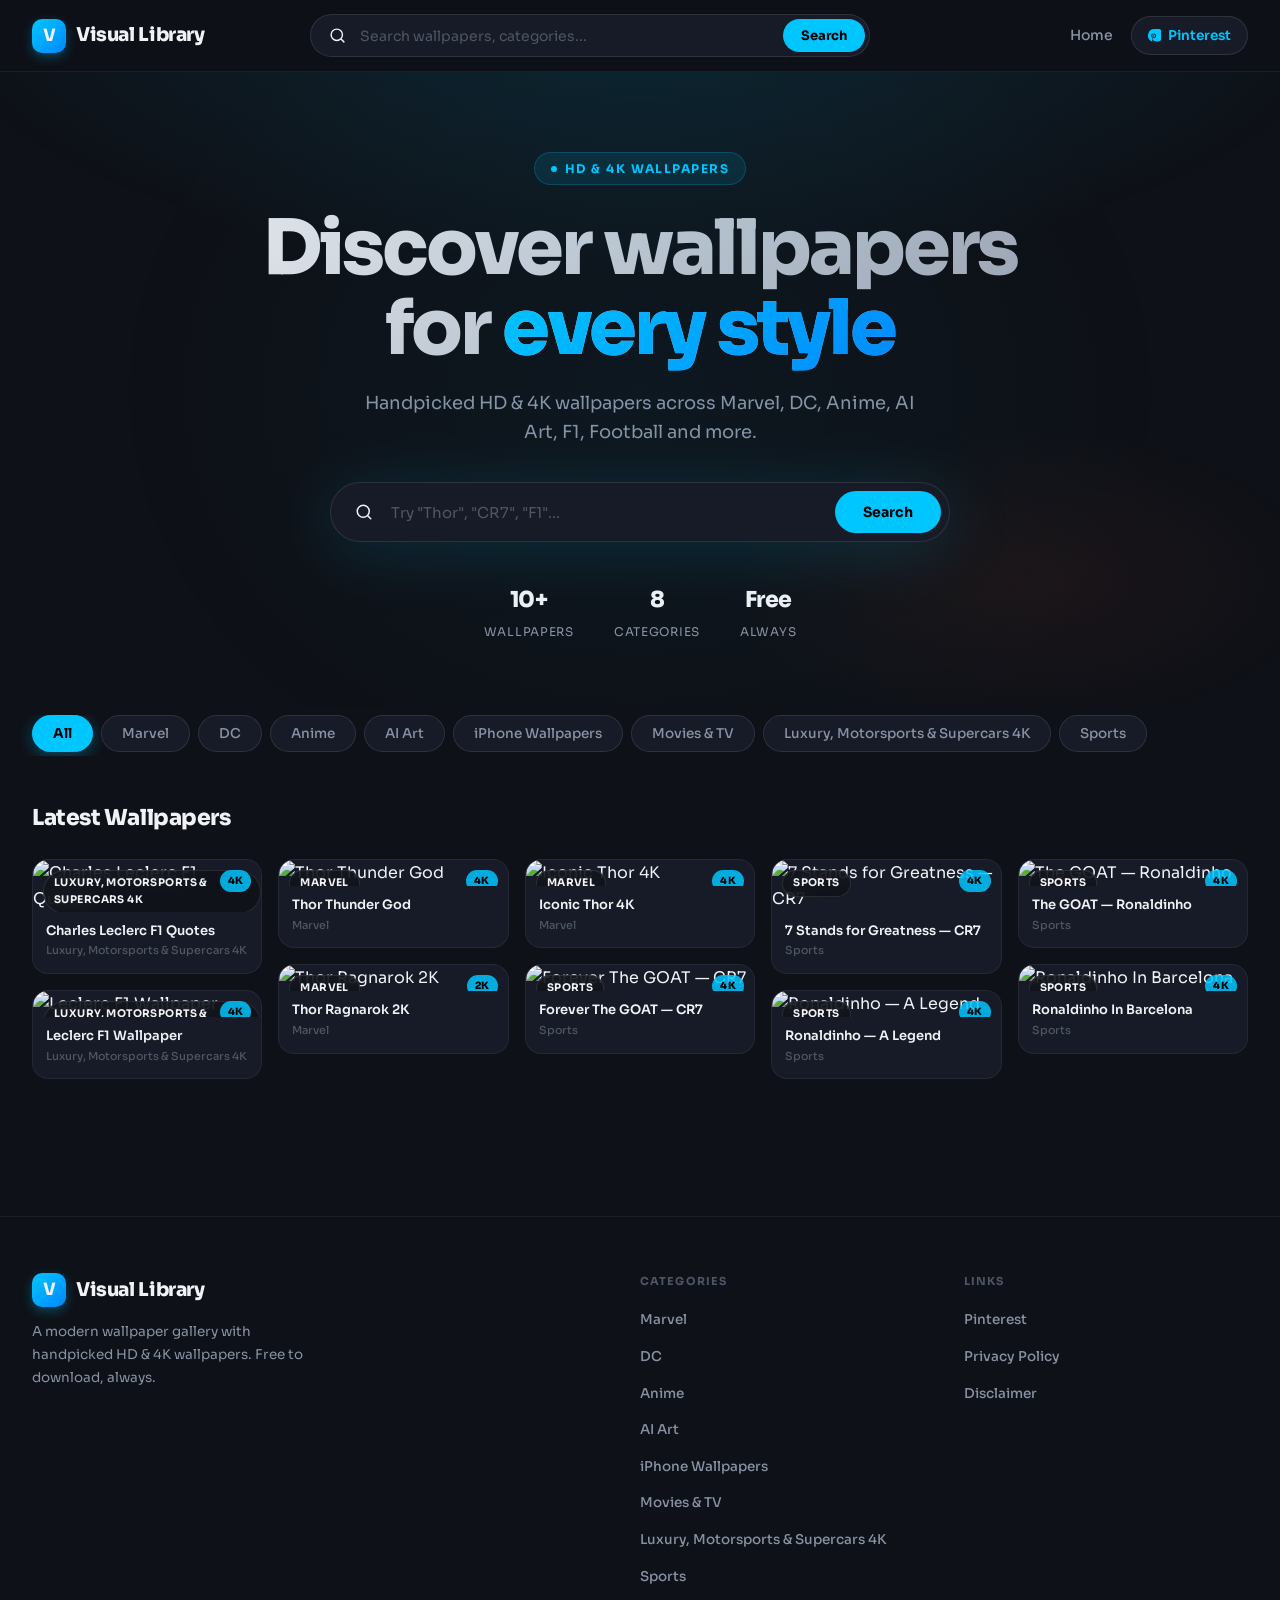
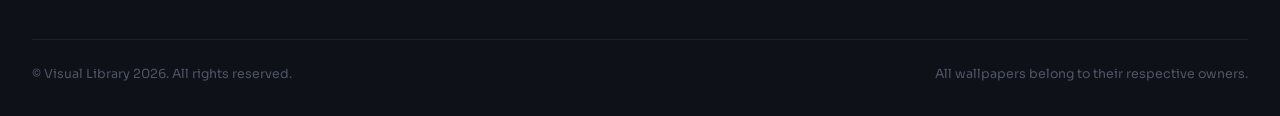
==== index.html @ 077800b7 "Security changes Removed the Admin link from the mobile navigation." ====
<!DOCTYPE html>
<html lang="en">
<head>
  <meta charset="UTF-8"/>
  <meta name="viewport" content="width=device-width,initial-scale=1,maximum-scale=5"/>
  <title>Visual Library — HD &amp; 4K Wallpapers</title>
  <meta name="description" content="Discover stunning HD and 4K wallpapers. Marvel, DC, Anime, AI Art, F1, Football and more — free to download."/>
  <link rel="canonical" href="https://visuallibrary.netlify.app/"/>
  <meta property="og:title" content="Visual Library — HD &amp; 4K Wallpapers"/>
  <meta property="og:description" content="Discover stunning HD and 4K wallpapers — free to download."/>
  <meta property="og:type" content="website"/>
  <link rel="preconnect" href="https://fonts.googleapis.com"/>
  <link rel="preconnect" href="https://fonts.gstatic.com" crossorigin/>
  <link href="https://fonts.googleapis.com/css2?family=Sora:wght@300;400;500;600;700;800;900&display=swap" rel="stylesheet"/>
  <link rel="stylesheet" href="/css/style.css"/>
</head>
<body data-page="home">

<header class="site-header">
  <div class="header-inner">
    <a class="logo" href="/"><div class="logo-mark">V</div><span>Visual Library</span></a>

    <div class="header-search-wrap">
      <form class="vl-search" autocomplete="off">
        <div class="search-box">
          <svg fill="none" viewBox="0 0 24 24"><path d="M21 21l-4.35-4.35M11 19a8 8 0 1 1 0-16 8 8 0 0 1 0 16z" stroke="currentColor" stroke-linecap="round" stroke-linejoin="round" stroke-width="2"/></svg>
          <input name="q" placeholder="Search wallpapers, categories..." type="text"/>
          <button class="search-submit" type="button">Search</button>
        </div>
        <div class="search-dropdown"></div>
      </form>
    </div>

    <nav class="header-nav">
      <a href="/">Home</a>
      <a href="https://www.pinterest.com/the_visuallibrary/" class="pin-btn" target="_blank" rel="noopener">
        <svg style="width:13px;height:13px;fill:currentColor" viewBox="0 0 24 24"><path d="M12 0a12 12 0 0 0-4.37 23.17c-.06-.94-.11-2.38.02-3.4.12-.93.8-5.9.8-5.9s-.2-.4-.2-1c0-.94.55-1.64 1.23-1.64.58 0 .86.43.86.96 0 .58-.37 1.46-.56 2.27-.16.68.34 1.23 1.01 1.23 1.21 0 2.14-1.28 2.14-3.12 0-1.63-1.17-2.77-2.84-2.77-1.94 0-3.08 1.45-3.08 2.95 0 .58.22 1.21.5 1.55a.2.2 0 0 1 .05.19c-.05.22-.17.68-.2.78-.03.13-.1.16-.24.1-.9-.42-1.46-1.73-1.46-2.79 0-2.27 1.65-4.36 4.76-4.36 2.5 0 4.44 1.78 4.44 4.16 0 2.48-1.57 4.48-3.74 4.48-.73 0-1.42-.38-1.65-.83l-.45 1.72c-.16.63-.6 1.42-.9 1.9A12 12 0 1 0 12 0z"/></svg>
        Pinterest
      </a>
    </nav>

    <button class="menu-toggle" id="menuToggle" aria-label="Menu">
      <svg fill="none" viewBox="0 0 24 24"><path d="M4 6h16M4 12h16M4 18h16" stroke="currentColor" stroke-linecap="round" stroke-width="2"/></svg>
    </button>
  </div>

  <div class="mobile-search-bar">
    <form class="vl-search" autocomplete="off">
      <div class="search-box">
        <svg fill="none" viewBox="0 0 24 24"><path d="M21 21l-4.35-4.35M11 19a8 8 0 1 1 0-16 8 8 0 0 1 0 16z" stroke="currentColor" stroke-linecap="round" stroke-linejoin="round" stroke-width="2"/></svg>
        <input name="q" placeholder="Search..." type="text"/>
        <button class="search-submit" type="button">Go</button>
      </div>
      <div class="search-dropdown"></div>
    </form>
  </div>

  <nav class="mobile-nav" id="mobileNav">
    <a href="/">Home</a>
    <a href="https://www.pinterest.com/the_visuallibrary/" target="_blank" rel="noopener">Pinterest</a>
    
  </nav>
</header>

<main>
  <section class="hero">
    <div class="hero-bg"></div>
    <div class="container">
      <div class="hero-eyebrow"><span></span> HD &amp; 4K Wallpapers</div>
      <h1>Discover wallpapers<br/>for <span class="accent-word">every style</span></h1>
      <p>Handpicked HD &amp; 4K wallpapers across Marvel, DC, Anime, AI Art, F1, Football and more.</p>
      <div class="hero-search">
        <form class="vl-search" autocomplete="off">
          <div class="search-box">
            <svg fill="none" viewBox="0 0 24 24"><path d="M21 21l-4.35-4.35M11 19a8 8 0 1 1 0-16 8 8 0 0 1 0 16z" stroke="currentColor" stroke-linecap="round" stroke-linejoin="round" stroke-width="2"/></svg>
            <input name="q" placeholder='Try "Thor", "CR7", "F1"...' type="text"/>
            <button class="search-submit" type="button">Search</button>
          </div>
          <div class="search-dropdown"></div>
        </form>
      </div>
      <div class="hero-stats">
        <div class="hero-stat"><strong id="statTotal">—</strong><span>Wallpapers</span></div>
        <div class="hero-stat"><strong id="statCats">—</strong><span>Categories</span></div>
        <div class="hero-stat"><strong>Free</strong><span>Always</span></div>
      </div>
    </div>
  </section>

  <section class="categories-section">
    <div class="cat-scroll-wrap">
      <div class="cat-scroll" id="catScroll"></div>
    </div>
  </section>

  <section class="wp-section">
    <div class="container">
      <div class="section-hd">
        <h2>Latest Wallpapers</h2>
      </div>
      <div class="wp-grid" id="wp-grid"></div>
      <div class="load-more-wrap">
        <button class="btn btn-outline" id="loadMoreBtn" style="display:none">Load More</button>
      </div>
    </div>
  </section>
</main>

<footer class="site-footer">
  <div class="container">
    <div class="footer-grid">
      <div>
        <a class="logo footer-logo" href="/"><div class="logo-mark">V</div><span>Visual Library</span></a>
        <p class="footer-desc">A modern wallpaper gallery with handpicked HD &amp; 4K wallpapers. Free to download, always.</p>
      </div>
      <div class="footer-col">
        <h4>Categories</h4>
        <ul id="footerCats"></ul>
      </div>
      <div class="footer-col">
        <h4>Links</h4>
        <ul>
          <li><a href="https://www.pinterest.com/the_visuallibrary/" target="_blank" rel="noopener">Pinterest</a></li>
          <li><a href="/privacy.html">Privacy Policy</a></li>
          <li><a href="/privacy.html#disclaimer">Disclaimer</a></li>
        </ul>
      </div>
    </div>
    <div class="footer-bottom">
      <span>© Visual Library 2026. All rights reserved.</span>
      <span>All wallpapers belong to their respective owners.</span>
    </div>
  </div>
</footer>

<script src="/js/app.js"></script>
</body>
</html>
---- css/style.css ----
/* ============================================================
   VISUAL LIBRARY — Production Design System v2
   Base: #0E1117 | Surface: #161B27 | Accent: #00C6FF | CTA: #FF5C35
   Fonts: Clash Display (headings) + Sora (body)
   ============================================================ */

@import url('https://fonts.googleapis.com/css2?family=Sora:wght@300;400;500;600;700;800&display=swap');

@font-face {
  font-family: 'ClashDisplay';
  src: url('https://api.fontshare.com/v2/css?f[]=clash-display@700,800&display=swap');
}

:root {
  --bg:         #0E1117;
  --bg-2:       #161B27;
  --bg-3:       #1E2433;
  --bg-4:       #242B3D;
  --accent:     #00C6FF;
  --accent-dim: rgba(0,198,255,0.10);
  --accent-glow:rgba(0,198,255,0.25);
  --cta:        #FF5C35;
  --cta-hover:  #FF7A57;
  --cta-dim:    rgba(255,92,53,0.12);
  --text-1:     #F0F2F5;
  --text-2:     #8892A4;
  --text-3:     #4E5666;
  --border:     rgba(255,255,255,0.06);
  --border-2:   rgba(255,255,255,0.10);
  --radius:     16px;
  --radius-sm:  10px;
  --radius-xs:  6px;
  --shadow:     0 16px 48px rgba(0,0,0,0.5);
  --shadow-sm:  0 4px 16px rgba(0,0,0,0.3);
  --glow:       0 0 32px rgba(0,198,255,0.15);
  --maxw:       1440px;
  --t:          0.22s ease;
}

/* ============ RESET ============ */
*,*::before,*::after { box-sizing:border-box; margin:0; padding:0; }
html { scroll-behavior:smooth; font-size:16px; }
body {
  background: var(--bg);
  color: var(--text-1);
  font-family: 'Sora', -apple-system, BlinkMacSystemFont, sans-serif;
  line-height: 1.6;
  -webkit-font-smoothing: antialiased;
  overflow-x: hidden;
  min-height: 100vh;
}
img { max-width:100%; display:block; }
a { color:inherit; text-decoration:none; }
ul { list-style:none; }
button { font-family:inherit; cursor:pointer; border:none; background:none; color:inherit; }
input, textarea { font-family:inherit; }

/* ============ LAYOUT ============ */
.container { max-width:var(--maxw); margin:0 auto; padding:0 32px; }
@media(max-width:768px) { .container { padding:0 20px; } }
@media(max-width:480px) { .container { padding:0 16px; } }

/* ============ PAGE TRANSITION ============ */
.page-transition {
  animation: fadeUp 0.4s ease forwards;
}
@keyframes fadeUp {
  from { opacity:0; transform:translateY(20px); }
  to   { opacity:1; transform:translateY(0); }
}

/* ============ HEADER ============ */
.site-header {
  position: sticky; top:0; z-index:200;
  background: rgba(14,17,23,0.88);
  backdrop-filter: blur(20px);
  -webkit-backdrop-filter: blur(20px);
  border-bottom: 1px solid var(--border);
  transition: box-shadow var(--t);
}
.site-header.scrolled { box-shadow: 0 4px 32px rgba(0,0,0,0.4); }

.header-inner {
  display: flex; align-items:center; gap:24px;
  padding: 14px 32px; max-width:var(--maxw); margin:0 auto;
}
@media(max-width:768px) { .header-inner { padding:12px 20px; gap:16px; } }

.logo {
  display:flex; align-items:center; gap:10px;
  font-family:'Sora',sans-serif; font-weight:800;
  font-size:19px; flex-shrink:0; letter-spacing:-0.02em;
  transition: opacity var(--t);
}
.logo:hover { opacity:0.85; }
.logo-mark {
  width:34px; height:34px;
  background: linear-gradient(135deg, var(--accent), #0088FF);
  border-radius:10px; display:flex; align-items:center;
  justify-content:center; font-size:17px; flex-shrink:0;
  box-shadow: 0 4px 12px rgba(0,198,255,0.3);
}

/* Search wrapper */
.header-search-wrap {
  flex:1; max-width:560px; margin:0 auto; position:relative;
}
.search-box {
  display:flex; align-items:center; gap:0;
  background: var(--bg-2); border:1px solid var(--border-2);
  border-radius:999px; overflow:hidden;
  transition: border-color var(--t), box-shadow var(--t);
}
.search-box:focus-within {
  border-color: var(--accent);
  box-shadow: 0 0 0 3px var(--accent-dim), var(--glow);
}
.search-box svg {
  width:17px; height:17px; stroke:var(--text-3);
  flex-shrink:0; margin-left:18px;
}
.search-box input {
  flex:1; padding:11px 14px; background:transparent;
  border:none; outline:none; color:var(--text-1); font-size:14px;
  font-family:'Sora',sans-serif;
}
.search-box input::placeholder { color:var(--text-3); }
.search-box .search-submit {
  padding:8px 18px; margin:4px; background:var(--accent);
  color:#000; border-radius:999px; font-size:13px;
  font-weight:700; transition: background var(--t);
  white-space:nowrap;
}
.search-box .search-submit:hover { background:var(--cta); color:#fff; }

/* Autocomplete dropdown */
.search-dropdown {
  position:absolute; top:calc(100% + 8px); left:0; right:0;
  background:var(--bg-2); border:1px solid var(--border-2);
  border-radius:var(--radius); overflow:hidden;
  box-shadow:var(--shadow); display:none; z-index:300;
  animation: dropDown 0.18s ease;
}
@keyframes dropDown {
  from { opacity:0; transform:translateY(-8px); }
  to   { opacity:1; transform:translateY(0); }
}
.search-dropdown.open { display:block; }
.search-item {
  display:flex; align-items:center; gap:12px;
  padding:11px 16px; cursor:pointer;
  transition: background var(--t);
  border-bottom:1px solid var(--border);
}
.search-item:last-child { border-bottom:none; }
.search-item:hover { background:var(--bg-3); }
.search-item-img {
  width:36px; height:52px; border-radius:6px;
  object-fit:cover; flex-shrink:0;
  background:var(--bg-3);
}
.search-item-info { flex:1; }
.search-item-title { font-size:13.5px; font-weight:600; }
.search-item-cat { font-size:11.5px; color:var(--text-2); margin-top:2px; }
.search-item-tag {
  font-size:11px; padding:3px 8px;
  background:var(--accent-dim); color:var(--accent);
  border-radius:999px; white-space:nowrap;
}

/* Nav */
.header-nav {
  display:none; gap:4px; align-items:center;
  margin-left:auto; flex-shrink:0;
}
.header-nav a {
  font-size:14px; color:var(--text-2);
  padding:8px 14px; border-radius:var(--radius-sm);
  transition: all var(--t); font-weight:500;
}
.header-nav a:hover { color:var(--text-1); background:var(--bg-2); }
.pin-btn {
  display:flex; align-items:center; gap:7px;
  background:var(--bg-2) !important; color:var(--accent) !important;
  border:1px solid var(--border-2) !important;
  padding:8px 16px !important; border-radius:999px !important;
  font-weight:600 !important; font-size:13.5px !important;
  transition: all var(--t) !important;
}
.pin-btn:hover {
  background:var(--accent) !important;
  color:#000 !important; border-color:var(--accent) !important;
  box-shadow: 0 4px 16px rgba(0,198,255,0.3) !important;
}

/* Hamburger */
.menu-toggle {
  margin-left:auto; padding:9px; display:flex;
  background:var(--bg-2); border:1px solid var(--border-2);
  border-radius:var(--radius-sm); transition: all var(--t);
}
.menu-toggle:hover { border-color:var(--accent); }
.menu-toggle svg { width:18px; height:18px; stroke:var(--text-1); }

/* Mobile nav */
.mobile-nav {
  display:none; flex-direction:column;
  border-top:1px solid var(--border);
  padding:12px 20px 16px; gap:4px;
  animation: fadeUp 0.2s ease;
}
.mobile-nav.open { display:flex; }
.mobile-nav a {
  font-size:15px; color:var(--text-2);
  padding:11px 14px; border-radius:var(--radius-sm);
  transition: all var(--t);
}
.mobile-nav a:hover { color:var(--text-1); background:var(--bg-2); }

/* Mobile search */
.mobile-search-bar {
  padding:0 20px 12px; display:none;
}
.mobile-search-bar .search-box { border-radius:12px; }

@media(min-width:960px) {
  .header-nav { display:flex; }
  .menu-toggle { display:none; }
  .mobile-search-bar { display:none !important; }
  .header-search-wrap { display:block; }
}
@media(max-width:959px) {
  .header-search-wrap { display:none; }
  .mobile-search-bar { display:block; }
}

/* ============ HERO ============ */
.hero {
  position:relative; padding:80px 32px 64px;
  text-align:center; overflow:hidden;
}
.hero-bg {
  position:absolute; inset:0; pointer-events:none;
  background:
    radial-gradient(ellipse 80% 60% at 50% -10%, rgba(0,198,255,0.12) 0%, transparent 70%),
    radial-gradient(ellipse 40% 40% at 80% 80%, rgba(255,92,53,0.06) 0%, transparent 60%);
}
.hero-bg::after {
  content:'';
  position:absolute; inset:0;
  background: radial-gradient(ellipse 60% 100% at 50% 50%, rgba(0,198,255,0.04) 0%, transparent 70%);
  animation: pulse 4s ease-in-out infinite alternate;
}
@keyframes pulse {
  from { opacity:0.4; }
  to   { opacity:1; }
}
.hero-eyebrow {
  display:inline-flex; align-items:center; gap:8px;
  font-size:12px; font-weight:700; letter-spacing:0.12em;
  text-transform:uppercase; color:var(--accent);
  background:var(--accent-dim); border:1px solid rgba(0,198,255,0.2);
  padding:6px 16px; border-radius:999px; margin-bottom:24px;
}
.hero-eyebrow span { width:6px; height:6px; background:var(--accent); border-radius:50%; animation:pulse 1.5s infinite; }
.hero h1 {
  font-family:'Sora',sans-serif;
  font-size:clamp(36px, 6vw, 76px);
  font-weight:900; letter-spacing:-0.04em;
  line-height:1.05; margin-bottom:20px;
  background: linear-gradient(135deg, #F0F2F5 0%, #8892A4 100%);
  -webkit-background-clip:text; -webkit-text-fill-color:transparent;
  background-clip:text;
}
.hero h1 .accent-word {
  background: linear-gradient(135deg, var(--accent), #0088FF);
  -webkit-background-clip:text; -webkit-text-fill-color:transparent;
  background-clip:text;
}
.hero p {
  color:var(--text-2); font-size:clamp(15px,2vw,18px);
  margin-bottom:36px; max-width:560px; margin-left:auto; margin-right:auto;
}
.hero-search {
  max-width:620px; margin:0 auto;
  filter: drop-shadow(0 8px 32px rgba(0,198,255,0.15));
}
.hero-search .search-box {
  padding:4px; border-radius:999px;
  background:var(--bg-2);
}
.hero-search .search-box input { padding:14px 18px; font-size:15px; }
.hero-search .search-box svg { margin-left:20px; width:18px; height:18px; }
.hero-search .search-submit { padding:12px 28px; font-size:14px; }
.hero-stats {
  display:flex; justify-content:center; gap:40px;
  margin-top:40px; flex-wrap:wrap;
}
.hero-stat { text-align:center; }
.hero-stat strong {
  display:block; font-size:22px; font-weight:800;
  color:var(--text-1); letter-spacing:-0.02em;
}
.hero-stat span { font-size:12px; color:var(--text-2); text-transform:uppercase; letter-spacing:0.06em; }

/* ============ CATEGORY CHIPS ============ */
.categories-section { padding:8px 0 36px; }
.cat-scroll-wrap { overflow-x:auto; padding:0 32px; }
.cat-scroll-wrap::-webkit-scrollbar { height:0; }
.cat-scroll { display:flex; gap:8px; padding-bottom:4px; width:max-content; }
.cat-chip {
  flex-shrink:0; padding:9px 20px;
  background:var(--bg-2); border:1px solid var(--border-2);
  border-radius:999px; font-size:13.5px; font-weight:500;
  color:var(--text-2); white-space:nowrap;
  cursor:pointer; transition:all var(--t);
  font-family:'Sora',sans-serif;
}
.cat-chip:hover { color:var(--text-1); border-color:var(--accent); background:var(--accent-dim); }
.cat-chip.active {
  background:var(--accent); border-color:var(--accent);
  color:#000; font-weight:700;
  box-shadow:0 4px 16px rgba(0,198,255,0.3);
}

/* ============ SECTION HEADER ============ */
.section-hd {
  display:flex; align-items:center; justify-content:space-between;
  margin-bottom:24px;
}
.section-hd h2 {
  font-family:'Sora',sans-serif;
  font-size:22px; font-weight:800; letter-spacing:-0.02em;
}
.section-hd a {
  font-size:13px; color:var(--accent); font-weight:600;
  transition:color var(--t);
}
.section-hd a:hover { color:var(--cta); }

/* ============ WALLPAPER GRID ============ */
.wp-section { padding:8px 0 64px; }
.wp-grid {
  columns: 2; column-gap:14px;
}
.wp-grid .wp-card { break-inside:avoid; margin-bottom:14px; }
@media(min-width:600px) { .wp-grid { columns:3; column-gap:16px; } .wp-grid .wp-card { margin-bottom:16px; } }
@media(min-width:900px) { .wp-grid { columns:4; } }
@media(min-width:1200px) { .wp-grid { columns:5; } }
@media(min-width:1440px) { .wp-grid { columns:6; } }

.wp-card {
  background:var(--bg-2); border-radius:var(--radius);
  overflow:hidden; border:1px solid var(--border);
  transition:transform var(--t), box-shadow var(--t), border-color var(--t);
  cursor:pointer; display:block; position:relative;
}
.wp-card:hover {
  transform:translateY(-6px) scale(1.01);
  box-shadow:var(--shadow), 0 0 0 1px var(--accent);
  border-color:var(--accent);
  z-index:2;
}
.wp-thumb { position:relative; overflow:hidden; }
.wp-thumb img {
  width:100%; height:auto; display:block;
  transition:transform 0.5s ease;
}
.wp-card:hover .wp-thumb img { transform:scale(1.05); }

.wp-overlay {
  position:absolute; inset:0;
  background:linear-gradient(to top, rgba(14,17,23,0.85) 0%, transparent 50%);
  opacity:0; transition:opacity var(--t);
  display:flex; align-items:flex-end; padding:14px;
}
.wp-card:hover .wp-overlay { opacity:1; }
.wp-quick-dl {
  display:flex; align-items:center; gap:6px;
  background:var(--cta); color:#fff;
  padding:7px 14px; border-radius:999px;
  font-size:12px; font-weight:700;
  transition:background var(--t);
}
.wp-quick-dl:hover { background:var(--cta-hover); }

.wp-badge {
  position:absolute; top:10px; left:10px;
  background:rgba(14,17,23,0.80); backdrop-filter:blur(8px);
  color:var(--text-1); font-size:10.5px; font-weight:700;
  padding:4px 10px; border-radius:999px;
  border:1px solid var(--border-2); text-transform:uppercase;
  letter-spacing:0.04em;
}
.wp-res {
  position:absolute; top:10px; right:10px;
  background:rgba(0,198,255,0.85); color:#000;
  font-size:10px; font-weight:800;
  padding:3px 8px; border-radius:999px; letter-spacing:0.04em;
}
.wp-info { padding:11px 13px 13px; }
.wp-title {
  font-size:13px; font-weight:600; line-height:1.3;
  display:-webkit-box; -webkit-line-clamp:1;
  -webkit-box-orient:vertical; overflow:hidden;
}
.wp-cat { font-size:11px; color:var(--text-3); margin-top:3px; font-weight:500; }

/* Load more */
.load-more-wrap { text-align:center; margin-top:40px; }

/* ============ BUTTONS ============ */
.btn {
  display:inline-flex; align-items:center; gap:9px;
  padding:13px 32px; border-radius:999px;
  font-size:14px; font-weight:700; cursor:pointer;
  transition:all var(--t); font-family:'Sora',sans-serif;
  border:none; letter-spacing:0.01em;
}
.btn-accent {
  background:var(--accent); color:#000;
  box-shadow:0 4px 20px rgba(0,198,255,0.25);
}
.btn-accent:hover {
  background:#22D4FF; transform:translateY(-2px);
  box-shadow:0 8px 28px rgba(0,198,255,0.4);
}
.btn-cta {
  background:var(--cta); color:#fff;
  box-shadow:0 4px 20px rgba(255,92,53,0.25);
}
.btn-cta:hover {
  background:var(--cta-hover); transform:translateY(-2px);
  box-shadow:0 8px 28px rgba(255,92,53,0.4);
}
.btn-outline {
  background:transparent; color:var(--text-1);
  border:1px solid var(--border-2);
}
.btn-outline:hover { border-color:var(--accent); color:var(--accent); background:var(--accent-dim); }
.btn-lg { padding:16px 40px; font-size:16px; }

/* Download button pulse */
.btn-cta.dl-btn {
  animation:dlPulse 2.5s ease-in-out infinite;
}
@keyframes dlPulse {
  0%,100% { box-shadow:0 4px 20px rgba(255,92,53,0.25); }
  50%      { box-shadow:0 4px 32px rgba(255,92,53,0.5); }
}

/* ============ WALLPAPER POST PAGE ============ */
.post-page { padding:36px 0 64px; }
.post-layout {
  display:grid; grid-template-columns:1fr;
  gap:32px; align-items:start;
}
@media(min-width:1024px) { .post-layout { grid-template-columns:1fr 420px; } }

.post-img-wrap {
  background:var(--bg-2); border-radius:var(--radius);
  overflow:hidden; border:1px solid var(--border);
  position:relative;
}
@media(min-width:1024px) { .post-img-wrap { position:sticky; top:88px; } }
.post-img-wrap img { width:100%; height:auto; display:block; }

.post-side { display:flex; flex-direction:column; gap:20px; }
.back-link {
  display:inline-flex; align-items:center; gap:8px;
  font-size:13.5px; color:var(--text-2); font-weight:500;
  transition:color var(--t); width:fit-content;
}
.back-link:hover { color:var(--accent); }
.back-link svg { width:16px; height:16px; stroke:currentColor; }

.post-title {
  font-family:'Sora',sans-serif;
  font-size:clamp(22px,3vw,34px); font-weight:900;
  letter-spacing:-0.03em; line-height:1.15;
}
.post-tags { display:flex; flex-wrap:wrap; gap:8px; }
.tag {
  font-size:12px; padding:5px 13px; border-radius:999px;
  background:var(--bg-3); border:1px solid var(--border-2);
  color:var(--text-2); font-weight:500; transition:all var(--t);
}
.tag:hover { border-color:var(--accent); color:var(--accent); }
.tag.cat-tag {
  background:var(--accent-dim); border-color:rgba(0,198,255,0.25);
  color:var(--accent); font-weight:700;
}

.download-card {
  background:var(--bg-2); border:1px solid var(--border-2);
  border-radius:var(--radius); padding:24px;
}
.download-card .btn-cta {
  width:100%; justify-content:center; padding:16px;
  font-size:15px; border-radius:14px;
}
.dl-hint {
  font-size:12px; color:var(--text-3);
  margin-top:12px; text-align:center; line-height:1.6;
}

.post-info-card {
  background:var(--bg-2); border:1px solid var(--border);
  border-radius:var(--radius); padding:18px 20px;
  font-size:13.5px; color:var(--text-2); line-height:1.7;
}

.related-section { padding:48px 0 64px; }

/* ============ CATEGORY PAGE ============ */
.cat-hero { padding:48px 0 32px; }
.cat-hero h1 {
  font-family:'Sora',sans-serif;
  font-size:clamp(26px,4vw,44px); font-weight:900;
  letter-spacing:-0.03em; margin-bottom:10px;
}
.cat-hero p { color:var(--text-2); font-size:15px; max-width:600px; }
.sub-cats { display:flex; flex-wrap:wrap; gap:8px; margin-top:20px; }

/* ============ SEARCH PAGE ============ */
.search-hero { padding:40px 0 24px; }
.search-hero h1 {
  font-family:'Sora',sans-serif;
  font-size:clamp(22px,3.5vw,36px); font-weight:900;
  letter-spacing:-0.02em;
}
.search-hero p { color:var(--text-2); font-size:14px; margin-top:8px; }

/* ============ STATIC PAGES (Privacy/Disclaimer) ============ */
.static-page { padding:56px 0 80px; }
.static-page h1 {
  font-family:'Sora',sans-serif;
  font-size:clamp(28px,4vw,44px); font-weight:900;
  letter-spacing:-0.03em; margin-bottom:32px;
}
.static-content {
  max-width:760px;
  background:var(--bg-2); border:1px solid var(--border);
  border-radius:var(--radius); padding:40px;
}
.static-content h2 {
  font-size:20px; font-weight:800; color:var(--text-1);
  margin:32px 0 12px; letter-spacing:-0.01em;
}
.static-content h2:first-child { margin-top:0; }
.static-content p { color:var(--text-2); font-size:14.5px; margin-bottom:14px; line-height:1.75; }
.static-content ul { padding-left:20px; list-style:disc; margin-bottom:14px; }
.static-content ul li { color:var(--text-2); font-size:14.5px; margin-bottom:8px; line-height:1.7; }
.static-content a { color:var(--accent); }
.static-content a:hover { color:var(--cta); }
.static-content hr { border:none; border-top:1px solid var(--border-2); margin:36px 0; }
.static-content .contact-email {
  display:inline-flex; align-items:center; gap:8px;
  background:var(--accent-dim); border:1px solid rgba(0,198,255,0.2);
  color:var(--accent); padding:10px 20px; border-radius:999px;
  font-weight:600; font-size:14px; margin-top:8px;
}

/* ============ ADMIN PANEL ============ */
.admin-page { padding:48px 0 80px; }
.admin-page h1 {
  font-family:'Sora',sans-serif;
  font-size:32px; font-weight:900; letter-spacing:-0.03em; margin-bottom:32px;
}
.admin-lock {
  max-width:420px; margin:0 auto; text-align:center;
  padding:48px 32px; background:var(--bg-2);
  border:1px solid var(--border); border-radius:var(--radius);
}
.admin-lock h2 { font-size:22px; font-weight:800; margin-bottom:8px; }
.admin-lock p { color:var(--text-2); font-size:14px; margin-bottom:24px; }
.admin-lock input {
  width:100%; padding:13px 18px; background:var(--bg-3);
  border:1px solid var(--border-2); border-radius:var(--radius-sm);
  color:var(--text-1); font-size:15px; margin-bottom:12px;
  text-align:center; letter-spacing:0.15em;
}
.admin-lock input:focus { outline:none; border-color:var(--accent); }
.stats-grid {
  display:grid; grid-template-columns:repeat(auto-fit,minmax(200px,1fr));
  gap:16px; margin-bottom:32px;
}
.stat-card {
  background:var(--bg-2); border:1px solid var(--border);
  border-radius:var(--radius); padding:24px;
  transition:border-color var(--t);
}
.stat-card:hover { border-color:var(--accent); }
.stat-card .num {
  font-size:36px; font-weight:900; letter-spacing:-0.04em;
  color:var(--accent); line-height:1;
}
.stat-card .label {
  font-size:13px; color:var(--text-2); margin-top:6px;
  text-transform:uppercase; letter-spacing:0.06em; font-weight:600;
}
.cat-stats { display:flex; flex-direction:column; gap:10px; }
.cat-stat-row {
  display:flex; align-items:center; justify-content:space-between;
  background:var(--bg-2); border:1px solid var(--border);
  border-radius:var(--radius-sm); padding:14px 18px;
}
.cat-stat-row .cat-name { font-weight:600; font-size:14px; }
.cat-stat-row .cat-count {
  font-size:13px; color:var(--accent); font-weight:700;
  background:var(--accent-dim); padding:4px 12px; border-radius:999px;
}
.cat-bar-wrap { flex:1; margin:0 16px; height:4px; background:var(--bg-3); border-radius:999px; overflow:hidden; }
.cat-bar { height:100%; background:var(--accent); border-radius:999px; transition:width 0.6s ease; }

/* ============ EMPTY STATE ============ */
.empty-state {
  text-align:center; padding:80px 20px; color:var(--text-2);
  grid-column:1/-1;
}
.empty-state svg { width:48px; height:48px; stroke:var(--text-3); margin:0 auto 16px; }
.empty-state h3 { font-size:18px; font-weight:700; color:var(--text-1); margin-bottom:8px; }
.empty-state p { font-size:14px; }

/* ============ FOOTER ============ */
.site-footer {
  border-top:1px solid var(--border);
  padding:56px 0 32px; margin-top:32px;
}
.footer-grid {
  display:grid; grid-template-columns:1fr;
  gap:40px; margin-bottom:40px;
}
@media(min-width:768px) { .footer-grid { grid-template-columns:2fr 1fr 1fr; } }
.footer-logo { margin-bottom:14px; }
.footer-desc { color:var(--text-2); font-size:13.5px; max-width:280px; line-height:1.7; }
.footer-col h4 {
  font-size:11px; text-transform:uppercase; letter-spacing:0.1em;
  color:var(--text-3); margin-bottom:16px; font-weight:700;
}
.footer-col ul li { margin-bottom:11px; }
.footer-col a {
  font-size:13.5px; color:var(--text-2); font-weight:500;
  transition:color var(--t);
}
.footer-col a:hover { color:var(--accent); }
.footer-bottom {
  border-top:1px solid var(--border); padding-top:24px;
  display:flex; flex-wrap:wrap; gap:12px;
  justify-content:space-between; font-size:12.5px; color:var(--text-3);
}

/* ============ SCROLLBAR ============ */
::-webkit-scrollbar { width:6px; height:6px; }
::-webkit-scrollbar-track { background:var(--bg); }
::-webkit-scrollbar-thumb { background:var(--bg-4); border-radius:999px; }
::-webkit-scrollbar-thumb:hover { background:var(--accent); }

/* ============ SELECTION ============ */
::selection { background:var(--accent-dim); color:var(--accent); }
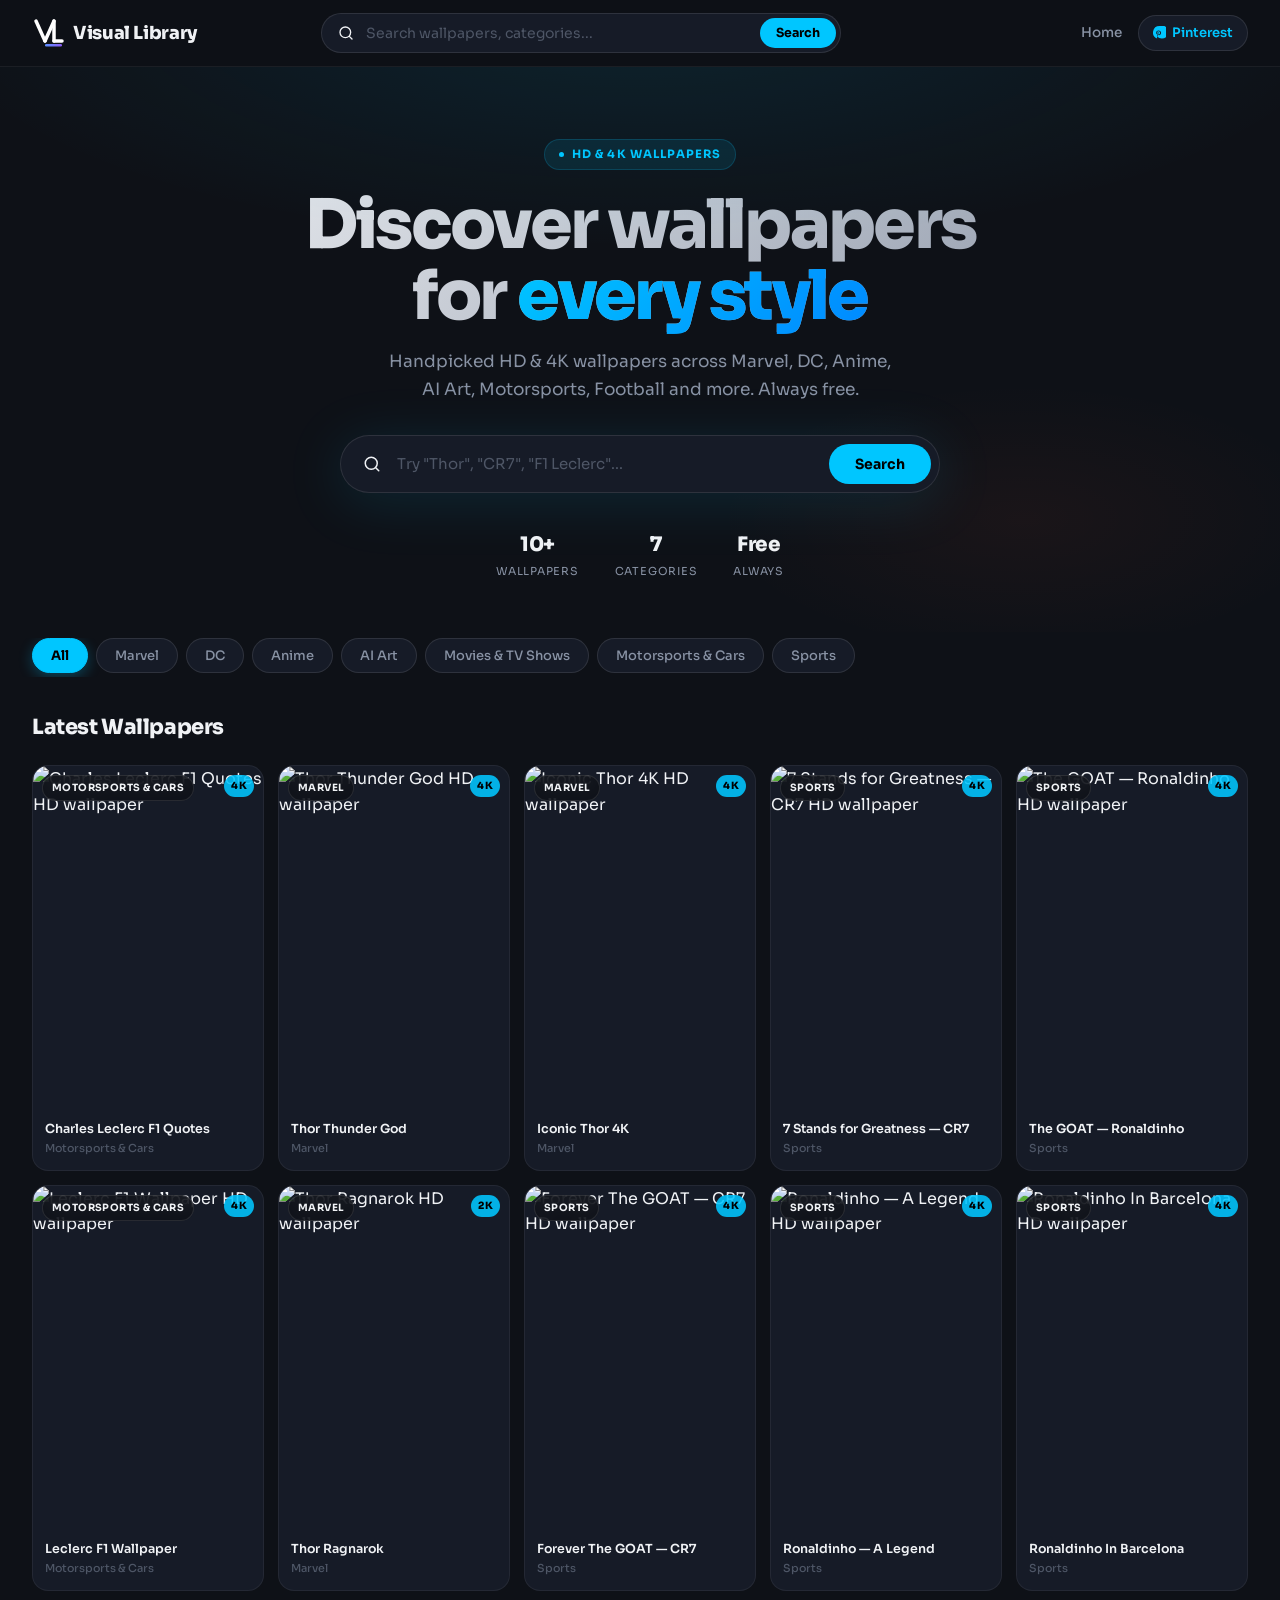
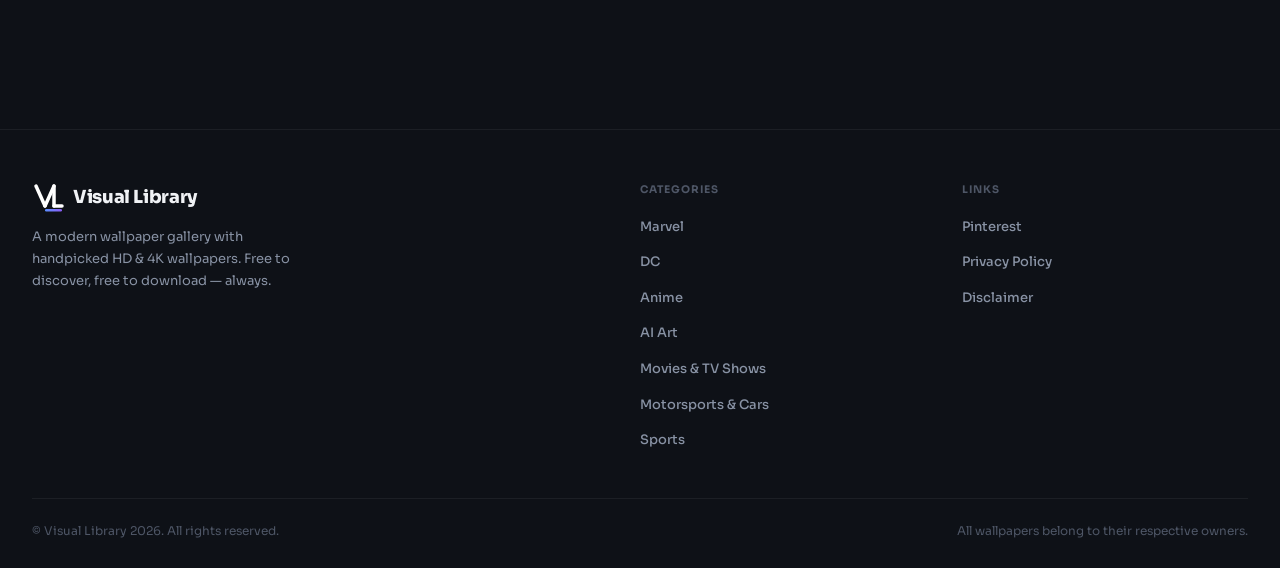
==== commit 7a9d57b1: "Add files via upload" ====
--- a/index.html
+++ b/index.html
@@ -1,85 +1,90 @@
 <!DOCTYPE html>
 <html lang="en">
 <head>
-  <meta charset="UTF-8"/>
-  <meta name="viewport" content="width=device-width,initial-scale=1,maximum-scale=5"/>
-  <title>Visual Library — HD &amp; 4K Wallpapers</title>
-  <meta name="description" content="Discover stunning HD and 4K wallpapers. Marvel, DC, Anime, AI Art, F1, Football and more — free to download."/>
-  <link rel="canonical" href="https://visuallibrary.netlify.app/"/>
-  <meta property="og:title" content="Visual Library — HD &amp; 4K Wallpapers"/>
-  <meta property="og:description" content="Discover stunning HD and 4K wallpapers — free to download."/>
-  <meta property="og:type" content="website"/>
-  <link rel="preconnect" href="https://fonts.googleapis.com"/>
-  <link rel="preconnect" href="https://fonts.gstatic.com" crossorigin/>
-  <link href="https://fonts.googleapis.com/css2?family=Sora:wght@300;400;500;600;700;800;900&display=swap" rel="stylesheet"/>
-  <link rel="stylesheet" href="/css/style.css"/>
+<meta charset="UTF-8"/>
+<meta name="viewport" content="width=device-width,initial-scale=1,maximum-scale=5"/>
+<title>Visual Library — Free HD &amp; 4K Wallpapers</title>
+<meta name="description" content="Discover and download stunning HD and 4K wallpapers for free. Browse Marvel, DC, Anime, AI Art, Motorsports, Football and more at Visual Library."/>
+<meta name="keywords" content="HD wallpapers, 4K wallpapers, free wallpapers, Marvel wallpapers, anime wallpapers, football wallpapers, F1 wallpapers, desktop wallpapers, phone wallpapers"/>
+<meta property="og:title" content="Visual Library — Free HD &amp; 4K Wallpapers"/>
+<meta property="og:description" content="Discover and download stunning HD and 4K wallpapers for free. Marvel, DC, Anime, AI Art, Motorsports, Football and more."/>
+<meta property="og:type" content="website"/>
+<meta property="og:url" content="https://visuallibrary.netlify.app/"/>
+<meta property="og:image" content="https://visuallibrary.netlify.app/favicon.svg"/>
+<meta name="twitter:card" content="summary_large_image"/>
+<meta name="twitter:title" content="Visual Library — Free HD &amp; 4K Wallpapers"/>
+<meta name="twitter:description" content="Discover and download stunning HD and 4K wallpapers for free."/>
+<link rel="canonical" href="https://visuallibrary.netlify.app/"/>
+<link rel="icon" type="image/svg+xml" href="/favicon.svg"/>
+<link rel="preconnect" href="https://fonts.googleapis.com"/>
+<link rel="preconnect" href="https://fonts.gstatic.com" crossorigin/>
+<link href="https://fonts.googleapis.com/css2?family=Sora:wght@400;500;600;700;800;900&display=swap" rel="stylesheet"/>
+<link rel="stylesheet" href="/css/style.css"/>
+<script type="application/ld+json">{"@context":"https://schema.org","@type":"WebSite","name":"Visual Library","url":"https://visuallibrary.netlify.app","description":"Free HD and 4K wallpaper gallery","potentialAction":{"@type":"SearchAction","target":"https://visuallibrary.netlify.app/search.html?q={search_term_string}","query-input":"required name=search_term_string"}}</script>
 </head>
 <body data-page="home">
 
 <header class="site-header">
   <div class="header-inner">
-    <a class="logo" href="/"><div class="logo-mark">V</div><span>Visual Library</span></a>
-
+    <a class="logo" href="/" aria-label="Visual Library Home">
+      <img src="/logo-header.svg" width="32" height="32" alt="VL"/>
+      <span>Visual Library</span>
+    </a>
     <div class="header-search-wrap">
-      <form class="vl-search" autocomplete="off">
+      <form class="vl-search" role="search" autocomplete="off">
         <div class="search-box">
-          <svg fill="none" viewBox="0 0 24 24"><path d="M21 21l-4.35-4.35M11 19a8 8 0 1 1 0-16 8 8 0 0 1 0 16z" stroke="currentColor" stroke-linecap="round" stroke-linejoin="round" stroke-width="2"/></svg>
-          <input name="q" placeholder="Search wallpapers, categories..." type="text"/>
-          <button class="search-submit" type="button">Search</button>
+          <svg fill="none" viewBox="0 0 24 24" aria-hidden="true"><path d="M21 21l-4.35-4.35M11 19a8 8 0 1 1 0-16 8 8 0 0 1 0 16z" stroke="currentColor" stroke-linecap="round" stroke-linejoin="round" stroke-width="2"/></svg>
+          <input name="q" placeholder="Search wallpapers, categories..." type="text" aria-label="Search wallpapers"/>
+          <button class="search-submit" type="button" aria-label="Submit search">Search</button>
         </div>
-        <div class="search-dropdown"></div>
+        <div class="search-dropdown" role="listbox" aria-label="Search suggestions"></div>
       </form>
     </div>
-
-    <nav class="header-nav">
+    <nav class="header-nav" aria-label="Main navigation">
       <a href="/">Home</a>
-      <a href="https://www.pinterest.com/the_visuallibrary/" class="pin-btn" target="_blank" rel="noopener">
-        <svg style="width:13px;height:13px;fill:currentColor" viewBox="0 0 24 24"><path d="M12 0a12 12 0 0 0-4.37 23.17c-.06-.94-.11-2.38.02-3.4.12-.93.8-5.9.8-5.9s-.2-.4-.2-1c0-.94.55-1.64 1.23-1.64.58 0 .86.43.86.96 0 .58-.37 1.46-.56 2.27-.16.68.34 1.23 1.01 1.23 1.21 0 2.14-1.28 2.14-3.12 0-1.63-1.17-2.77-2.84-2.77-1.94 0-3.08 1.45-3.08 2.95 0 .58.22 1.21.5 1.55a.2.2 0 0 1 .05.19c-.05.22-.17.68-.2.78-.03.13-.1.16-.24.1-.9-.42-1.46-1.73-1.46-2.79 0-2.27 1.65-4.36 4.76-4.36 2.5 0 4.44 1.78 4.44 4.16 0 2.48-1.57 4.48-3.74 4.48-.73 0-1.42-.38-1.65-.83l-.45 1.72c-.16.63-.6 1.42-.9 1.9A12 12 0 1 0 12 0z"/></svg>
+      <a class="pin-btn" href="https://www.pinterest.com/the_visuallibrary/" target="_blank" rel="noopener noreferrer" aria-label="Visual Library on Pinterest">
+        <svg style="width:13px;height:13px;fill:currentColor" viewBox="0 0 24 24" aria-hidden="true"><path d="M12 0a12 12 0 0 0-4.37 23.17c-.06-.94-.11-2.38.02-3.4.12-.93.8-5.9.8-5.9s-.2-.4-.2-1c0-.94.55-1.64 1.23-1.64.58 0 .86.43.86.96 0 .58-.37 1.46-.56 2.27-.16.68.34 1.23 1.01 1.23 1.21 0 2.14-1.28 2.14-3.12 0-1.63-1.17-2.77-2.84-2.77-1.94 0-3.08 1.45-3.08 2.95 0 .58.22 1.21.5 1.55a.2.2 0 0 1 .05.19c-.05.22-.17.68-.2.78-.03.13-.1.16-.24.1-.9-.42-1.46-1.73-1.46-2.79 0-2.27 1.65-4.36 4.76-4.36 2.5 0 4.44 1.78 4.44 4.16 0 2.48-1.57 4.48-3.74 4.48-.73 0-1.42-.38-1.65-.83l-.45 1.72c-.16.63-.6 1.42-.9 1.9A12 12 0 1 0 12 0z"/></svg>
         Pinterest
       </a>
     </nav>
-
-    <button class="menu-toggle" id="menuToggle" aria-label="Menu">
-      <svg fill="none" viewBox="0 0 24 24"><path d="M4 6h16M4 12h16M4 18h16" stroke="currentColor" stroke-linecap="round" stroke-width="2"/></svg>
+    <button class="menu-toggle" id="menuToggle" aria-label="Toggle menu" aria-expanded="false" aria-controls="mobileNav">
+      <svg fill="none" viewBox="0 0 24 24" aria-hidden="true"><path d="M4 6h16M4 12h16M4 18h16" stroke="currentColor" stroke-linecap="round" stroke-width="2"/></svg>
     </button>
   </div>
-
-  <div class="mobile-search-bar">
-    <form class="vl-search" autocomplete="off">
+  <div class="mobile-search-bar" aria-hidden="true">
+    <form class="vl-search" role="search" autocomplete="off">
       <div class="search-box">
-        <svg fill="none" viewBox="0 0 24 24"><path d="M21 21l-4.35-4.35M11 19a8 8 0 1 1 0-16 8 8 0 0 1 0 16z" stroke="currentColor" stroke-linecap="round" stroke-linejoin="round" stroke-width="2"/></svg>
-        <input name="q" placeholder="Search..." type="text"/>
+        <svg fill="none" viewBox="0 0 24 24" aria-hidden="true"><path d="M21 21l-4.35-4.35M11 19a8 8 0 1 1 0-16 8 8 0 0 1 0 16z" stroke="currentColor" stroke-linecap="round" stroke-linejoin="round" stroke-width="2"/></svg>
+        <input name="q" placeholder="Search wallpapers..." type="text" aria-label="Search wallpapers"/>
         <button class="search-submit" type="button">Go</button>
       </div>
-      <div class="search-dropdown"></div>
+      <div class="search-dropdown" role="listbox"></div>
     </form>
   </div>
-
-  <nav class="mobile-nav" id="mobileNav">
+  <nav class="mobile-nav" id="mobileNav" aria-label="Mobile navigation">
     <a href="/">Home</a>
-    <a href="https://www.pinterest.com/the_visuallibrary/" target="_blank" rel="noopener">Pinterest</a>
-    
+    <a href="https://www.pinterest.com/the_visuallibrary/" target="_blank" rel="noopener noreferrer">Pinterest</a>
   </nav>
 </header>
 
 <main>
-  <section class="hero">
-    <div class="hero-bg"></div>
+  <section class="hero" aria-label="Hero">
+    <div class="hero-bg" aria-hidden="true"></div>
     <div class="container">
-      <div class="hero-eyebrow"><span></span> HD &amp; 4K Wallpapers</div>
-      <h1>Discover wallpapers<br/>for <span class="accent-word">every style</span></h1>
-      <p>Handpicked HD &amp; 4K wallpapers across Marvel, DC, Anime, AI Art, F1, Football and more.</p>
+      <div class="hero-eyebrow"><span aria-hidden="true"></span>HD &amp; 4K Wallpapers</div>
+      <h1>Discover wallpapers<br/>for <span class="hi">every style</span></h1>
+      <p>Handpicked HD &amp; 4K wallpapers across Marvel, DC, Anime, AI Art, Motorsports, Football and more. Always free.</p>
       <div class="hero-search">
-        <form class="vl-search" autocomplete="off">
+        <form class="vl-search" role="search" autocomplete="off">
           <div class="search-box">
-            <svg fill="none" viewBox="0 0 24 24"><path d="M21 21l-4.35-4.35M11 19a8 8 0 1 1 0-16 8 8 0 0 1 0 16z" stroke="currentColor" stroke-linecap="round" stroke-linejoin="round" stroke-width="2"/></svg>
-            <input name="q" placeholder='Try "Thor", "CR7", "F1"...' type="text"/>
+            <svg fill="none" viewBox="0 0 24 24" aria-hidden="true"><path d="M21 21l-4.35-4.35M11 19a8 8 0 1 1 0-16 8 8 0 0 1 0 16z" stroke="currentColor" stroke-linecap="round" stroke-linejoin="round" stroke-width="2"/></svg>
+            <input name="q" placeholder='Try "Thor", "CR7", "F1 Leclerc"...' type="text" aria-label="Search wallpapers"/>
             <button class="search-submit" type="button">Search</button>
           </div>
-          <div class="search-dropdown"></div>
+          <div class="search-dropdown" role="listbox"></div>
         </form>
       </div>
-      <div class="hero-stats">
+      <div class="hero-stats" aria-label="Site statistics">
         <div class="hero-stat"><strong id="statTotal">—</strong><span>Wallpapers</span></div>
         <div class="hero-stat"><strong id="statCats">—</strong><span>Categories</span></div>
         <div class="hero-stat"><strong>Free</strong><span>Always</span></div>
@@ -87,20 +92,20 @@
     </div>
   </section>
 
-  <section class="categories-section">
+  <section class="categories-section" aria-label="Browse categories">
     <div class="cat-scroll-wrap">
-      <div class="cat-scroll" id="catScroll"></div>
+      <div class="cat-scroll" id="catScroll" role="group" aria-label="Filter by category"></div>
     </div>
   </section>
 
-  <section class="wp-section">
+  <section class="wp-section" aria-label="Wallpaper gallery">
     <div class="container">
       <div class="section-hd">
         <h2>Latest Wallpapers</h2>
       </div>
-      <div class="wp-grid" id="wp-grid"></div>
+      <div class="wp-grid" id="wp-grid" role="list" aria-label="Wallpapers"></div>
       <div class="load-more-wrap">
-        <button class="btn btn-outline" id="loadMoreBtn" style="display:none">Load More</button>
+        <button class="btn btn-outline" id="loadMoreBtn" style="display:none" aria-label="Load more wallpapers">Load More</button>
       </div>
     </div>
   </section>
@@ -110,17 +115,20 @@
   <div class="container">
     <div class="footer-grid">
       <div>
-        <a class="logo footer-logo" href="/"><div class="logo-mark">V</div><span>Visual Library</span></a>
-        <p class="footer-desc">A modern wallpaper gallery with handpicked HD &amp; 4K wallpapers. Free to download, always.</p>
+        <a class="logo footer-logo" href="/" aria-label="Visual Library Home">
+          <img src="/logo-header.svg" width="32" height="32" alt="VL"/>
+          <span>Visual Library</span>
+        </a>
+        <p class="footer-desc">A modern wallpaper gallery with handpicked HD &amp; 4K wallpapers. Free to discover, free to download — always.</p>
       </div>
       <div class="footer-col">
         <h4>Categories</h4>
-        <ul id="footerCats"></ul>
+        <ul id="footerCats" aria-label="Browse by category"></ul>
       </div>
       <div class="footer-col">
         <h4>Links</h4>
         <ul>
-          <li><a href="https://www.pinterest.com/the_visuallibrary/" target="_blank" rel="noopener">Pinterest</a></li>
+          <li><a href="https://www.pinterest.com/the_visuallibrary/" target="_blank" rel="noopener noreferrer">Pinterest</a></li>
           <li><a href="/privacy.html">Privacy Policy</a></li>
           <li><a href="/privacy.html#disclaimer">Disclaimer</a></li>
         </ul>
--- a/css/style.css
+++ b/css/style.css
@@ -1,660 +1,412 @@
-/* ============================================================
-   VISUAL LIBRARY — Production Design System v2
-   Base: #0E1117 | Surface: #161B27 | Accent: #00C6FF | CTA: #FF5C35
-   Fonts: Clash Display (headings) + Sora (body)
-   ============================================================ */
-
-@import url('https://fonts.googleapis.com/css2?family=Sora:wght@300;400;500;600;700;800&display=swap');
-
-@font-face {
-  font-family: 'ClashDisplay';
-  src: url('https://api.fontshare.com/v2/css?f[]=clash-display@700,800&display=swap');
-}
-
-:root {
-  --bg:         #0E1117;
-  --bg-2:       #161B27;
-  --bg-3:       #1E2433;
-  --bg-4:       #242B3D;
-  --accent:     #00C6FF;
-  --accent-dim: rgba(0,198,255,0.10);
-  --accent-glow:rgba(0,198,255,0.25);
-  --cta:        #FF5C35;
-  --cta-hover:  #FF7A57;
-  --cta-dim:    rgba(255,92,53,0.12);
-  --text-1:     #F0F2F5;
-  --text-2:     #8892A4;
-  --text-3:     #4E5666;
-  --border:     rgba(255,255,255,0.06);
-  --border-2:   rgba(255,255,255,0.10);
-  --radius:     16px;
-  --radius-sm:  10px;
-  --radius-xs:  6px;
-  --shadow:     0 16px 48px rgba(0,0,0,0.5);
-  --shadow-sm:  0 4px 16px rgba(0,0,0,0.3);
-  --glow:       0 0 32px rgba(0,198,255,0.15);
-  --maxw:       1440px;
-  --t:          0.22s ease;
-}
-
-/* ============ RESET ============ */
-*,*::before,*::after { box-sizing:border-box; margin:0; padding:0; }
-html { scroll-behavior:smooth; font-size:16px; }
-body {
-  background: var(--bg);
-  color: var(--text-1);
-  font-family: 'Sora', -apple-system, BlinkMacSystemFont, sans-serif;
-  line-height: 1.6;
-  -webkit-font-smoothing: antialiased;
-  overflow-x: hidden;
-  min-height: 100vh;
-}
-img { max-width:100%; display:block; }
-a { color:inherit; text-decoration:none; }
-ul { list-style:none; }
-button { font-family:inherit; cursor:pointer; border:none; background:none; color:inherit; }
-input, textarea { font-family:inherit; }
-
-/* ============ LAYOUT ============ */
-.container { max-width:var(--maxw); margin:0 auto; padding:0 32px; }
-@media(max-width:768px) { .container { padding:0 20px; } }
-@media(max-width:480px) { .container { padding:0 16px; } }
-
-/* ============ PAGE TRANSITION ============ */
-.page-transition {
-  animation: fadeUp 0.4s ease forwards;
-}
-@keyframes fadeUp {
-  from { opacity:0; transform:translateY(20px); }
-  to   { opacity:1; transform:translateY(0); }
-}
-
-/* ============ HEADER ============ */
-.site-header {
-  position: sticky; top:0; z-index:200;
-  background: rgba(14,17,23,0.88);
-  backdrop-filter: blur(20px);
-  -webkit-backdrop-filter: blur(20px);
-  border-bottom: 1px solid var(--border);
-  transition: box-shadow var(--t);
-}
-.site-header.scrolled { box-shadow: 0 4px 32px rgba(0,0,0,0.4); }
-
-.header-inner {
-  display: flex; align-items:center; gap:24px;
-  padding: 14px 32px; max-width:var(--maxw); margin:0 auto;
-}
-@media(max-width:768px) { .header-inner { padding:12px 20px; gap:16px; } }
-
-.logo {
-  display:flex; align-items:center; gap:10px;
-  font-family:'Sora',sans-serif; font-weight:800;
-  font-size:19px; flex-shrink:0; letter-spacing:-0.02em;
-  transition: opacity var(--t);
-}
-.logo:hover { opacity:0.85; }
-.logo-mark {
-  width:34px; height:34px;
-  background: linear-gradient(135deg, var(--accent), #0088FF);
-  border-radius:10px; display:flex; align-items:center;
-  justify-content:center; font-size:17px; flex-shrink:0;
-  box-shadow: 0 4px 12px rgba(0,198,255,0.3);
-}
-
-/* Search wrapper */
-.header-search-wrap {
-  flex:1; max-width:560px; margin:0 auto; position:relative;
-}
-.search-box {
-  display:flex; align-items:center; gap:0;
-  background: var(--bg-2); border:1px solid var(--border-2);
-  border-radius:999px; overflow:hidden;
-  transition: border-color var(--t), box-shadow var(--t);
-}
-.search-box:focus-within {
-  border-color: var(--accent);
-  box-shadow: 0 0 0 3px var(--accent-dim), var(--glow);
-}
-.search-box svg {
-  width:17px; height:17px; stroke:var(--text-3);
-  flex-shrink:0; margin-left:18px;
-}
-.search-box input {
-  flex:1; padding:11px 14px; background:transparent;
-  border:none; outline:none; color:var(--text-1); font-size:14px;
-  font-family:'Sora',sans-serif;
-}
-.search-box input::placeholder { color:var(--text-3); }
-.search-box .search-submit {
-  padding:8px 18px; margin:4px; background:var(--accent);
-  color:#000; border-radius:999px; font-size:13px;
-  font-weight:700; transition: background var(--t);
-  white-space:nowrap;
-}
-.search-box .search-submit:hover { background:var(--cta); color:#fff; }
-
-/* Autocomplete dropdown */
-.search-dropdown {
-  position:absolute; top:calc(100% + 8px); left:0; right:0;
-  background:var(--bg-2); border:1px solid var(--border-2);
-  border-radius:var(--radius); overflow:hidden;
-  box-shadow:var(--shadow); display:none; z-index:300;
-  animation: dropDown 0.18s ease;
-}
-@keyframes dropDown {
-  from { opacity:0; transform:translateY(-8px); }
-  to   { opacity:1; transform:translateY(0); }
-}
-.search-dropdown.open { display:block; }
-.search-item {
-  display:flex; align-items:center; gap:12px;
-  padding:11px 16px; cursor:pointer;
-  transition: background var(--t);
+:root{
+  --bg:#0E1117;
+  --bg-2:#161B27;
+  --bg-3:#1E2433;
+  --bg-4:#242B3D;
+  --accent:#00C6FF;
+  --accent-dim:rgba(0,198,255,0.10);
+  --accent-glow:rgba(0,198,255,0.20);
+  --cta:#FF5C35;
+  --cta-hover:#FF7A57;
+  --text-1:#F0F2F5;
+  --text-2:#8892A4;
+  --text-3:#4E5666;
+  --border:rgba(255,255,255,0.06);
+  --border-2:rgba(255,255,255,0.10);
+  --radius:16px;
+  --radius-sm:10px;
+  --shadow:0 16px 48px rgba(0,0,0,0.5);
+  --maxw:1440px;
+  --t:0.22s ease;
+}
+*,*::before,*::after{box-sizing:border-box;margin:0;padding:0;}
+html{scroll-behavior:smooth;}
+body{
+  background:var(--bg);color:var(--text-1);
+  font-family:'Sora',-apple-system,BlinkMacSystemFont,'Segoe UI',sans-serif;
+  line-height:1.6;-webkit-font-smoothing:antialiased;
+  overflow-x:hidden;min-height:100vh;
+}
+body>main{opacity:0;transform:translateY(16px);}
+img{max-width:100%;display:block;}
+a{color:inherit;text-decoration:none;}
+ul{list-style:none;}
+button{font-family:inherit;cursor:pointer;border:none;background:none;color:inherit;}
+input{font-family:inherit;}
+mark{background:var(--accent-dim);color:var(--accent);border-radius:3px;padding:0 2px;}
+.container{max-width:var(--maxw);margin:0 auto;padding:0 32px;}
+@media(max-width:768px){.container{padding:0 20px;}}
+@media(max-width:480px){.container{padding:0 16px;}}
+
+.site-header{
+  position:sticky;top:0;z-index:200;
+  background:rgba(14,17,23,0.90);
+  backdrop-filter:blur(20px);-webkit-backdrop-filter:blur(20px);
   border-bottom:1px solid var(--border);
-}
-.search-item:last-child { border-bottom:none; }
-.search-item:hover { background:var(--bg-3); }
-.search-item-img {
-  width:36px; height:52px; border-radius:6px;
-  object-fit:cover; flex-shrink:0;
-  background:var(--bg-3);
-}
-.search-item-info { flex:1; }
-.search-item-title { font-size:13.5px; font-weight:600; }
-.search-item-cat { font-size:11.5px; color:var(--text-2); margin-top:2px; }
-.search-item-tag {
-  font-size:11px; padding:3px 8px;
-  background:var(--accent-dim); color:var(--accent);
-  border-radius:999px; white-space:nowrap;
-}
-
-/* Nav */
-.header-nav {
-  display:none; gap:4px; align-items:center;
-  margin-left:auto; flex-shrink:0;
-}
-.header-nav a {
-  font-size:14px; color:var(--text-2);
-  padding:8px 14px; border-radius:var(--radius-sm);
-  transition: all var(--t); font-weight:500;
-}
-.header-nav a:hover { color:var(--text-1); background:var(--bg-2); }
-.pin-btn {
-  display:flex; align-items:center; gap:7px;
-  background:var(--bg-2) !important; color:var(--accent) !important;
-  border:1px solid var(--border-2) !important;
-  padding:8px 16px !important; border-radius:999px !important;
-  font-weight:600 !important; font-size:13.5px !important;
-  transition: all var(--t) !important;
-}
-.pin-btn:hover {
-  background:var(--accent) !important;
-  color:#000 !important; border-color:var(--accent) !important;
-  box-shadow: 0 4px 16px rgba(0,198,255,0.3) !important;
-}
-
-/* Hamburger */
-.menu-toggle {
-  margin-left:auto; padding:9px; display:flex;
-  background:var(--bg-2); border:1px solid var(--border-2);
-  border-radius:var(--radius-sm); transition: all var(--t);
-}
-.menu-toggle:hover { border-color:var(--accent); }
-.menu-toggle svg { width:18px; height:18px; stroke:var(--text-1); }
-
-/* Mobile nav */
-.mobile-nav {
-  display:none; flex-direction:column;
+  transition:box-shadow var(--t);
+}
+.site-header.scrolled{box-shadow:0 4px 32px rgba(0,0,0,0.45);}
+.header-inner{
+  display:flex;align-items:center;gap:20px;
+  padding:13px 32px;max-width:var(--maxw);margin:0 auto;
+}
+@media(max-width:768px){.header-inner{padding:12px 20px;gap:14px;}}
+
+.logo{
+  display:flex;align-items:center;gap:9px;
+  font-weight:800;font-size:18px;flex-shrink:0;
+  letter-spacing:-0.02em;transition:opacity var(--t);
+}
+.logo:hover{opacity:0.8;}
+.logo img{width:32px;height:32px;flex-shrink:0;}
+.logo-mark{
+  width:32px;height:32px;
+  background:linear-gradient(135deg,var(--accent),#0088FF);
+  border-radius:9px;display:flex;align-items:center;
+  justify-content:center;font-size:16px;font-weight:900;
+  flex-shrink:0;color:#000;
+  box-shadow:0 4px 12px rgba(0,198,255,0.25);
+}
+
+.header-search-wrap{flex:1;max-width:520px;margin:0 auto;position:relative;}
+.search-box{
+  display:flex;align-items:center;
+  background:var(--bg-2);border:1px solid var(--border-2);
+  border-radius:999px;overflow:hidden;
+  transition:border-color var(--t),box-shadow var(--t);
+}
+.search-box:focus-within{
+  border-color:var(--accent);
+  box-shadow:0 0 0 3px var(--accent-dim);
+}
+.search-box svg{width:16px;height:16px;stroke:var(--text-3);flex-shrink:0;margin-left:16px;}
+.search-box input{
+  flex:1;padding:10px 12px;background:transparent;
+  border:none;outline:none;color:var(--text-1);font-size:14px;
+  font-family:'Sora',sans-serif;min-width:0;
+}
+.search-box input::placeholder{color:var(--text-3);}
+.search-box .search-submit{
+  padding:7px 16px;margin:4px;background:var(--accent);
+  color:#000;border-radius:999px;font-size:12.5px;
+  font-weight:700;white-space:nowrap;flex-shrink:0;
+  transition:background var(--t);
+}
+.search-box .search-submit:hover{background:var(--cta);color:#fff;}
+
+.search-dropdown{
+  position:absolute;top:calc(100% + 8px);left:0;right:0;
+  background:var(--bg-2);border:1px solid var(--border-2);
+  border-radius:var(--radius);overflow:hidden;
+  box-shadow:var(--shadow);display:none;z-index:300;
+}
+.search-dropdown.open{display:block;animation:dropIn 0.16s ease;}
+@keyframes dropIn{from{opacity:0;transform:translateY(-6px);}to{opacity:1;transform:translateY(0);}}
+.search-item{
+  display:flex;align-items:center;gap:11px;
+  padding:10px 14px;cursor:pointer;
+  border-bottom:1px solid var(--border);
+  transition:background var(--t);
+}
+.search-item:last-child{border-bottom:none;}
+.search-item:hover{background:var(--bg-3);}
+.search-item-thumb{
+  width:34px;height:50px;border-radius:6px;
+  object-fit:cover;flex-shrink:0;background:var(--bg-3);
+  display:flex;align-items:center;justify-content:center;font-size:16px;
+}
+.search-item-info{flex:1;min-width:0;}
+.search-item-title{font-size:13px;font-weight:600;white-space:nowrap;overflow:hidden;text-overflow:ellipsis;}
+.search-item-sub{font-size:11.5px;color:var(--text-2);margin-top:2px;}
+.search-item-badge{
+  font-size:10.5px;padding:3px 9px;
+  background:var(--accent-dim);color:var(--accent);
+  border-radius:999px;white-space:nowrap;flex-shrink:0;font-weight:700;
+}
+
+.header-nav{display:none;gap:4px;align-items:center;margin-left:auto;flex-shrink:0;}
+.header-nav a{
+  font-size:13.5px;color:var(--text-2);
+  padding:7px 12px;border-radius:var(--radius-sm);
+  transition:all var(--t);font-weight:500;
+}
+.header-nav a:hover{color:var(--text-1);background:var(--bg-2);}
+.pin-btn{
+  display:flex!important;align-items:center;gap:6px;
+  background:var(--bg-2)!important;color:var(--accent)!important;
+  border:1px solid var(--border-2)!important;
+  padding:7px 14px!important;border-radius:999px!important;
+  font-weight:600!important;font-size:13px!important;
+  transition:all var(--t)!important;
+}
+.pin-btn:hover{background:var(--accent)!important;color:#000!important;border-color:var(--accent)!important;}
+.menu-toggle{
+  margin-left:auto;padding:9px;display:flex;
+  background:var(--bg-2);border:1px solid var(--border-2);
+  border-radius:var(--radius-sm);transition:border-color var(--t);
+}
+.menu-toggle:hover{border-color:var(--accent);}
+.menu-toggle svg{width:18px;height:18px;stroke:var(--text-1);}
+
+.mobile-search-bar{padding:0 20px 12px;}
+.mobile-search-bar .search-box{border-radius:12px;}
+.mobile-nav{
+  display:none;flex-direction:column;
   border-top:1px solid var(--border);
-  padding:12px 20px 16px; gap:4px;
-  animation: fadeUp 0.2s ease;
-}
-.mobile-nav.open { display:flex; }
-.mobile-nav a {
-  font-size:15px; color:var(--text-2);
-  padding:11px 14px; border-radius:var(--radius-sm);
-  transition: all var(--t);
-}
-.mobile-nav a:hover { color:var(--text-1); background:var(--bg-2); }
-
-/* Mobile search */
-.mobile-search-bar {
-  padding:0 20px 12px; display:none;
-}
-.mobile-search-bar .search-box { border-radius:12px; }
-
-@media(min-width:960px) {
-  .header-nav { display:flex; }
-  .menu-toggle { display:none; }
-  .mobile-search-bar { display:none !important; }
-  .header-search-wrap { display:block; }
-}
-@media(max-width:959px) {
-  .header-search-wrap { display:none; }
-  .mobile-search-bar { display:block; }
-}
-
-/* ============ HERO ============ */
-.hero {
-  position:relative; padding:80px 32px 64px;
-  text-align:center; overflow:hidden;
-}
-.hero-bg {
-  position:absolute; inset:0; pointer-events:none;
+  padding:10px 20px 14px;gap:2px;
+}
+.mobile-nav.open{display:flex;animation:dropIn 0.18s ease;}
+.mobile-nav a{
+  font-size:15px;color:var(--text-2);
+  padding:11px 12px;border-radius:var(--radius-sm);
+  transition:all var(--t);font-weight:500;
+}
+.mobile-nav a:hover{color:var(--text-1);background:var(--bg-2);}
+
+@media(min-width:960px){
+  .header-nav{display:flex;}
+  .menu-toggle{display:none;}
+  .mobile-search-bar{display:none!important;}
+  .header-search-wrap{display:block;}
+}
+@media(max-width:959px){.header-search-wrap{display:none;}}
+
+.hero{
+  position:relative;padding:72px 32px 52px;
+  text-align:center;overflow:hidden;
+}
+@media(max-width:768px){.hero{padding:48px 20px 36px;}}
+.hero-bg{
+  position:absolute;inset:0;pointer-events:none;
   background:
-    radial-gradient(ellipse 80% 60% at 50% -10%, rgba(0,198,255,0.12) 0%, transparent 70%),
-    radial-gradient(ellipse 40% 40% at 80% 80%, rgba(255,92,53,0.06) 0%, transparent 60%);
-}
-.hero-bg::after {
-  content:'';
-  position:absolute; inset:0;
-  background: radial-gradient(ellipse 60% 100% at 50% 50%, rgba(0,198,255,0.04) 0%, transparent 70%);
-  animation: pulse 4s ease-in-out infinite alternate;
-}
-@keyframes pulse {
-  from { opacity:0.4; }
-  to   { opacity:1; }
-}
-.hero-eyebrow {
-  display:inline-flex; align-items:center; gap:8px;
-  font-size:12px; font-weight:700; letter-spacing:0.12em;
-  text-transform:uppercase; color:var(--accent);
-  background:var(--accent-dim); border:1px solid rgba(0,198,255,0.2);
-  padding:6px 16px; border-radius:999px; margin-bottom:24px;
-}
-.hero-eyebrow span { width:6px; height:6px; background:var(--accent); border-radius:50%; animation:pulse 1.5s infinite; }
-.hero h1 {
-  font-family:'Sora',sans-serif;
-  font-size:clamp(36px, 6vw, 76px);
-  font-weight:900; letter-spacing:-0.04em;
-  line-height:1.05; margin-bottom:20px;
-  background: linear-gradient(135deg, #F0F2F5 0%, #8892A4 100%);
-  -webkit-background-clip:text; -webkit-text-fill-color:transparent;
-  background-clip:text;
-}
-.hero h1 .accent-word {
-  background: linear-gradient(135deg, var(--accent), #0088FF);
-  -webkit-background-clip:text; -webkit-text-fill-color:transparent;
-  background-clip:text;
-}
-.hero p {
-  color:var(--text-2); font-size:clamp(15px,2vw,18px);
-  margin-bottom:36px; max-width:560px; margin-left:auto; margin-right:auto;
-}
-.hero-search {
-  max-width:620px; margin:0 auto;
-  filter: drop-shadow(0 8px 32px rgba(0,198,255,0.15));
-}
-.hero-search .search-box {
-  padding:4px; border-radius:999px;
-  background:var(--bg-2);
-}
-.hero-search .search-box input { padding:14px 18px; font-size:15px; }
-.hero-search .search-box svg { margin-left:20px; width:18px; height:18px; }
-.hero-search .search-submit { padding:12px 28px; font-size:14px; }
-.hero-stats {
-  display:flex; justify-content:center; gap:40px;
-  margin-top:40px; flex-wrap:wrap;
-}
-.hero-stat { text-align:center; }
-.hero-stat strong {
-  display:block; font-size:22px; font-weight:800;
-  color:var(--text-1); letter-spacing:-0.02em;
-}
-.hero-stat span { font-size:12px; color:var(--text-2); text-transform:uppercase; letter-spacing:0.06em; }
-
-/* ============ CATEGORY CHIPS ============ */
-.categories-section { padding:8px 0 36px; }
-.cat-scroll-wrap { overflow-x:auto; padding:0 32px; }
-.cat-scroll-wrap::-webkit-scrollbar { height:0; }
-.cat-scroll { display:flex; gap:8px; padding-bottom:4px; width:max-content; }
-.cat-chip {
-  flex-shrink:0; padding:9px 20px;
-  background:var(--bg-2); border:1px solid var(--border-2);
-  border-radius:999px; font-size:13.5px; font-weight:500;
-  color:var(--text-2); white-space:nowrap;
-  cursor:pointer; transition:all var(--t);
-  font-family:'Sora',sans-serif;
-}
-.cat-chip:hover { color:var(--text-1); border-color:var(--accent); background:var(--accent-dim); }
-.cat-chip.active {
-  background:var(--accent); border-color:var(--accent);
-  color:#000; font-weight:700;
-  box-shadow:0 4px 16px rgba(0,198,255,0.3);
-}
-
-/* ============ SECTION HEADER ============ */
-.section-hd {
-  display:flex; align-items:center; justify-content:space-between;
-  margin-bottom:24px;
-}
-.section-hd h2 {
-  font-family:'Sora',sans-serif;
-  font-size:22px; font-weight:800; letter-spacing:-0.02em;
-}
-.section-hd a {
-  font-size:13px; color:var(--accent); font-weight:600;
-  transition:color var(--t);
-}
-.section-hd a:hover { color:var(--cta); }
-
-/* ============ WALLPAPER GRID ============ */
-.wp-section { padding:8px 0 64px; }
-.wp-grid {
-  columns: 2; column-gap:14px;
-}
-.wp-grid .wp-card { break-inside:avoid; margin-bottom:14px; }
-@media(min-width:600px) { .wp-grid { columns:3; column-gap:16px; } .wp-grid .wp-card { margin-bottom:16px; } }
-@media(min-width:900px) { .wp-grid { columns:4; } }
-@media(min-width:1200px) { .wp-grid { columns:5; } }
-@media(min-width:1440px) { .wp-grid { columns:6; } }
-
-.wp-card {
-  background:var(--bg-2); border-radius:var(--radius);
-  overflow:hidden; border:1px solid var(--border);
-  transition:transform var(--t), box-shadow var(--t), border-color var(--t);
-  cursor:pointer; display:block; position:relative;
-}
-.wp-card:hover {
-  transform:translateY(-6px) scale(1.01);
-  box-shadow:var(--shadow), 0 0 0 1px var(--accent);
-  border-color:var(--accent);
-  z-index:2;
-}
-.wp-thumb { position:relative; overflow:hidden; }
-.wp-thumb img {
-  width:100%; height:auto; display:block;
-  transition:transform 0.5s ease;
-}
-.wp-card:hover .wp-thumb img { transform:scale(1.05); }
-
-.wp-overlay {
-  position:absolute; inset:0;
-  background:linear-gradient(to top, rgba(14,17,23,0.85) 0%, transparent 50%);
-  opacity:0; transition:opacity var(--t);
-  display:flex; align-items:flex-end; padding:14px;
-}
-.wp-card:hover .wp-overlay { opacity:1; }
-.wp-quick-dl {
-  display:flex; align-items:center; gap:6px;
-  background:var(--cta); color:#fff;
-  padding:7px 14px; border-radius:999px;
-  font-size:12px; font-weight:700;
-  transition:background var(--t);
-}
-.wp-quick-dl:hover { background:var(--cta-hover); }
-
-.wp-badge {
-  position:absolute; top:10px; left:10px;
-  background:rgba(14,17,23,0.80); backdrop-filter:blur(8px);
-  color:var(--text-1); font-size:10.5px; font-weight:700;
-  padding:4px 10px; border-radius:999px;
-  border:1px solid var(--border-2); text-transform:uppercase;
-  letter-spacing:0.04em;
-}
-.wp-res {
-  position:absolute; top:10px; right:10px;
-  background:rgba(0,198,255,0.85); color:#000;
-  font-size:10px; font-weight:800;
-  padding:3px 8px; border-radius:999px; letter-spacing:0.04em;
-}
-.wp-info { padding:11px 13px 13px; }
-.wp-title {
-  font-size:13px; font-weight:600; line-height:1.3;
-  display:-webkit-box; -webkit-line-clamp:1;
-  -webkit-box-orient:vertical; overflow:hidden;
-}
-.wp-cat { font-size:11px; color:var(--text-3); margin-top:3px; font-weight:500; }
-
-/* Load more */
-.load-more-wrap { text-align:center; margin-top:40px; }
-
-/* ============ BUTTONS ============ */
-.btn {
-  display:inline-flex; align-items:center; gap:9px;
-  padding:13px 32px; border-radius:999px;
-  font-size:14px; font-weight:700; cursor:pointer;
-  transition:all var(--t); font-family:'Sora',sans-serif;
-  border:none; letter-spacing:0.01em;
-}
-.btn-accent {
-  background:var(--accent); color:#000;
-  box-shadow:0 4px 20px rgba(0,198,255,0.25);
-}
-.btn-accent:hover {
-  background:#22D4FF; transform:translateY(-2px);
-  box-shadow:0 8px 28px rgba(0,198,255,0.4);
-}
-.btn-cta {
-  background:var(--cta); color:#fff;
-  box-shadow:0 4px 20px rgba(255,92,53,0.25);
-}
-.btn-cta:hover {
-  background:var(--cta-hover); transform:translateY(-2px);
-  box-shadow:0 8px 28px rgba(255,92,53,0.4);
-}
-.btn-outline {
-  background:transparent; color:var(--text-1);
-  border:1px solid var(--border-2);
-}
-.btn-outline:hover { border-color:var(--accent); color:var(--accent); background:var(--accent-dim); }
-.btn-lg { padding:16px 40px; font-size:16px; }
-
-/* Download button pulse */
-.btn-cta.dl-btn {
-  animation:dlPulse 2.5s ease-in-out infinite;
-}
-@keyframes dlPulse {
-  0%,100% { box-shadow:0 4px 20px rgba(255,92,53,0.25); }
-  50%      { box-shadow:0 4px 32px rgba(255,92,53,0.5); }
-}
-
-/* ============ WALLPAPER POST PAGE ============ */
-.post-page { padding:36px 0 64px; }
-.post-layout {
-  display:grid; grid-template-columns:1fr;
-  gap:32px; align-items:start;
-}
-@media(min-width:1024px) { .post-layout { grid-template-columns:1fr 420px; } }
-
-.post-img-wrap {
-  background:var(--bg-2); border-radius:var(--radius);
-  overflow:hidden; border:1px solid var(--border);
-  position:relative;
-}
-@media(min-width:1024px) { .post-img-wrap { position:sticky; top:88px; } }
-.post-img-wrap img { width:100%; height:auto; display:block; }
-
-.post-side { display:flex; flex-direction:column; gap:20px; }
-.back-link {
-  display:inline-flex; align-items:center; gap:8px;
-  font-size:13.5px; color:var(--text-2); font-weight:500;
-  transition:color var(--t); width:fit-content;
-}
-.back-link:hover { color:var(--accent); }
-.back-link svg { width:16px; height:16px; stroke:currentColor; }
-
-.post-title {
-  font-family:'Sora',sans-serif;
-  font-size:clamp(22px,3vw,34px); font-weight:900;
-  letter-spacing:-0.03em; line-height:1.15;
-}
-.post-tags { display:flex; flex-wrap:wrap; gap:8px; }
-.tag {
-  font-size:12px; padding:5px 13px; border-radius:999px;
-  background:var(--bg-3); border:1px solid var(--border-2);
-  color:var(--text-2); font-weight:500; transition:all var(--t);
-}
-.tag:hover { border-color:var(--accent); color:var(--accent); }
-.tag.cat-tag {
-  background:var(--accent-dim); border-color:rgba(0,198,255,0.25);
-  color:var(--accent); font-weight:700;
-}
-
-.download-card {
-  background:var(--bg-2); border:1px solid var(--border-2);
-  border-radius:var(--radius); padding:24px;
-}
-.download-card .btn-cta {
-  width:100%; justify-content:center; padding:16px;
-  font-size:15px; border-radius:14px;
-}
-.dl-hint {
-  font-size:12px; color:var(--text-3);
-  margin-top:12px; text-align:center; line-height:1.6;
-}
-
-.post-info-card {
-  background:var(--bg-2); border:1px solid var(--border);
-  border-radius:var(--radius); padding:18px 20px;
-  font-size:13.5px; color:var(--text-2); line-height:1.7;
-}
-
-.related-section { padding:48px 0 64px; }
-
-/* ============ CATEGORY PAGE ============ */
-.cat-hero { padding:48px 0 32px; }
-.cat-hero h1 {
-  font-family:'Sora',sans-serif;
-  font-size:clamp(26px,4vw,44px); font-weight:900;
-  letter-spacing:-0.03em; margin-bottom:10px;
-}
-.cat-hero p { color:var(--text-2); font-size:15px; max-width:600px; }
-.sub-cats { display:flex; flex-wrap:wrap; gap:8px; margin-top:20px; }
-
-/* ============ SEARCH PAGE ============ */
-.search-hero { padding:40px 0 24px; }
-.search-hero h1 {
-  font-family:'Sora',sans-serif;
-  font-size:clamp(22px,3.5vw,36px); font-weight:900;
-  letter-spacing:-0.02em;
-}
-.search-hero p { color:var(--text-2); font-size:14px; margin-top:8px; }
-
-/* ============ STATIC PAGES (Privacy/Disclaimer) ============ */
-.static-page { padding:56px 0 80px; }
-.static-page h1 {
-  font-family:'Sora',sans-serif;
-  font-size:clamp(28px,4vw,44px); font-weight:900;
-  letter-spacing:-0.03em; margin-bottom:32px;
-}
-.static-content {
-  max-width:760px;
-  background:var(--bg-2); border:1px solid var(--border);
-  border-radius:var(--radius); padding:40px;
-}
-.static-content h2 {
-  font-size:20px; font-weight:800; color:var(--text-1);
-  margin:32px 0 12px; letter-spacing:-0.01em;
-}
-.static-content h2:first-child { margin-top:0; }
-.static-content p { color:var(--text-2); font-size:14.5px; margin-bottom:14px; line-height:1.75; }
-.static-content ul { padding-left:20px; list-style:disc; margin-bottom:14px; }
-.static-content ul li { color:var(--text-2); font-size:14.5px; margin-bottom:8px; line-height:1.7; }
-.static-content a { color:var(--accent); }
-.static-content a:hover { color:var(--cta); }
-.static-content hr { border:none; border-top:1px solid var(--border-2); margin:36px 0; }
-.static-content .contact-email {
-  display:inline-flex; align-items:center; gap:8px;
-  background:var(--accent-dim); border:1px solid rgba(0,198,255,0.2);
-  color:var(--accent); padding:10px 20px; border-radius:999px;
-  font-weight:600; font-size:14px; margin-top:8px;
-}
-
-/* ============ ADMIN PANEL ============ */
-.admin-page { padding:48px 0 80px; }
-.admin-page h1 {
-  font-family:'Sora',sans-serif;
-  font-size:32px; font-weight:900; letter-spacing:-0.03em; margin-bottom:32px;
-}
-.admin-lock {
-  max-width:420px; margin:0 auto; text-align:center;
-  padding:48px 32px; background:var(--bg-2);
-  border:1px solid var(--border); border-radius:var(--radius);
-}
-.admin-lock h2 { font-size:22px; font-weight:800; margin-bottom:8px; }
-.admin-lock p { color:var(--text-2); font-size:14px; margin-bottom:24px; }
-.admin-lock input {
-  width:100%; padding:13px 18px; background:var(--bg-3);
-  border:1px solid var(--border-2); border-radius:var(--radius-sm);
-  color:var(--text-1); font-size:15px; margin-bottom:12px;
-  text-align:center; letter-spacing:0.15em;
-}
-.admin-lock input:focus { outline:none; border-color:var(--accent); }
-.stats-grid {
-  display:grid; grid-template-columns:repeat(auto-fit,minmax(200px,1fr));
-  gap:16px; margin-bottom:32px;
-}
-.stat-card {
-  background:var(--bg-2); border:1px solid var(--border);
-  border-radius:var(--radius); padding:24px;
-  transition:border-color var(--t);
-}
-.stat-card:hover { border-color:var(--accent); }
-.stat-card .num {
-  font-size:36px; font-weight:900; letter-spacing:-0.04em;
-  color:var(--accent); line-height:1;
-}
-.stat-card .label {
-  font-size:13px; color:var(--text-2); margin-top:6px;
-  text-transform:uppercase; letter-spacing:0.06em; font-weight:600;
-}
-.cat-stats { display:flex; flex-direction:column; gap:10px; }
-.cat-stat-row {
-  display:flex; align-items:center; justify-content:space-between;
-  background:var(--bg-2); border:1px solid var(--border);
-  border-radius:var(--radius-sm); padding:14px 18px;
-}
-.cat-stat-row .cat-name { font-weight:600; font-size:14px; }
-.cat-stat-row .cat-count {
-  font-size:13px; color:var(--accent); font-weight:700;
-  background:var(--accent-dim); padding:4px 12px; border-radius:999px;
-}
-.cat-bar-wrap { flex:1; margin:0 16px; height:4px; background:var(--bg-3); border-radius:999px; overflow:hidden; }
-.cat-bar { height:100%; background:var(--accent); border-radius:999px; transition:width 0.6s ease; }
-
-/* ============ EMPTY STATE ============ */
-.empty-state {
-  text-align:center; padding:80px 20px; color:var(--text-2);
-  grid-column:1/-1;
-}
-.empty-state svg { width:48px; height:48px; stroke:var(--text-3); margin:0 auto 16px; }
-.empty-state h3 { font-size:18px; font-weight:700; color:var(--text-1); margin-bottom:8px; }
-.empty-state p { font-size:14px; }
-
-/* ============ FOOTER ============ */
-.site-footer {
-  border-top:1px solid var(--border);
-  padding:56px 0 32px; margin-top:32px;
-}
-.footer-grid {
-  display:grid; grid-template-columns:1fr;
-  gap:40px; margin-bottom:40px;
-}
-@media(min-width:768px) { .footer-grid { grid-template-columns:2fr 1fr 1fr; } }
-.footer-logo { margin-bottom:14px; }
-.footer-desc { color:var(--text-2); font-size:13.5px; max-width:280px; line-height:1.7; }
-.footer-col h4 {
-  font-size:11px; text-transform:uppercase; letter-spacing:0.1em;
-  color:var(--text-3); margin-bottom:16px; font-weight:700;
-}
-.footer-col ul li { margin-bottom:11px; }
-.footer-col a {
-  font-size:13.5px; color:var(--text-2); font-weight:500;
-  transition:color var(--t);
-}
-.footer-col a:hover { color:var(--accent); }
-.footer-bottom {
-  border-top:1px solid var(--border); padding-top:24px;
-  display:flex; flex-wrap:wrap; gap:12px;
-  justify-content:space-between; font-size:12.5px; color:var(--text-3);
-}
-
-/* ============ SCROLLBAR ============ */
-::-webkit-scrollbar { width:6px; height:6px; }
-::-webkit-scrollbar-track { background:var(--bg); }
-::-webkit-scrollbar-thumb { background:var(--bg-4); border-radius:999px; }
-::-webkit-scrollbar-thumb:hover { background:var(--accent); }
-
-/* ============ SELECTION ============ */
-::selection { background:var(--accent-dim); color:var(--accent); }
+    radial-gradient(ellipse 80% 60% at 50% -10%,rgba(0,198,255,0.10) 0%,transparent 70%),
+    radial-gradient(ellipse 40% 40% at 80% 80%,rgba(255,92,53,0.05) 0%,transparent 60%);
+}
+.hero-eyebrow{
+  display:inline-flex;align-items:center;gap:8px;
+  font-size:11.5px;font-weight:700;letter-spacing:0.10em;
+  text-transform:uppercase;color:var(--accent);
+  background:var(--accent-dim);border:1px solid rgba(0,198,255,0.18);
+  padding:5px 14px;border-radius:999px;margin-bottom:20px;
+}
+.hero-eyebrow span{
+  width:5px;height:5px;background:var(--accent);
+  border-radius:50%;animation:blink 1.6s ease-in-out infinite;
+}
+@keyframes blink{0%,100%{opacity:1;}50%{opacity:0.3;}}
+.hero h1{
+  font-size:clamp(32px,5.5vw,68px);font-weight:900;
+  letter-spacing:-0.04em;line-height:1.05;margin-bottom:16px;
+  background:linear-gradient(135deg,#F0F2F5 0%,#8892A4 100%);
+  -webkit-background-clip:text;-webkit-text-fill-color:transparent;background-clip:text;
+}
+.hero h1 .hi{
+  background:linear-gradient(135deg,var(--accent),#0088FF);
+  -webkit-background-clip:text;-webkit-text-fill-color:transparent;background-clip:text;
+}
+.hero p{color:var(--text-2);font-size:clamp(14px,2vw,17px);margin-bottom:32px;max-width:520px;margin-left:auto;margin-right:auto;}
+.hero-search{max-width:600px;margin:0 auto;filter:drop-shadow(0 8px 28px rgba(0,198,255,0.12));}
+.hero-search .search-box{padding:4px;border-radius:999px;}
+.hero-search .search-box input{padding:13px 16px;font-size:15px;}
+.hero-search .search-box svg{margin-left:18px;width:18px;height:18px;}
+.hero-search .search-submit{padding:11px 26px;font-size:14px;}
+.hero-search .search-dropdown{border-radius:var(--radius);}
+.hero-stats{display:flex;justify-content:center;gap:36px;margin-top:36px;flex-wrap:wrap;}
+.hero-stat{text-align:center;}
+.hero-stat strong{display:block;font-size:20px;font-weight:900;letter-spacing:-0.02em;}
+.hero-stat span{font-size:11px;color:var(--text-2);text-transform:uppercase;letter-spacing:0.07em;margin-top:2px;display:block;}
+
+.categories-section{padding:6px 0 28px;}
+.cat-scroll-wrap{overflow-x:auto;padding:0 32px;}
+.cat-scroll-wrap::-webkit-scrollbar{height:0;}
+@media(max-width:768px){.cat-scroll-wrap{padding:0 20px;}}
+.cat-scroll{display:flex;gap:8px;padding-bottom:4px;width:max-content;}
+.cat-chip{
+  flex-shrink:0;padding:8px 18px;
+  background:var(--bg-2);border:1px solid var(--border-2);
+  border-radius:999px;font-size:13px;font-weight:500;
+  color:var(--text-2);white-space:nowrap;cursor:pointer;
+  transition:all var(--t);font-family:'Sora',sans-serif;
+}
+.cat-chip:hover{color:var(--text-1);border-color:var(--accent);background:var(--accent-dim);}
+.cat-chip.active{background:var(--accent);border-color:var(--accent);color:#000;font-weight:700;box-shadow:0 4px 14px rgba(0,198,255,0.28);}
+
+.section-hd{display:flex;align-items:center;justify-content:space-between;margin-bottom:20px;}
+.section-hd h2{font-size:21px;font-weight:800;letter-spacing:-0.02em;}
+.section-hd a{font-size:13px;color:var(--accent);font-weight:600;transition:color var(--t);}
+.section-hd a:hover{color:var(--cta);}
+
+.wp-section{padding:6px 0 60px;}
+.wp-grid{columns:2;column-gap:12px;}
+.wp-grid .wp-card{break-inside:avoid;margin-bottom:12px;}
+@media(min-width:560px){.wp-grid{columns:3;column-gap:14px;}.wp-grid .wp-card{margin-bottom:14px;}}
+@media(min-width:860px){.wp-grid{columns:4;}}
+@media(min-width:1100px){.wp-grid{columns:5;}}
+@media(min-width:1360px){.wp-grid{columns:6;}}
+
+.wp-card{
+  background:var(--bg-2);border-radius:var(--radius);
+  overflow:hidden;border:1px solid var(--border);
+  transition:transform var(--t),box-shadow var(--t),border-color var(--t);
+  cursor:pointer;display:block;position:relative;
+}
+.wp-card:hover{transform:translateY(-5px);box-shadow:var(--shadow),0 0 0 1px var(--accent);border-color:var(--accent);z-index:2;}
+.wp-thumb{position:relative;overflow:hidden;}
+.wp-thumb img{width:100%;height:auto;display:block;transition:transform 0.45s ease;}
+.wp-card:hover .wp-thumb img{transform:scale(1.05);}
+.wp-overlay{
+  position:absolute;inset:0;
+  background:linear-gradient(to top,rgba(14,17,23,0.80) 0%,transparent 55%);
+  opacity:0;transition:opacity var(--t);
+  display:flex;align-items:flex-end;padding:12px;
+}
+.wp-card:hover .wp-overlay{opacity:1;}
+.wp-quick-dl{
+  display:flex;align-items:center;gap:5px;
+  background:var(--cta);color:#fff;
+  padding:6px 12px;border-radius:999px;
+  font-size:11.5px;font-weight:700;
+}
+.wp-badge{
+  position:absolute;top:9px;left:9px;
+  background:rgba(14,17,23,0.80);backdrop-filter:blur(8px);
+  color:var(--text-1);font-size:10px;font-weight:700;
+  padding:4px 9px;border-radius:999px;
+  border:1px solid var(--border-2);text-transform:uppercase;letter-spacing:0.04em;
+}
+.wp-res{
+  position:absolute;top:9px;right:9px;
+  background:rgba(0,198,255,0.88);color:#000;
+  font-size:10px;font-weight:800;
+  padding:3px 7px;border-radius:999px;letter-spacing:0.04em;
+}
+.wp-info{padding:10px 12px 12px;}
+.wp-title{font-size:12.5px;font-weight:600;line-height:1.3;display:-webkit-box;-webkit-line-clamp:1;-webkit-box-orient:vertical;overflow:hidden;}
+.wp-cat{font-size:11px;color:var(--text-3);margin-top:3px;font-weight:500;}
+.load-more-wrap{text-align:center;margin-top:36px;}
+
+.btn{
+  display:inline-flex;align-items:center;gap:8px;
+  padding:12px 28px;border-radius:999px;
+  font-size:14px;font-weight:700;cursor:pointer;
+  transition:all var(--t);font-family:'Sora',sans-serif;border:none;
+}
+.btn-accent{background:var(--accent);color:#000;box-shadow:0 4px 18px rgba(0,198,255,0.22);}
+.btn-accent:hover{background:#22D4FF;transform:translateY(-2px);box-shadow:0 8px 26px rgba(0,198,255,0.38);}
+.btn-cta{background:var(--cta);color:#fff;box-shadow:0 4px 18px rgba(255,92,53,0.22);}
+.btn-cta:hover{background:var(--cta-hover);transform:translateY(-2px);}
+.btn-outline{background:transparent;color:var(--text-1);border:1px solid var(--border-2);}
+.btn-outline:hover{border-color:var(--accent);color:var(--accent);background:var(--accent-dim);}
+.btn-lg{padding:15px 36px;font-size:15px;}
+.dl-btn{animation:dlPulse 2.8s ease-in-out infinite;}
+@keyframes dlPulse{0%,100%{transform:scale(1);}50%{transform:scale(1.02);}}
+
+.post-page{padding:32px 0 60px;}
+.back-link{
+  display:inline-flex;align-items:center;gap:7px;
+  font-size:13px;color:var(--text-2);font-weight:500;
+  transition:color var(--t);width:fit-content;margin-bottom:24px;
+}
+.back-link:hover{color:var(--accent);}
+.back-link svg{width:15px;height:15px;stroke:currentColor;}
+.post-layout{display:grid;grid-template-columns:1fr;gap:28px;align-items:start;}
+@media(min-width:1024px){.post-layout{grid-template-columns:1fr 400px;}}
+
+.post-img-wrap{
+  background:var(--bg-2);border-radius:var(--radius);
+  overflow:hidden;border:1px solid var(--border);
+}
+@media(min-width:1024px){.post-img-wrap{position:sticky;top:84px;max-height:calc(100vh - 120px);overflow:hidden;}}
+.post-img-wrap img{width:100%;height:auto;display:block;max-height:calc(100vh - 140px);object-fit:contain;}
+
+.post-side{display:flex;flex-direction:column;gap:16px;}
+.post-title{font-size:clamp(20px,3vw,30px);font-weight:900;letter-spacing:-0.03em;line-height:1.15;}
+.post-tags{display:flex;flex-wrap:wrap;gap:7px;}
+.tag{
+  font-size:12px;padding:5px 12px;border-radius:999px;
+  background:var(--bg-3);border:1px solid var(--border-2);
+  color:var(--text-2);font-weight:500;transition:all var(--t);
+}
+.tag:hover{border-color:var(--accent);color:var(--accent);}
+.tag.cat-tag{background:var(--accent-dim);border-color:rgba(0,198,255,0.22);color:var(--accent);font-weight:700;}
+.download-card{background:var(--bg-2);border:1px solid var(--border-2);border-radius:var(--radius);padding:20px;}
+.download-card .btn-cta{width:100%;justify-content:center;padding:15px;font-size:15px;border-radius:12px;}
+.dl-hint{font-size:12px;color:var(--text-3);margin-top:10px;text-align:center;line-height:1.6;}
+.post-info-card{background:var(--bg-2);border:1px solid var(--border);border-radius:var(--radius);padding:16px 18px;font-size:13.5px;color:var(--text-2);line-height:1.7;}
+.related-section{padding:44px 0 60px;}
+
+.cat-hero{padding:44px 0 28px;}
+.cat-hero h1{font-size:clamp(24px,4vw,40px);font-weight:900;letter-spacing:-0.03em;margin-bottom:10px;}
+.cat-hero p{color:var(--text-2);font-size:14.5px;max-width:580px;}
+.sub-cats{display:flex;flex-wrap:wrap;gap:8px;margin-top:18px;}
+
+.search-hero{padding:36px 0 20px;}
+.search-hero h1{font-size:clamp(20px,3.5vw,34px);font-weight:900;letter-spacing:-0.02em;}
+.search-hero p{color:var(--text-2);font-size:13.5px;margin-top:6px;}
+
+.static-page{padding:52px 0 80px;}
+.static-page h1{font-size:clamp(26px,4vw,40px);font-weight:900;letter-spacing:-0.03em;margin-bottom:28px;}
+.static-content{max-width:720px;background:var(--bg-2);border:1px solid var(--border);border-radius:var(--radius);padding:36px;}
+@media(max-width:640px){.static-content{padding:24px;}}
+.static-content h2{font-size:18px;font-weight:800;color:var(--text-1);margin:28px 0 10px;letter-spacing:-0.01em;}
+.static-content h2:first-child{margin-top:0;}
+.static-content p{color:var(--text-2);font-size:14px;margin-bottom:12px;line-height:1.75;}
+.static-content ul{padding-left:18px;list-style:disc;margin-bottom:12px;}
+.static-content ul li{color:var(--text-2);font-size:14px;margin-bottom:7px;line-height:1.7;}
+.static-content a{color:var(--accent);}
+.static-content a:hover{color:var(--cta);}
+.static-content hr{border:none;border-top:1px solid var(--border-2);margin:32px 0;}
+.contact-email{
+  display:inline-flex;align-items:center;gap:7px;
+  background:var(--accent-dim);border:1px solid rgba(0,198,255,0.18);
+  color:var(--accent);padding:9px 18px;border-radius:999px;
+  font-weight:600;font-size:13.5px;margin-top:6px;transition:all var(--t);
+}
+.contact-email:hover{background:var(--accent);color:#000;}
+
+.admin-page{padding:44px 0 80px;}
+.admin-page h1{font-size:30px;font-weight:900;letter-spacing:-0.03em;margin-bottom:28px;}
+.admin-lock{max-width:400px;margin:0 auto;text-align:center;padding:40px 28px;background:var(--bg-2);border:1px solid var(--border);border-radius:var(--radius);}
+.admin-lock h2{font-size:20px;font-weight:800;margin-bottom:6px;}
+.admin-lock p{color:var(--text-2);font-size:13.5px;margin-bottom:22px;}
+.admin-lock input{width:100%;padding:12px 16px;background:var(--bg-3);border:1px solid var(--border-2);border-radius:var(--radius-sm);color:var(--text-1);font-size:15px;margin-bottom:10px;text-align:center;letter-spacing:0.12em;font-family:'Sora',sans-serif;transition:border-color var(--t);}
+.admin-lock input:focus{outline:none;border-color:var(--accent);}
+.stats-grid{display:grid;grid-template-columns:repeat(auto-fit,minmax(180px,1fr));gap:14px;margin-bottom:28px;}
+.stat-card{background:var(--bg-2);border:1px solid var(--border);border-radius:var(--radius);padding:22px;transition:border-color var(--t);}
+.stat-card:hover{border-color:var(--accent);}
+.stat-card .num{font-size:34px;font-weight:900;letter-spacing:-0.04em;color:var(--accent);line-height:1;}
+.stat-card .label{font-size:12px;color:var(--text-2);margin-top:6px;text-transform:uppercase;letter-spacing:0.07em;font-weight:600;}
+.cat-stats{display:flex;flex-direction:column;gap:9px;}
+.cat-stat-row{display:flex;align-items:center;justify-content:space-between;background:var(--bg-2);border:1px solid var(--border);border-radius:var(--radius-sm);padding:13px 16px;}
+.cat-stat-row .cat-name{font-weight:600;font-size:13.5px;}
+.cat-stat-row .cat-count{font-size:12.5px;color:var(--accent);font-weight:700;background:var(--accent-dim);padding:3px 10px;border-radius:999px;}
+.cat-bar-wrap{flex:1;margin:0 14px;height:3px;background:var(--bg-3);border-radius:999px;overflow:hidden;}
+.cat-bar{height:100%;background:var(--accent);border-radius:999px;transition:width 0.5s ease;}
+
+.page-404{min-height:70vh;display:flex;align-items:center;justify-content:center;text-align:center;padding:40px 20px;}
+.page-404-inner{}
+.page-404 .code{font-size:clamp(80px,15vw,140px);font-weight:900;letter-spacing:-0.05em;line-height:1;background:linear-gradient(135deg,var(--accent),#0088FF);-webkit-background-clip:text;-webkit-text-fill-color:transparent;background-clip:text;}
+.page-404 h1{font-size:clamp(20px,3vw,28px);font-weight:800;margin:12px 0 10px;letter-spacing:-0.02em;}
+.page-404 p{color:var(--text-2);font-size:15px;margin-bottom:28px;max-width:400px;margin-left:auto;margin-right:auto;}
+
+.empty-state{text-align:center;padding:72px 20px;color:var(--text-2);grid-column:1/-1;}
+.empty-state svg{width:44px;height:44px;stroke:var(--text-3);margin:0 auto 14px;}
+.empty-state h3{font-size:17px;font-weight:700;color:var(--text-1);margin-bottom:7px;}
+.empty-state p{font-size:13.5px;}
+
+.site-footer{border-top:1px solid var(--border);padding:52px 0 28px;margin-top:28px;}
+.footer-grid{display:grid;grid-template-columns:1fr;gap:36px;margin-bottom:36px;}
+@media(min-width:720px){.footer-grid{grid-template-columns:2fr 1fr 1fr;}}
+.footer-logo{margin-bottom:12px;}
+.footer-desc{color:var(--text-2);font-size:13px;max-width:260px;line-height:1.7;}
+.footer-col h4{font-size:10.5px;text-transform:uppercase;letter-spacing:0.10em;color:var(--text-3);margin-bottom:14px;font-weight:700;}
+.footer-col ul li{margin-bottom:10px;}
+.footer-col a{font-size:13px;color:var(--text-2);font-weight:500;transition:color var(--t);}
+.footer-col a:hover{color:var(--accent);}
+.footer-bottom{border-top:1px solid var(--border);padding-top:22px;display:flex;flex-wrap:wrap;gap:10px;justify-content:space-between;font-size:12px;color:var(--text-3);}
+
+::-webkit-scrollbar{width:5px;height:5px;}
+::-webkit-scrollbar-track{background:var(--bg);}
+::-webkit-scrollbar-thumb{background:var(--bg-4);border-radius:999px;}
+::-webkit-scrollbar-thumb:hover{background:var(--accent);}
+::selection{background:var(--accent-dim);color:var(--accent);}
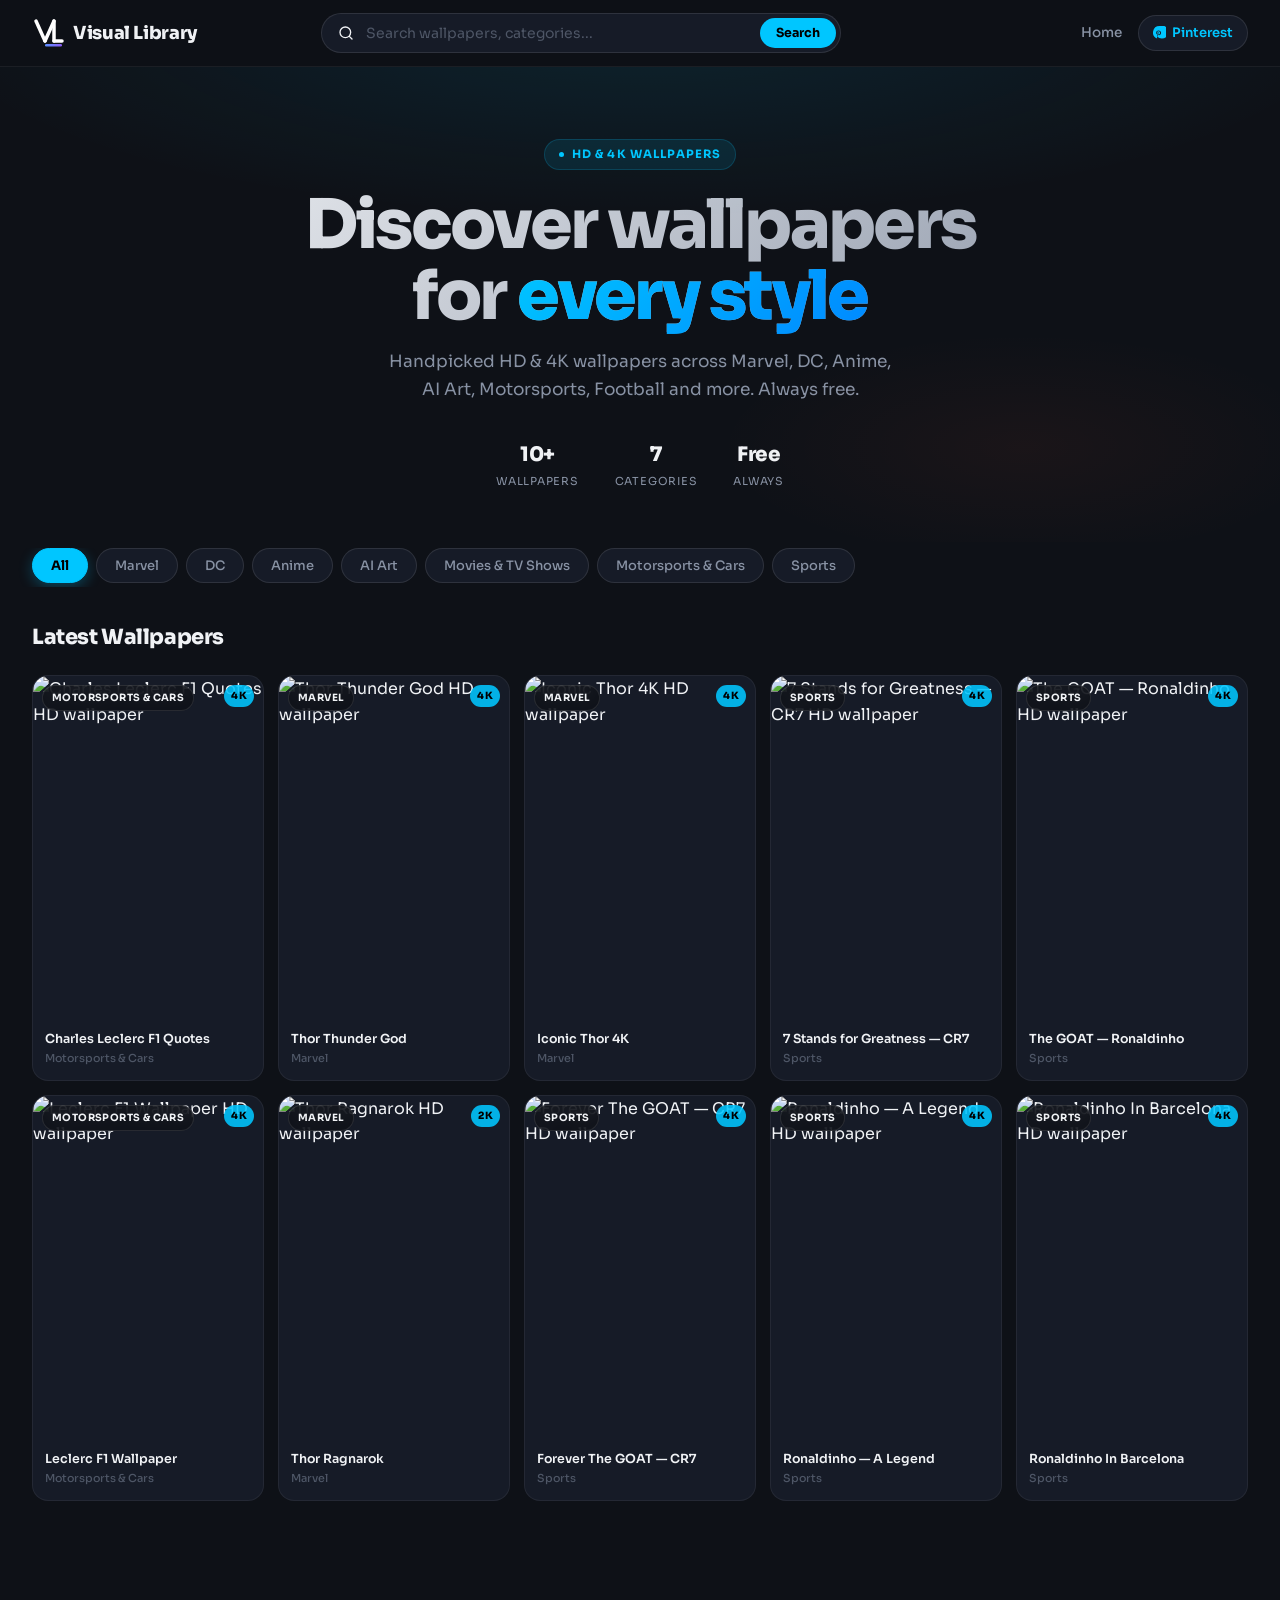
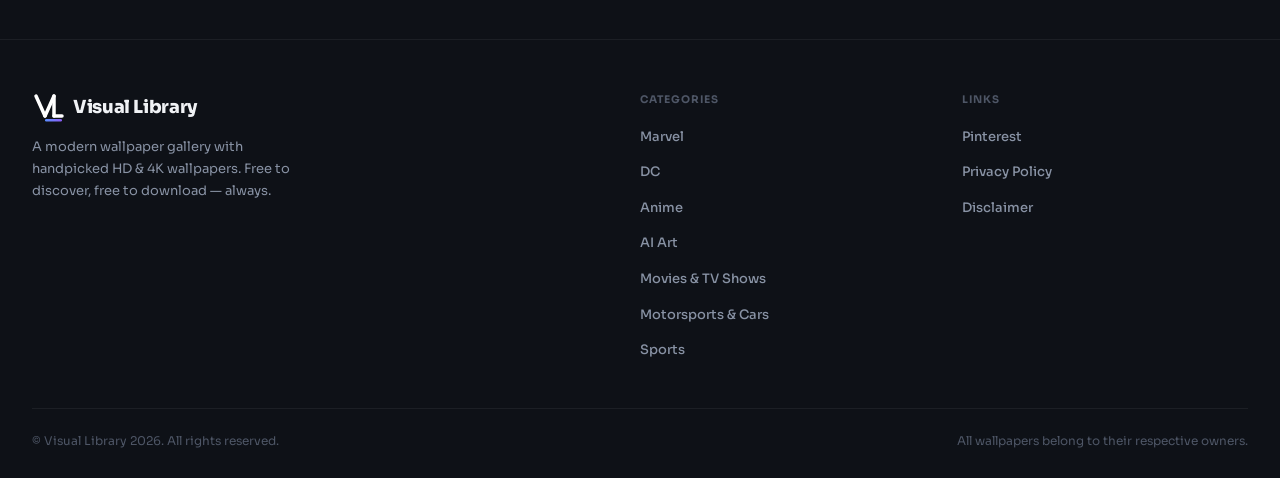
==== commit 5846d649: "Remove search form from index.html Removed the search form and its related elements from the hero se" ====
--- a/index.html
+++ b/index.html
@@ -74,16 +74,7 @@
       <div class="hero-eyebrow"><span aria-hidden="true"></span>HD &amp; 4K Wallpapers</div>
       <h1>Discover wallpapers<br/>for <span class="hi">every style</span></h1>
       <p>Handpicked HD &amp; 4K wallpapers across Marvel, DC, Anime, AI Art, Motorsports, Football and more. Always free.</p>
-      <div class="hero-search">
-        <form class="vl-search" role="search" autocomplete="off">
-          <div class="search-box">
-            <svg fill="none" viewBox="0 0 24 24" aria-hidden="true"><path d="M21 21l-4.35-4.35M11 19a8 8 0 1 1 0-16 8 8 0 0 1 0 16z" stroke="currentColor" stroke-linecap="round" stroke-linejoin="round" stroke-width="2"/></svg>
-            <input name="q" placeholder='Try "Thor", "CR7", "F1 Leclerc"...' type="text" aria-label="Search wallpapers"/>
-            <button class="search-submit" type="button">Search</button>
-          </div>
-          <div class="search-dropdown" role="listbox"></div>
-        </form>
-      </div>
+     
       <div class="hero-stats" aria-label="Site statistics">
         <div class="hero-stat"><strong id="statTotal">—</strong><span>Wallpapers</span></div>
         <div class="hero-stat"><strong id="statCats">—</strong><span>Categories</span></div>
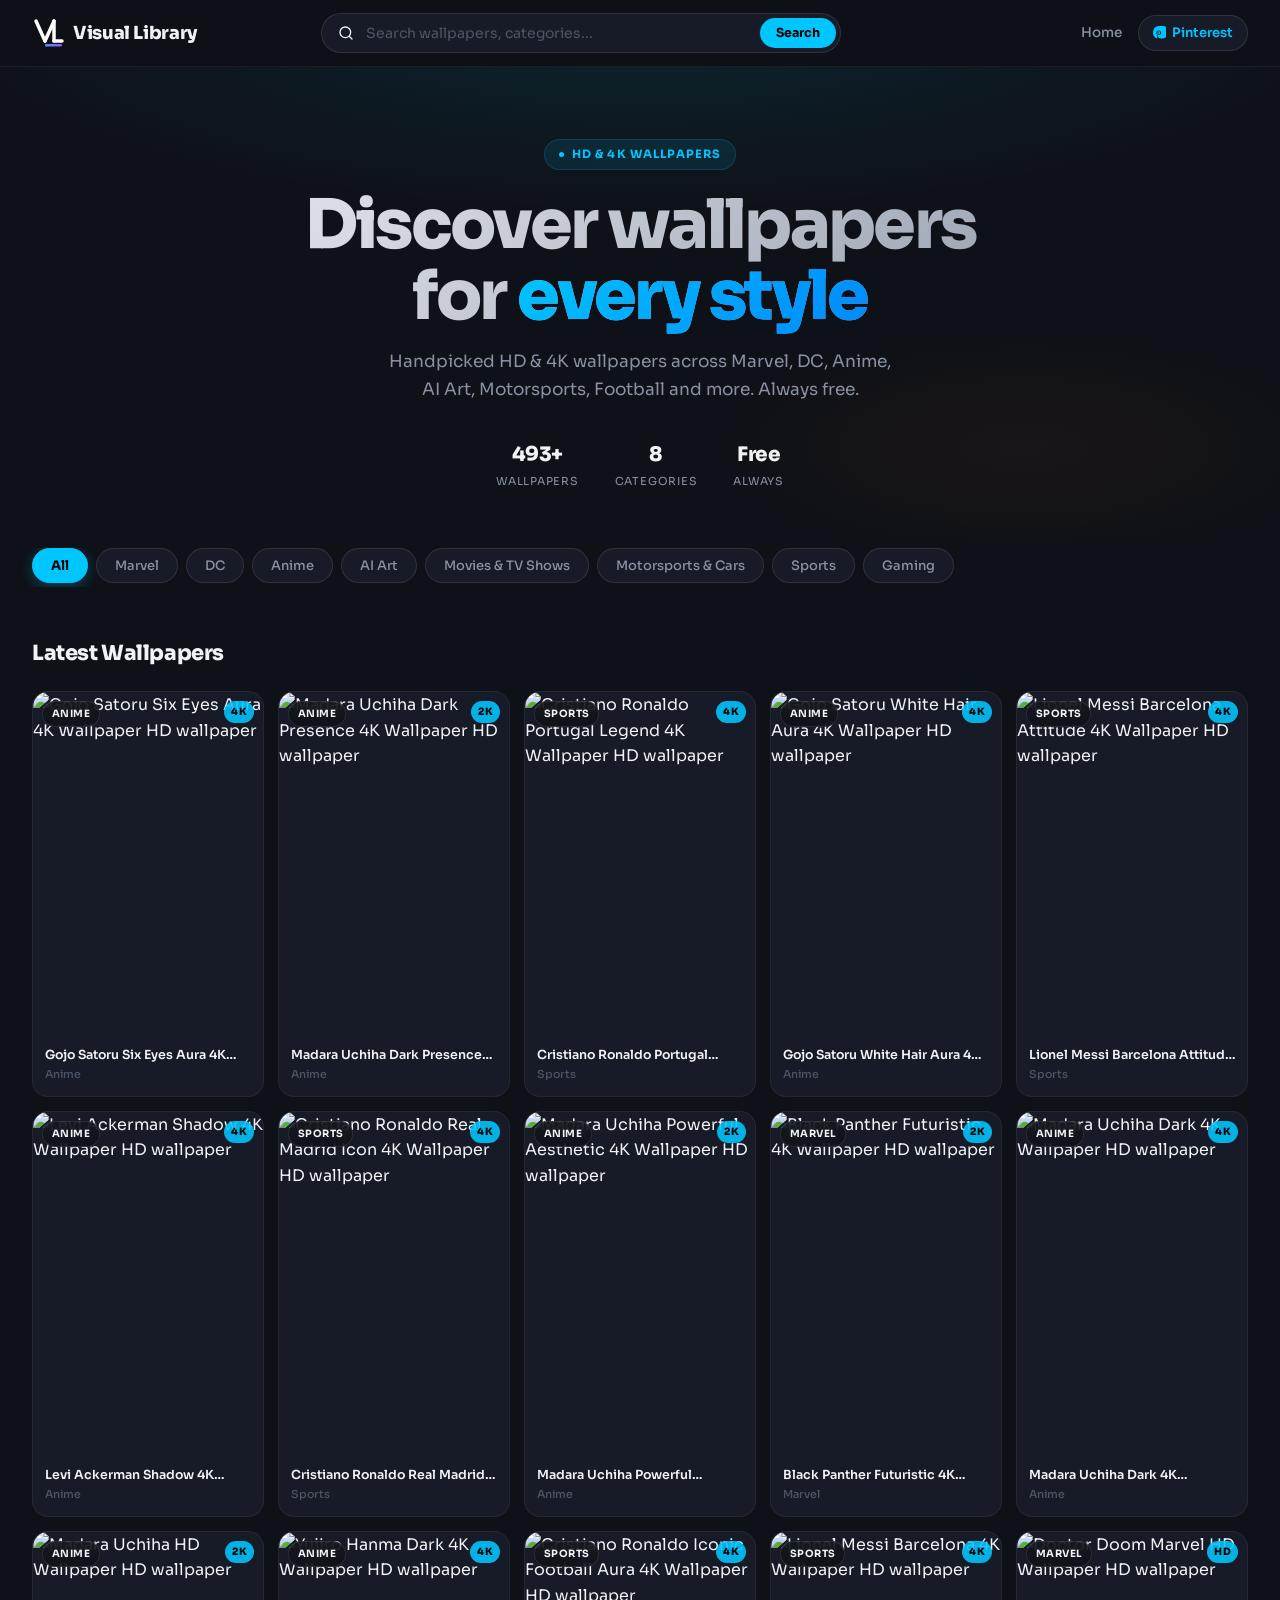
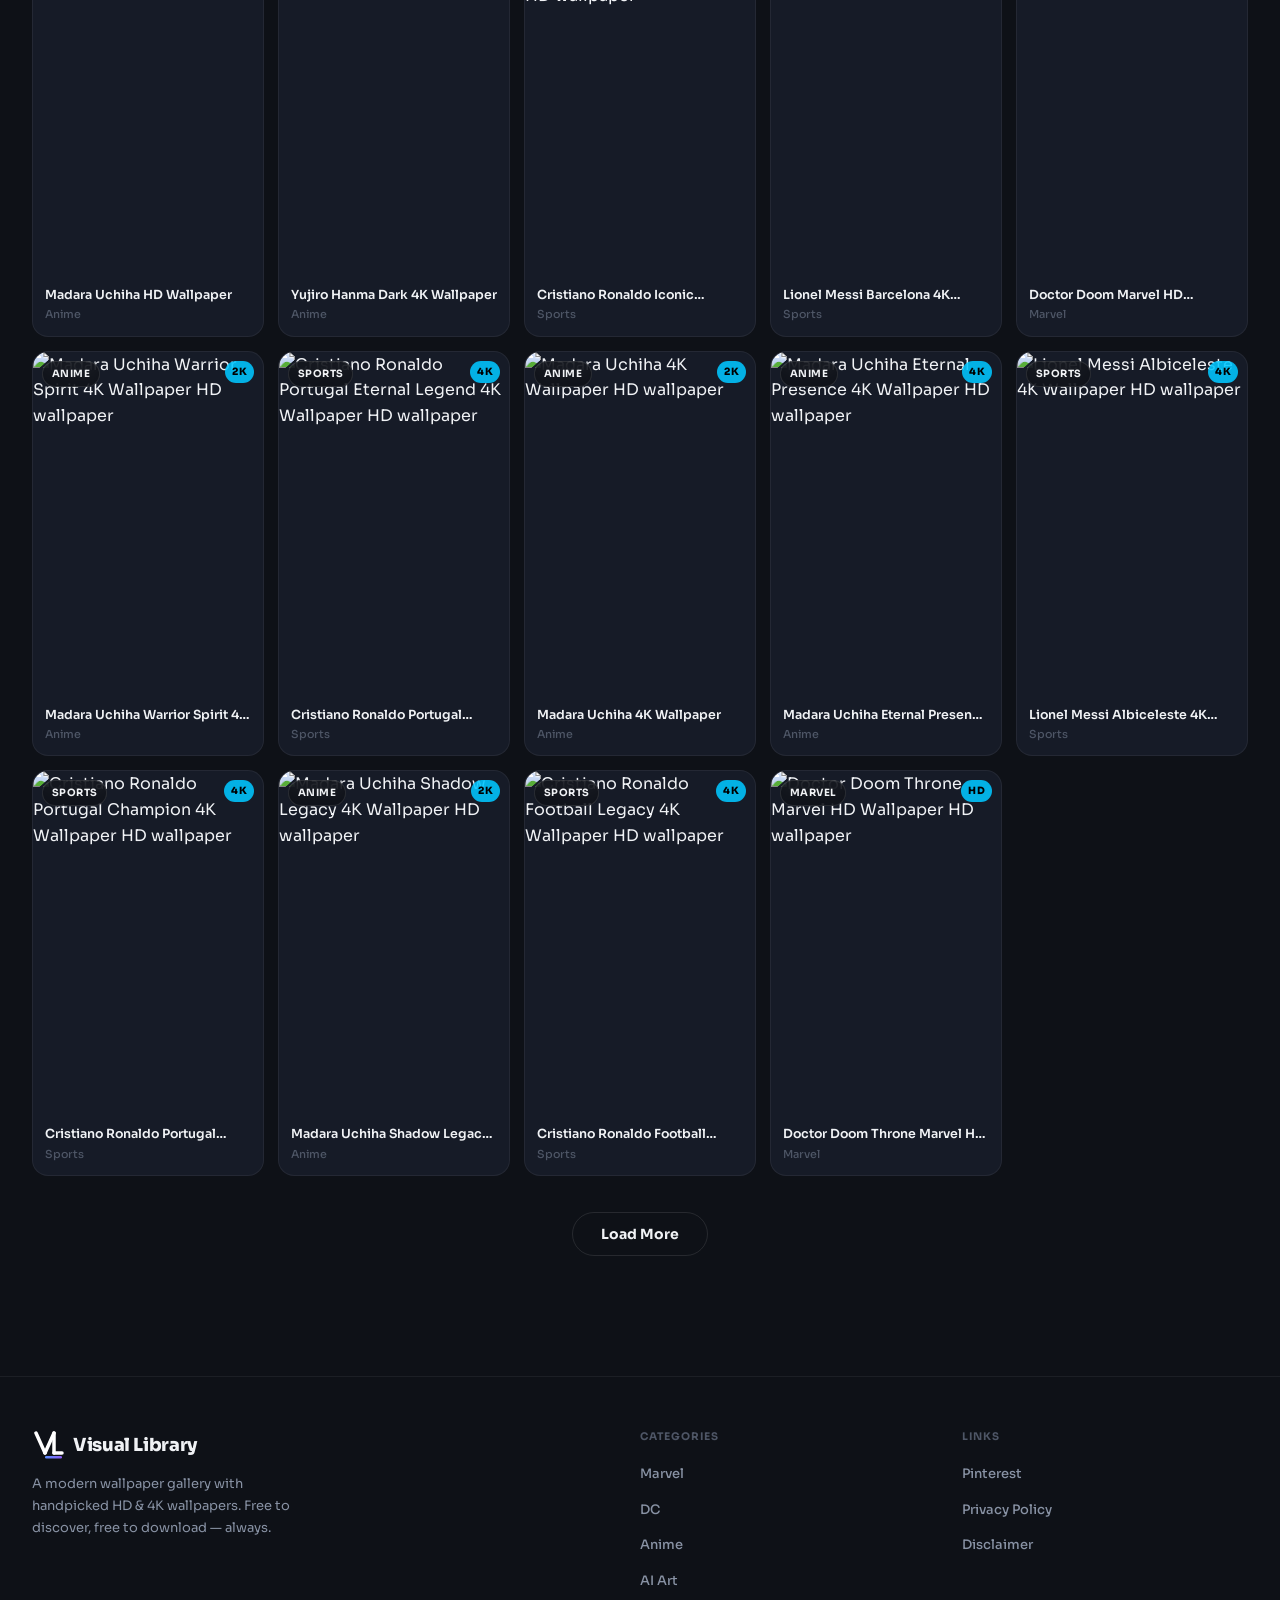
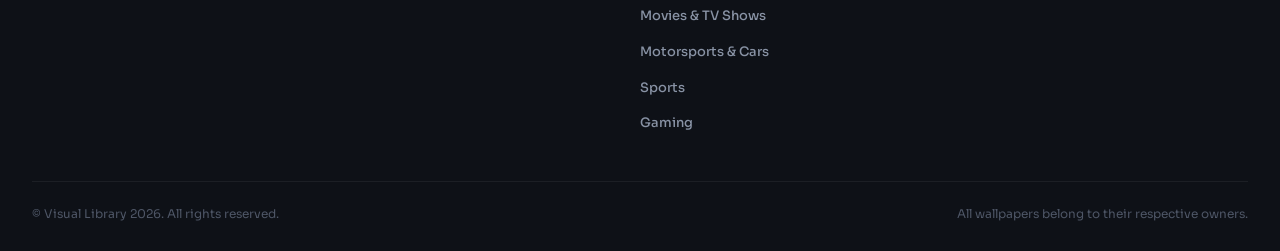
==== commit ccf706ed: "Add Adsterra ad units - native banner, 300x250, 320x50" ====
--- a/index.html
+++ b/index.html
@@ -2,6 +2,7 @@
 <html lang="en">
 <head>
 <meta charset="UTF-8"/>
+<meta name="google-site-verification" content="Aav20mtFkMB1WnNiSArV2SuyGTatFtfx7h3mtIFeX80" />
 <meta name="viewport" content="width=device-width,initial-scale=1,maximum-scale=5"/>
 <title>Visual Library — Free HD &amp; 4K Wallpapers</title>
 <meta name="description" content="Discover and download stunning HD and 4K wallpapers for free. Browse Marvel, DC, Anime, AI Art, Motorsports, Football and more at Visual Library."/>
@@ -21,7 +22,9 @@
 <link href="https://fonts.googleapis.com/css2?family=Sora:wght@400;500;600;700;800;900&display=swap" rel="stylesheet"/>
 <link rel="stylesheet" href="/css/style.css"/>
 <script type="application/ld+json">{"@context":"https://schema.org","@type":"WebSite","name":"Visual Library","url":"https://visuallibrary.netlify.app","description":"Free HD and 4K wallpaper gallery","potentialAction":{"@type":"SearchAction","target":"https://visuallibrary.netlify.app/search.html?q={search_term_string}","query-input":"required name=search_term_string"}}</script>
+<!-- Google tag (gtag.js) --><script async src="https://www.googletagmanager.com/gtag/js?id=G-85ST3PM7N6"></script><script>window.dataLayer=window.dataLayer||[];function gtag(){dataLayer.push(arguments);}gtag('js',new Date());gtag('config','G-85ST3PM7N6');</script>
 </head>
+
 <body data-page="home">
 
 <header class="site-header">
@@ -89,6 +92,19 @@
     </div>
   </section>
 
+  <div style="text-align:center;padding:8px 0;overflow:hidden;">
+    <script>
+      atOptions = {
+        'key' : '749802cb149b86eec93a57bb564ede65',
+        'format' : 'iframe',
+        'height' : 50,
+        'width' : 320,
+        'params' : {}
+      };
+    </script>
+    <script src="https://www.highrevenueformat.com/749802cb149b86eec93a57bb564ede65/invoke.js"></script>
+  </div>
+
   <section class="wp-section" aria-label="Wallpaper gallery">
     <div class="container">
       <div class="section-hd">
@@ -100,6 +116,18 @@
       </div>
     </div>
   </section>
+  <div style="text-align:center;padding:16px 0;overflow:hidden;">
+    <script>
+      atOptions = {
+        'key' : '0e2d534242a37d98ada9e98f9c445de2',
+        'format' : 'iframe',
+        'height' : 250,
+        'width' : 300,
+        'params' : {}
+      };
+    </script>
+    <script src="https://www.highrevenueformat.com/0e2d534242a37d98ada9e98f9c445de2/invoke.js"></script>
+  </div>
 </main>
 
 <footer class="site-footer">
--- a/css/style.css
+++ b/css/style.css
@@ -310,16 +310,14 @@
 .back-link:hover{color:var(--accent);}
 .back-link svg{width:15px;height:15px;stroke:currentColor;}
 .post-layout{display:grid;grid-template-columns:1fr;gap:28px;align-items:start;}
-@media(min-width:1024px){.post-layout{grid-template-columns:1fr 400px;}}
-
-.post-img-wrap{
+@media(min-width:1024px){.post-layout{grid-template-columns:minmax(0,1fr) 360px;gap:36px;}}.post-img-wrap{
   background:var(--bg-2);border-radius:var(--radius);
   overflow:hidden;border:1px solid var(--border);
 }
-@media(min-width:1024px){.post-img-wrap{position:sticky;top:84px;max-height:calc(100vh - 120px);overflow:hidden;}}
-.post-img-wrap img{width:100%;height:auto;display:block;max-height:calc(100vh - 140px);object-fit:contain;}
-
+@media(min-width:1024px){.post-img-wrap{position:sticky;top:84px;width:100%;}}
+.post-img-wrap img{width:100%;height:auto;display:block;border-radius:var(--radius);}
 .post-side{display:flex;flex-direction:column;gap:16px;}
+
 .post-title{font-size:clamp(20px,3vw,30px);font-weight:900;letter-spacing:-0.03em;line-height:1.15;}
 .post-tags{display:flex;flex-wrap:wrap;gap:7px;}
 .tag{
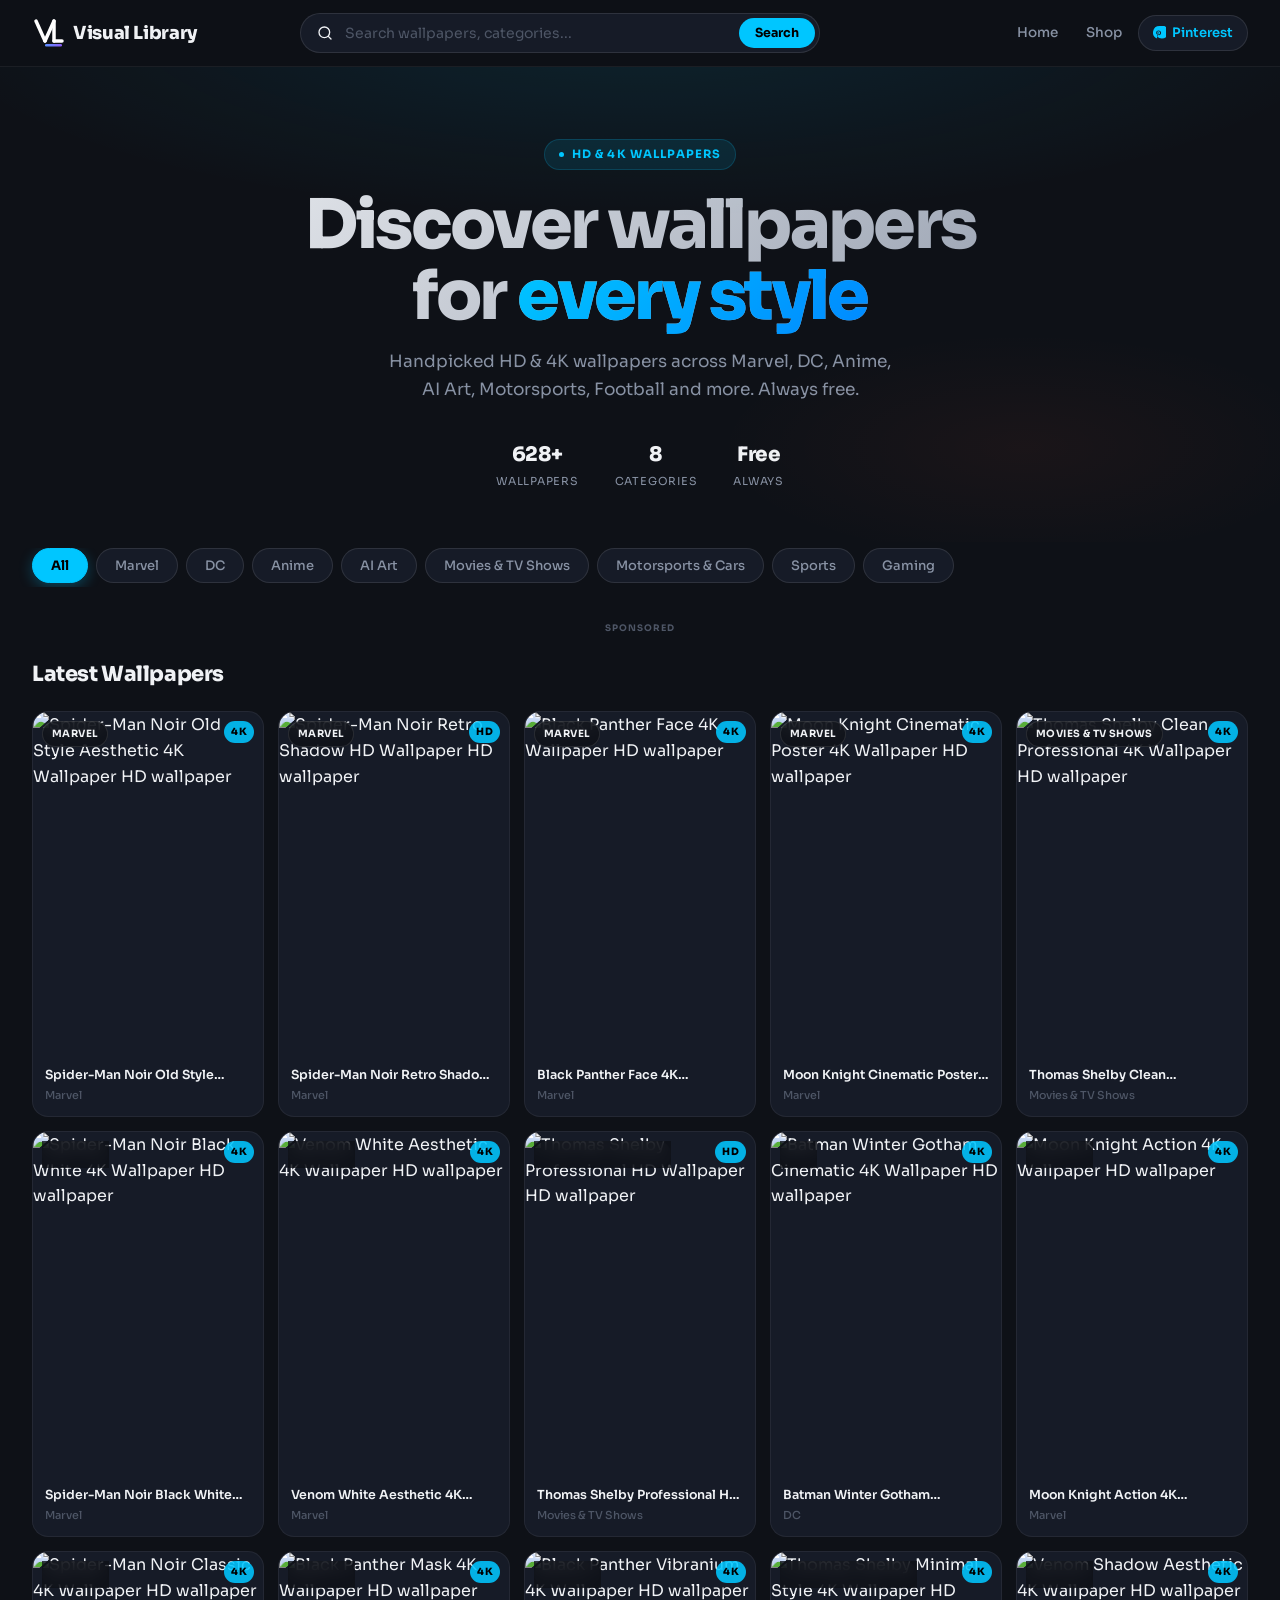
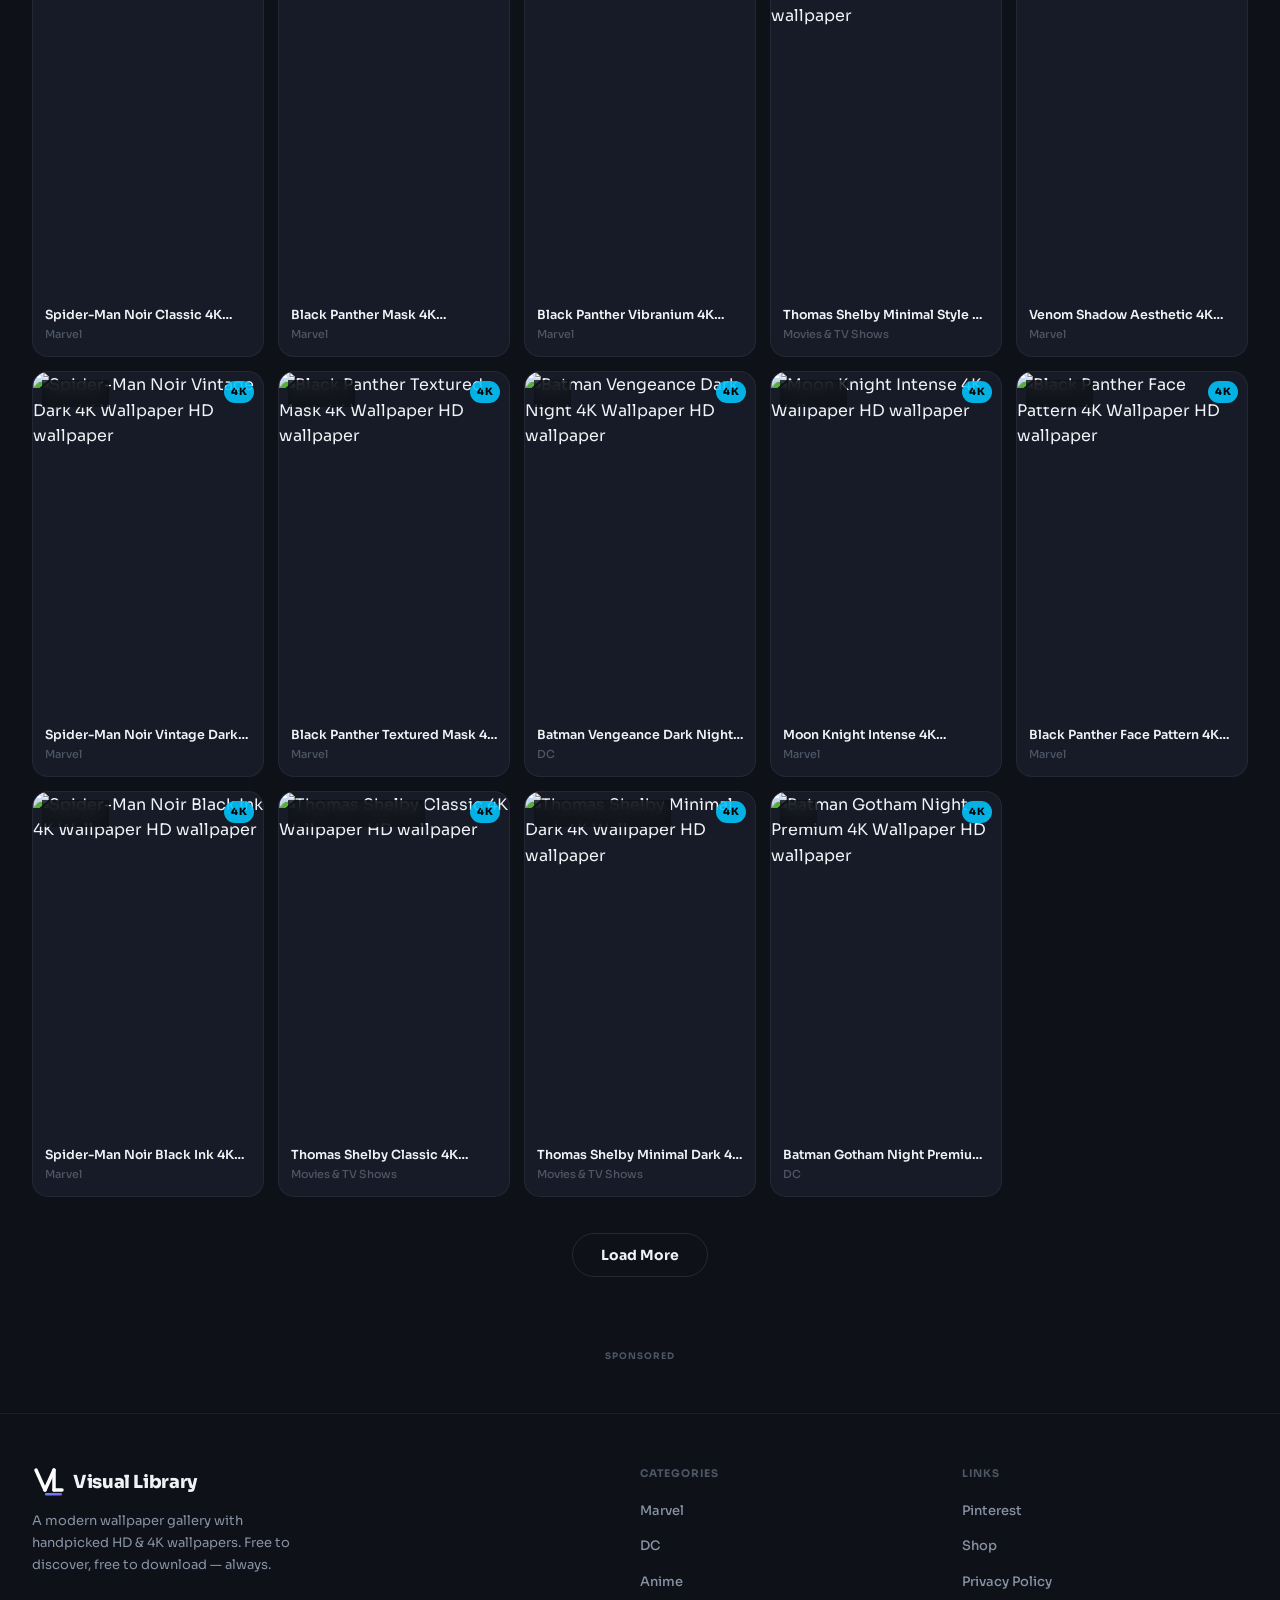
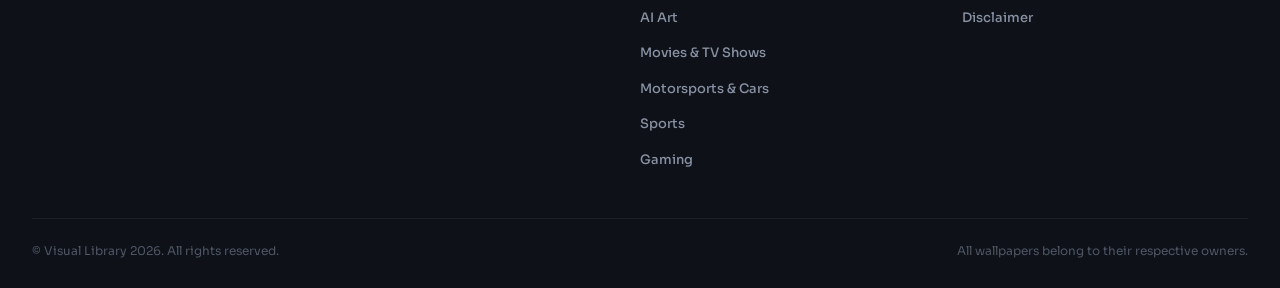
==== commit 98ad7d73: "New Batch + New Page Shop added nav links changed new added in all and new batch sept first" ====
--- a/index.html
+++ b/index.html
@@ -1,165 +1,195 @@
 <!DOCTYPE html>
 <html lang="en">
+
 <head>
-<meta charset="UTF-8"/>
-<meta name="google-site-verification" content="Aav20mtFkMB1WnNiSArV2SuyGTatFtfx7h3mtIFeX80" />
-<meta name="viewport" content="width=device-width,initial-scale=1,maximum-scale=5"/>
-<title>Visual Library — Free HD &amp; 4K Wallpapers</title>
-<meta name="description" content="Discover and download stunning HD and 4K wallpapers for free. Browse Marvel, DC, Anime, AI Art, Motorsports, Football and more at Visual Library."/>
-<meta name="keywords" content="HD wallpapers, 4K wallpapers, free wallpapers, Marvel wallpapers, anime wallpapers, football wallpapers, F1 wallpapers, desktop wallpapers, phone wallpapers"/>
-<meta property="og:title" content="Visual Library — Free HD &amp; 4K Wallpapers"/>
-<meta property="og:description" content="Discover and download stunning HD and 4K wallpapers for free. Marvel, DC, Anime, AI Art, Motorsports, Football and more."/>
-<meta property="og:type" content="website"/>
-<meta property="og:url" content="https://visuallibrary.netlify.app/"/>
-<meta property="og:image" content="https://visuallibrary.netlify.app/favicon.svg"/>
-<meta name="twitter:card" content="summary_large_image"/>
-<meta name="twitter:title" content="Visual Library — Free HD &amp; 4K Wallpapers"/>
-<meta name="twitter:description" content="Discover and download stunning HD and 4K wallpapers for free."/>
-<link rel="canonical" href="https://visuallibrary.netlify.app/"/>
-<link rel="icon" type="image/svg+xml" href="/favicon.svg"/>
-<link rel="preconnect" href="https://fonts.googleapis.com"/>
-<link rel="preconnect" href="https://fonts.gstatic.com" crossorigin/>
-<link href="https://fonts.googleapis.com/css2?family=Sora:wght@400;500;600;700;800;900&display=swap" rel="stylesheet"/>
-<link rel="stylesheet" href="/css/style.css"/>
-<script type="application/ld+json">{"@context":"https://schema.org","@type":"WebSite","name":"Visual Library","url":"https://visuallibrary.netlify.app","description":"Free HD and 4K wallpaper gallery","potentialAction":{"@type":"SearchAction","target":"https://visuallibrary.netlify.app/search.html?q={search_term_string}","query-input":"required name=search_term_string"}}</script>
-<!-- Google tag (gtag.js) --><script async src="https://www.googletagmanager.com/gtag/js?id=G-85ST3PM7N6"></script><script>window.dataLayer=window.dataLayer||[];function gtag(){dataLayer.push(arguments);}gtag('js',new Date());gtag('config','G-85ST3PM7N6');</script>
+  <meta charset="UTF-8" />
+  <meta name="google-site-verification" content="Aav20mtFkMB1WnNiSArV2SuyGTatFtfx7h3mtIFeX80" />
+  <meta name="viewport" content="width=device-width,initial-scale=1,maximum-scale=5" />
+  <title>Visual Library — Free HD &amp; 4K Wallpapers</title>
+  <meta name="description"
+    content="Discover and download stunning HD and 4K wallpapers for free. Browse Marvel, DC, Anime, AI Art, Motorsports, Football and more at Visual Library." />
+  <meta name="keywords"
+    content="HD wallpapers, 4K wallpapers, free wallpapers, Marvel wallpapers, anime wallpapers, football wallpapers, F1 wallpapers, desktop wallpapers, phone wallpapers" />
+  <meta property="og:title" content="Visual Library — Free HD &amp; 4K Wallpapers" />
+  <meta property="og:description"
+    content="Discover and download stunning HD and 4K wallpapers for free. Marvel, DC, Anime, AI Art, Motorsports, Football and more." />
+  <meta property="og:type" content="website" />
+  <meta property="og:url" content="https://visuallibrary.netlify.app/" />
+  <meta property="og:image" content="https://visuallibrary.netlify.app/favicon.svg" />
+  <meta name="twitter:card" content="summary_large_image" />
+  <meta name="twitter:title" content="Visual Library — Free HD &amp; 4K Wallpapers" />
+  <meta name="twitter:description" content="Discover and download stunning HD and 4K wallpapers for free." />
+  <link rel="canonical" href="https://visuallibrary.netlify.app/" />
+  <link rel="icon" type="image/svg+xml" href="/favicon.svg" />
+  <link rel="preconnect" href="https://fonts.googleapis.com" />
+  <link rel="preconnect" href="https://fonts.gstatic.com" crossorigin />
+  <link href="https://fonts.googleapis.com/css2?family=Sora:wght@400;500;600;700;800;900&display=swap"
+    rel="stylesheet" />
+  <link rel="stylesheet" href="/css/style.css" />
+  <script
+    type="application/ld+json">{"@context":"https://schema.org","@type":"WebSite","name":"Visual Library","url":"https://visuallibrary.netlify.app","description":"Free HD and 4K wallpaper gallery","potentialAction":{"@type":"SearchAction","target":"https://visuallibrary.netlify.app/search.html?q={search_term_string}","query-input":"required name=search_term_string"}}</script>
+  <!-- Google tag (gtag.js) -->
+  <script async src="https://www.googletagmanager.com/gtag/js?id=G-85ST3PM7N6"></script>
+  <script>window.dataLayer = window.dataLayer || []; function gtag() { dataLayer.push(arguments); } gtag('js', new Date()); gtag('config', 'G-85ST3PM7N6');</script>
 </head>
 
 <body data-page="home">
 
-<header class="site-header">
-  <div class="header-inner">
-    <a class="logo" href="/" aria-label="Visual Library Home">
-      <img src="/logo-header.svg" width="32" height="32" alt="VL"/>
-      <span>Visual Library</span>
-    </a>
-    <div class="header-search-wrap">
+  <header class="site-header">
+    <div class="header-inner">
+      <a class="logo" href="/" aria-label="Visual Library Home">
+        <img src="/logo-header.svg" width="32" height="32" alt="VL" />
+        <span>Visual Library</span>
+      </a>
+      <div class="header-search-wrap">
+        <form class="vl-search" role="search" autocomplete="off">
+          <div class="search-box">
+            <svg fill="none" viewBox="0 0 24 24" aria-hidden="true">
+              <path d="M21 21l-4.35-4.35M11 19a8 8 0 1 1 0-16 8 8 0 0 1 0 16z" stroke="currentColor"
+                stroke-linecap="round" stroke-linejoin="round" stroke-width="2" />
+            </svg>
+            <input name="q" placeholder="Search wallpapers, categories..." type="text" aria-label="Search wallpapers" />
+            <button class="search-submit" type="button" aria-label="Submit search">Search</button>
+          </div>
+          <div class="search-dropdown" role="listbox" aria-label="Search suggestions"></div>
+        </form>
+      </div>
+      <nav class="header-nav" aria-label="Main navigation">
+        <a href="/">Home</a>
+        <a href="/shop.html" class="shop-nav-btn">Shop</a>
+        <a class="pin-btn" href="https://www.pinterest.com/the_visuallibrary/" target="_blank" rel="noopener noreferrer"
+          aria-label="Visual Library on Pinterest">
+          <svg style="width:13px;height:13px;fill:currentColor" viewBox="0 0 24 24" aria-hidden="true">
+            <path
+              d="M12 0a12 12 0 0 0-4.37 23.17c-.06-.94-.11-2.38.02-3.4.12-.93.8-5.9.8-5.9s-.2-.4-.2-1c0-.94.55-1.64 1.23-1.64.58 0 .86.43.86.96 0 .58-.37 1.46-.56 2.27-.16.68.34 1.23 1.01 1.23 1.21 0 2.14-1.28 2.14-3.12 0-1.63-1.17-2.77-2.84-2.77-1.94 0-3.08 1.45-3.08 2.95 0 .58.22 1.21.5 1.55a.2.2 0 0 1 .05.19c-.05.22-.17.68-.2.78-.03.13-.1.16-.24.1-.9-.42-1.46-1.73-1.46-2.79 0-2.27 1.65-4.36 4.76-4.36 2.5 0 4.44 1.78 4.44 4.16 0 2.48-1.57 4.48-3.74 4.48-.73 0-1.42-.38-1.65-.83l-.45 1.72c-.16.63-.6 1.42-.9 1.9A12 12 0 1 0 12 0z" />
+          </svg>
+          Pinterest
+        </a>
+      </nav>
+      <button class="menu-toggle" id="menuToggle" aria-label="Toggle menu" aria-expanded="false"
+        aria-controls="mobileNav">
+        <svg fill="none" viewBox="0 0 24 24" aria-hidden="true">
+          <path d="M4 6h16M4 12h16M4 18h16" stroke="currentColor" stroke-linecap="round" stroke-width="2" />
+        </svg>
+      </button>
+    </div>
+    <div class="mobile-search-bar" aria-hidden="true">
       <form class="vl-search" role="search" autocomplete="off">
         <div class="search-box">
-          <svg fill="none" viewBox="0 0 24 24" aria-hidden="true"><path d="M21 21l-4.35-4.35M11 19a8 8 0 1 1 0-16 8 8 0 0 1 0 16z" stroke="currentColor" stroke-linecap="round" stroke-linejoin="round" stroke-width="2"/></svg>
-          <input name="q" placeholder="Search wallpapers, categories..." type="text" aria-label="Search wallpapers"/>
-          <button class="search-submit" type="button" aria-label="Submit search">Search</button>
+          <svg fill="none" viewBox="0 0 24 24" aria-hidden="true">
+            <path d="M21 21l-4.35-4.35M11 19a8 8 0 1 1 0-16 8 8 0 0 1 0 16z" stroke="currentColor"
+              stroke-linecap="round" stroke-linejoin="round" stroke-width="2" />
+          </svg>
+          <input name="q" placeholder="Search wallpapers..." type="text" aria-label="Search wallpapers" />
+          <button class="search-submit" type="button">Go</button>
         </div>
-        <div class="search-dropdown" role="listbox" aria-label="Search suggestions"></div>
+        <div class="search-dropdown" role="listbox"></div>
       </form>
     </div>
-    <nav class="header-nav" aria-label="Main navigation">
+    <nav class="mobile-nav" id="mobileNav" aria-label="Mobile navigation">
       <a href="/">Home</a>
-      <a class="pin-btn" href="https://www.pinterest.com/the_visuallibrary/" target="_blank" rel="noopener noreferrer" aria-label="Visual Library on Pinterest">
-        <svg style="width:13px;height:13px;fill:currentColor" viewBox="0 0 24 24" aria-hidden="true"><path d="M12 0a12 12 0 0 0-4.37 23.17c-.06-.94-.11-2.38.02-3.4.12-.93.8-5.9.8-5.9s-.2-.4-.2-1c0-.94.55-1.64 1.23-1.64.58 0 .86.43.86.96 0 .58-.37 1.46-.56 2.27-.16.68.34 1.23 1.01 1.23 1.21 0 2.14-1.28 2.14-3.12 0-1.63-1.17-2.77-2.84-2.77-1.94 0-3.08 1.45-3.08 2.95 0 .58.22 1.21.5 1.55a.2.2 0 0 1 .05.19c-.05.22-.17.68-.2.78-.03.13-.1.16-.24.1-.9-.42-1.46-1.73-1.46-2.79 0-2.27 1.65-4.36 4.76-4.36 2.5 0 4.44 1.78 4.44 4.16 0 2.48-1.57 4.48-3.74 4.48-.73 0-1.42-.38-1.65-.83l-.45 1.72c-.16.63-.6 1.42-.9 1.9A12 12 0 1 0 12 0z"/></svg>
-        Pinterest
-      </a>
+      <a href="/shop.html" class="shop-nav-btn">Shop</a>
+      <a href="https://www.pinterest.com/the_visuallibrary/" target="_blank" rel="noopener noreferrer">Pinterest</a>
     </nav>
-    <button class="menu-toggle" id="menuToggle" aria-label="Toggle menu" aria-expanded="false" aria-controls="mobileNav">
-      <svg fill="none" viewBox="0 0 24 24" aria-hidden="true"><path d="M4 6h16M4 12h16M4 18h16" stroke="currentColor" stroke-linecap="round" stroke-width="2"/></svg>
-    </button>
-  </div>
-  <div class="mobile-search-bar" aria-hidden="true">
-    <form class="vl-search" role="search" autocomplete="off">
-      <div class="search-box">
-        <svg fill="none" viewBox="0 0 24 24" aria-hidden="true"><path d="M21 21l-4.35-4.35M11 19a8 8 0 1 1 0-16 8 8 0 0 1 0 16z" stroke="currentColor" stroke-linecap="round" stroke-linejoin="round" stroke-width="2"/></svg>
-        <input name="q" placeholder="Search wallpapers..." type="text" aria-label="Search wallpapers"/>
-        <button class="search-submit" type="button">Go</button>
+  </header>
+
+  <main>
+    <section class="hero" aria-label="Hero">
+      <div class="hero-bg" aria-hidden="true"></div>
+      <div class="container">
+        <div class="hero-eyebrow"><span aria-hidden="true"></span>HD &amp; 4K Wallpapers</div>
+        <h1>Discover wallpapers<br />for <span class="hi">every style</span></h1>
+        <p>Handpicked HD &amp; 4K wallpapers across Marvel, DC, Anime, AI Art, Motorsports, Football and more. Always
+          free.</p>
+
+        <div class="hero-stats" aria-label="Site statistics">
+          <div class="hero-stat"><strong id="statTotal">—</strong><span>Wallpapers</span></div>
+          <div class="hero-stat"><strong id="statCats">—</strong><span>Categories</span></div>
+          <div class="hero-stat"><strong>Free</strong><span>Always</span></div>
+        </div>
       </div>
-      <div class="search-dropdown" role="listbox"></div>
-    </form>
-  </div>
-  <nav class="mobile-nav" id="mobileNav" aria-label="Mobile navigation">
-    <a href="/">Home</a>
-    <a href="https://www.pinterest.com/the_visuallibrary/" target="_blank" rel="noopener noreferrer">Pinterest</a>
-  </nav>
-</header>
+    </section>
 
-<main>
-  <section class="hero" aria-label="Hero">
-    <div class="hero-bg" aria-hidden="true"></div>
+    <section class="categories-section" aria-label="Browse categories">
+      <div class="cat-scroll-wrap">
+        <div class="cat-scroll" id="catScroll" role="group" aria-label="Filter by category"></div>
+      </div>
+    </section>
+
+    <div class="ad-unit ad-strip">
+      <script>
+        atOptions = {
+          'key': '749802cb149b86eec93a57bb564ede65',
+          'format': 'iframe',
+          'height': 50,
+          'width': 320,
+          'params': {}
+        };
+      </script>
+      <script src="https://www.highrevenueformat.com/749802cb149b86eec93a57bb564ede65/invoke.js"></script>
+    </div>
+
+    <section class="wp-section" aria-label="Wallpaper gallery">
+      <div class="container">
+        <div class="section-hd">
+          <h2>Latest Wallpapers</h2>
+        </div>
+        <div class="wp-grid" id="wp-grid" role="list" aria-label="Wallpapers"></div>
+        <div class="load-more-wrap">
+          <button class="btn btn-outline" id="loadMoreBtn" style="display:none" aria-label="Load more wallpapers">Load
+            More</button>
+        </div>
+      </div>
+    </section>
+
+    <div class="ad-unit ad-rect">      
+      <script>
+        atOptions = {
+          'key': '0e2d534242a37d98ada9e98f9c445de2',
+          'format': 'iframe',
+          'height': 250,
+          'width': 300,
+          'params': {}
+        };
+      </script>
+      <script src="https://www.highrevenueformat.com/0e2d534242a37d98ada9e98f9c445de2/invoke.js"></script>
+    </div>
+  </main>
+
+  <footer class="site-footer">
     <div class="container">
-      <div class="hero-eyebrow"><span aria-hidden="true"></span>HD &amp; 4K Wallpapers</div>
-      <h1>Discover wallpapers<br/>for <span class="hi">every style</span></h1>
-      <p>Handpicked HD &amp; 4K wallpapers across Marvel, DC, Anime, AI Art, Motorsports, Football and more. Always free.</p>
-     
-      <div class="hero-stats" aria-label="Site statistics">
-        <div class="hero-stat"><strong id="statTotal">—</strong><span>Wallpapers</span></div>
-        <div class="hero-stat"><strong id="statCats">—</strong><span>Categories</span></div>
-        <div class="hero-stat"><strong>Free</strong><span>Always</span></div>
+      <div class="footer-grid">
+        <div>
+          <a class="logo footer-logo" href="/" aria-label="Visual Library Home">
+            <img src="/logo-header.svg" width="32" height="32" alt="VL" />
+            <span>Visual Library</span>
+          </a>
+          <p class="footer-desc">A modern wallpaper gallery with handpicked HD &amp; 4K wallpapers. Free to discover,
+            free to download — always.</p>
+        </div>
+        <div class="footer-col">
+          <h4>Categories</h4>
+          <ul id="footerCats" aria-label="Browse by category"></ul>
+        </div>
+        <div class="footer-col">
+          <h4>Links</h4>
+          <ul>
+            <li><a href="https://www.pinterest.com/the_visuallibrary/" target="_blank"
+                rel="noopener noreferrer">Pinterest</a></li>
+            <li><a href="/shop.html">Shop</a></li>
+            <li><a href="/privacy.html">Privacy Policy</a></li>
+            <li><a href="/privacy.html#disclaimer">Disclaimer</a></li>
+          </ul>
+        </div>
+      </div>
+      <div class="footer-bottom">
+        <span>© Visual Library 2026. All rights reserved.</span>
+        <span>All wallpapers belong to their respective owners.</span>
       </div>
     </div>
-  </section>
+  </footer>
 
-  <section class="categories-section" aria-label="Browse categories">
-    <div class="cat-scroll-wrap">
-      <div class="cat-scroll" id="catScroll" role="group" aria-label="Filter by category"></div>
-    </div>
-  </section>
+  <script src="/js/app.js"></script>
+</body>
 
-  <div style="text-align:center;padding:8px 0;overflow:hidden;">
-    <script>
-      atOptions = {
-        'key' : '749802cb149b86eec93a57bb564ede65',
-        'format' : 'iframe',
-        'height' : 50,
-        'width' : 320,
-        'params' : {}
-      };
-    </script>
-    <script src="https://www.highrevenueformat.com/749802cb149b86eec93a57bb564ede65/invoke.js"></script>
-  </div>
-
-  <section class="wp-section" aria-label="Wallpaper gallery">
-    <div class="container">
-      <div class="section-hd">
-        <h2>Latest Wallpapers</h2>
-      </div>
-      <div class="wp-grid" id="wp-grid" role="list" aria-label="Wallpapers"></div>
-      <div class="load-more-wrap">
-        <button class="btn btn-outline" id="loadMoreBtn" style="display:none" aria-label="Load more wallpapers">Load More</button>
-      </div>
-    </div>
-  </section>
-  <div style="text-align:center;padding:16px 0;overflow:hidden;">
-    <script>
-      atOptions = {
-        'key' : '0e2d534242a37d98ada9e98f9c445de2',
-        'format' : 'iframe',
-        'height' : 250,
-        'width' : 300,
-        'params' : {}
-      };
-    </script>
-    <script src="https://www.highrevenueformat.com/0e2d534242a37d98ada9e98f9c445de2/invoke.js"></script>
-  </div>
-</main>
-
-<footer class="site-footer">
-  <div class="container">
-    <div class="footer-grid">
-      <div>
-        <a class="logo footer-logo" href="/" aria-label="Visual Library Home">
-          <img src="/logo-header.svg" width="32" height="32" alt="VL"/>
-          <span>Visual Library</span>
-        </a>
-        <p class="footer-desc">A modern wallpaper gallery with handpicked HD &amp; 4K wallpapers. Free to discover, free to download — always.</p>
-      </div>
-      <div class="footer-col">
-        <h4>Categories</h4>
-        <ul id="footerCats" aria-label="Browse by category"></ul>
-      </div>
-      <div class="footer-col">
-        <h4>Links</h4>
-        <ul>
-          <li><a href="https://www.pinterest.com/the_visuallibrary/" target="_blank" rel="noopener noreferrer">Pinterest</a></li>
-          <li><a href="/privacy.html">Privacy Policy</a></li>
-          <li><a href="/privacy.html#disclaimer">Disclaimer</a></li>
-        </ul>
-      </div>
-    </div>
-    <div class="footer-bottom">
-      <span>© Visual Library 2026. All rights reserved.</span>
-      <span>All wallpapers belong to their respective owners.</span>
-    </div>
-  </div>
-</footer>
-
-<script src="/js/app.js"></script>
-</body>
-</html>
+</html>
--- a/css/style.css
+++ b/css/style.css
@@ -408,3 +408,49 @@
 ::-webkit-scrollbar-thumb{background:var(--bg-4);border-radius:999px;}
 ::-webkit-scrollbar-thumb:hover{background:var(--accent);}
 ::selection{background:var(--accent-dim);color:var(--accent);}
+.shop-nav-btn{
+  padding:7px 12px;
+  background:transparent;
+  border:none;
+  border-radius:var(--radius-sm);
+  color:var(--accent);
+  font-size:13.5px;font-weight:700;
+  transition:all var(--t);
+}
+.shop-nav-btn:hover{
+  color:var(--accent);
+  background:var(--bg-2);
+}
+
+
+
+/* ── Adsterra Ad Containers ── */
+.ad-unit{
+  text-align:center;
+  margin:0 auto;
+  width:fit-content;
+}
+.ad-unit::before{
+  content:'Sponsored';
+  display:block;
+  font-size:9px;font-weight:700;
+  letter-spacing:0.12em;
+  text-transform:uppercase;
+  color:var(--text-3);
+  margin-bottom:6px;
+}
+.ad-strip{padding:4px 0 8px;}
+.ad-rect{padding:10px 0 14px;}
+.ad-native{padding:8px 0 12px;}
+.ad-unit:hover{border-color:var(--border-2);}
+
+.ad-strip{
+  padding:6px 0 10px;
+}
+.ad-rect{
+  padding:12px 0 16px;
+}
+.ad-native{
+  padding:10px 0 14px;
+  border-radius:var(--radius);
+}
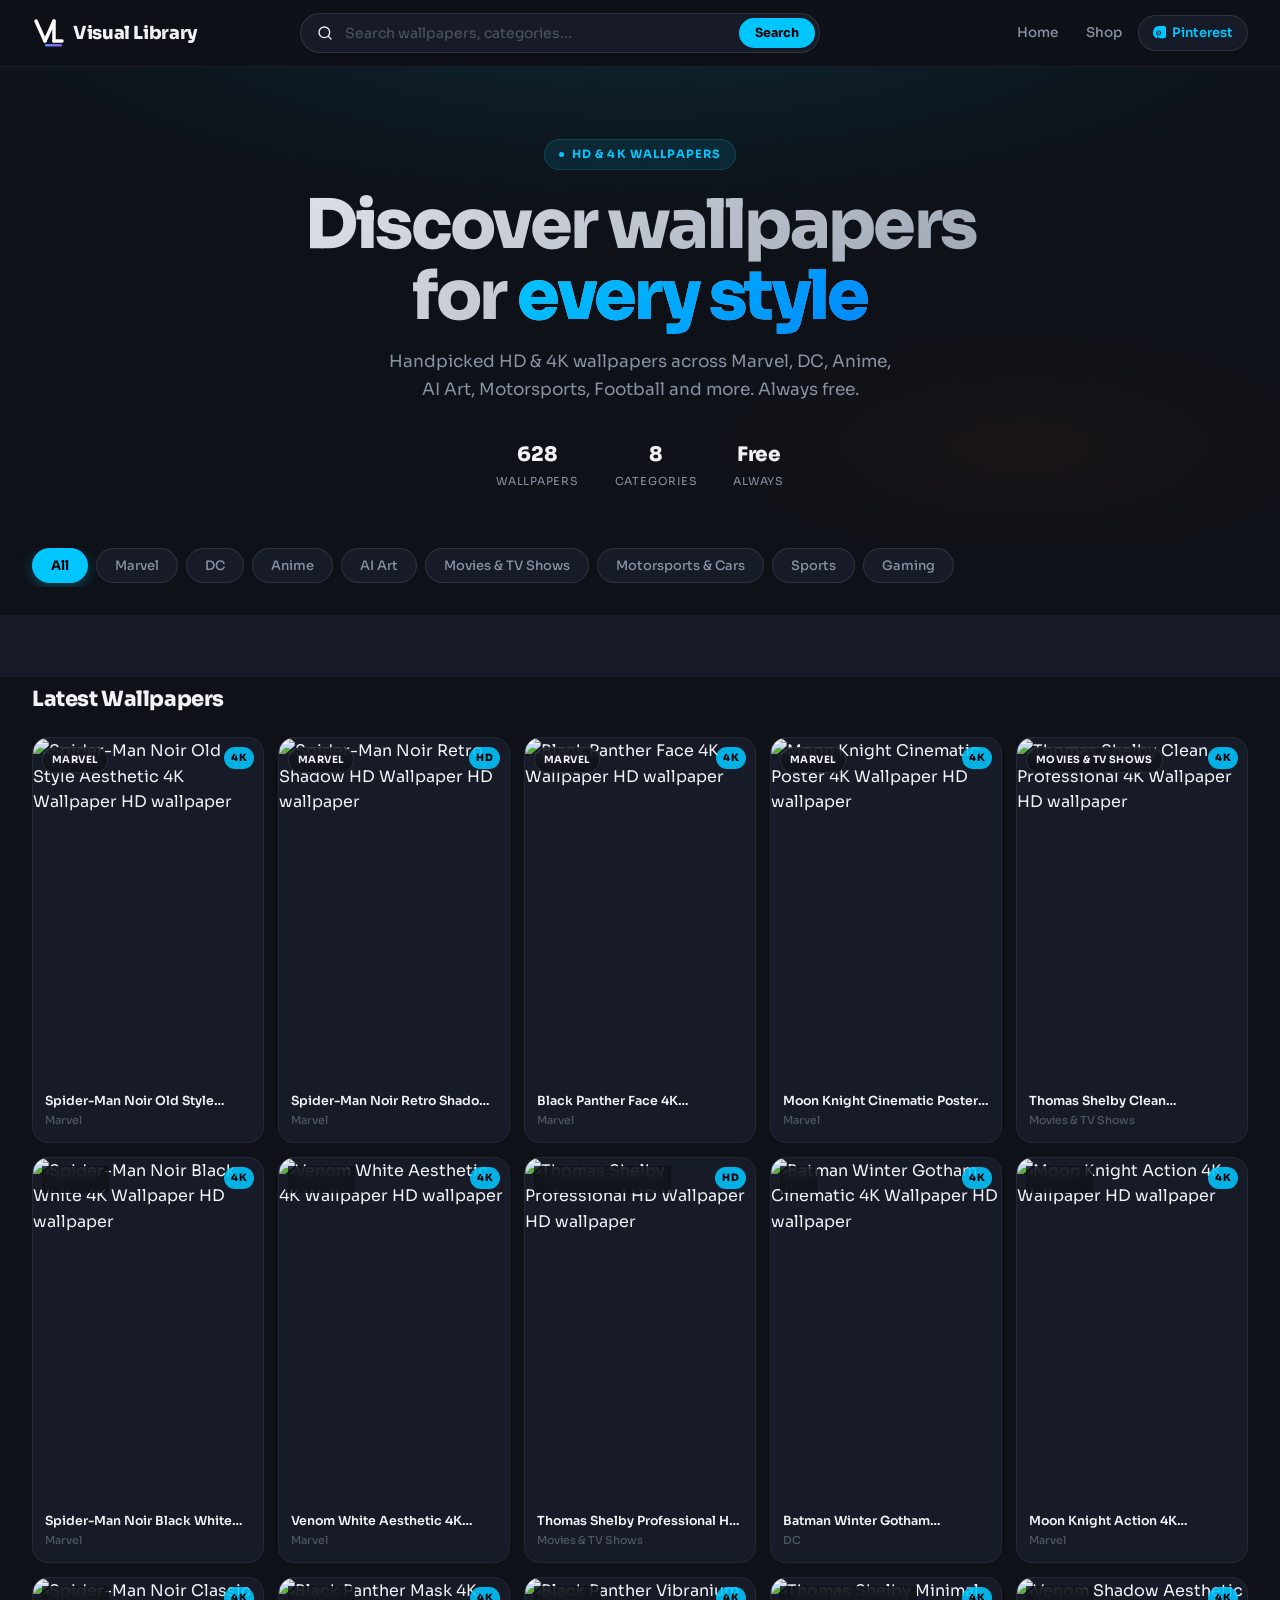
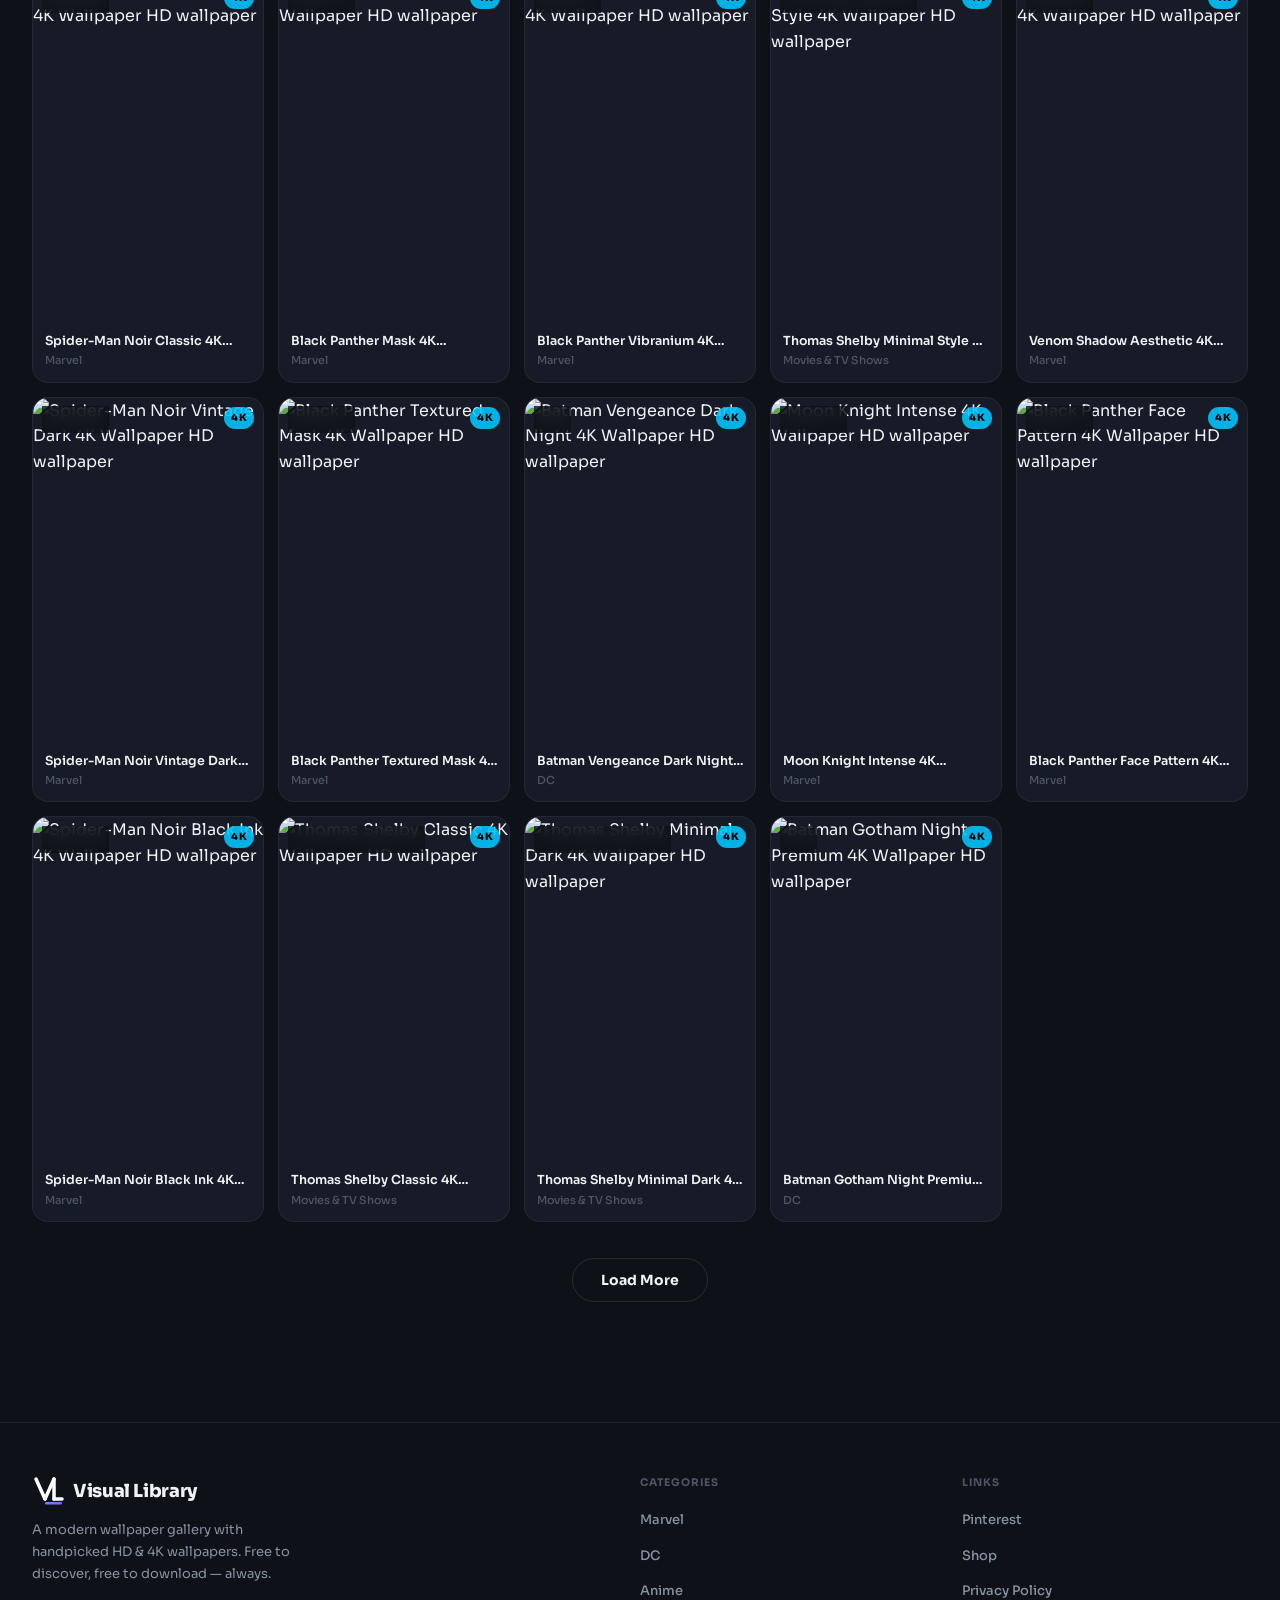
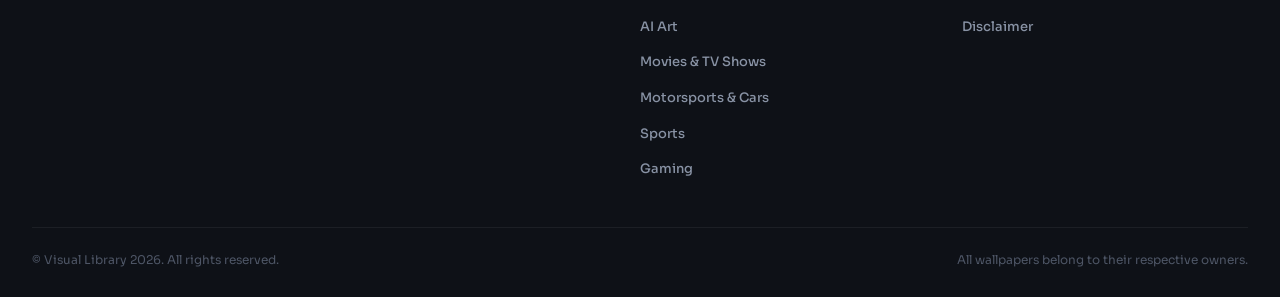
==== commit 66b87fe7: "Web Security Implementation & SEO Major Changes For security and SEO also updating the admin files a" ====
--- a/index.html
+++ b/index.html
@@ -1,36 +1,36 @@
 <!DOCTYPE html>
 <html lang="en">
-
 <head>
-  <meta charset="UTF-8" />
-  <meta name="google-site-verification" content="Aav20mtFkMB1WnNiSArV2SuyGTatFtfx7h3mtIFeX80" />
-  <meta name="viewport" content="width=device-width,initial-scale=1,maximum-scale=5" />
+  <meta charset="UTF-8"/>
+  <meta name="google-site-verification" content="Aav20mtFkMB1WnNiSArV2SuyGTatFtfx7h3mtIFeX80"/>
+  <meta name="google-adsense-account" content="ca-pub-4473438283681618"/>
+  <meta name="viewport" content="width=device-width,initial-scale=1,maximum-scale=5"/>
   <title>Visual Library — Free HD &amp; 4K Wallpapers</title>
-  <meta name="description"
-    content="Discover and download stunning HD and 4K wallpapers for free. Browse Marvel, DC, Anime, AI Art, Motorsports, Football and more at Visual Library." />
-  <meta name="keywords"
-    content="HD wallpapers, 4K wallpapers, free wallpapers, Marvel wallpapers, anime wallpapers, football wallpapers, F1 wallpapers, desktop wallpapers, phone wallpapers" />
-  <meta property="og:title" content="Visual Library — Free HD &amp; 4K Wallpapers" />
-  <meta property="og:description"
-    content="Discover and download stunning HD and 4K wallpapers for free. Marvel, DC, Anime, AI Art, Motorsports, Football and more." />
-  <meta property="og:type" content="website" />
-  <meta property="og:url" content="https://visuallibrary.netlify.app/" />
-  <meta property="og:image" content="https://visuallibrary.netlify.app/favicon.svg" />
-  <meta name="twitter:card" content="summary_large_image" />
-  <meta name="twitter:title" content="Visual Library — Free HD &amp; 4K Wallpapers" />
-  <meta name="twitter:description" content="Discover and download stunning HD and 4K wallpapers for free." />
-  <link rel="canonical" href="https://visuallibrary.netlify.app/" />
-  <link rel="icon" type="image/svg+xml" href="/favicon.svg" />
-  <link rel="preconnect" href="https://fonts.googleapis.com" />
-  <link rel="preconnect" href="https://fonts.gstatic.com" crossorigin />
-  <link href="https://fonts.googleapis.com/css2?family=Sora:wght@400;500;600;700;800;900&display=swap"
-    rel="stylesheet" />
-  <link rel="stylesheet" href="/css/style.css" />
-  <script
-    type="application/ld+json">{"@context":"https://schema.org","@type":"WebSite","name":"Visual Library","url":"https://visuallibrary.netlify.app","description":"Free HD and 4K wallpaper gallery","potentialAction":{"@type":"SearchAction","target":"https://visuallibrary.netlify.app/search.html?q={search_term_string}","query-input":"required name=search_term_string"}}</script>
-  <!-- Google tag (gtag.js) -->
+  <meta name="description" content="Download free HD and 4K wallpapers for desktop and mobile. Browse Marvel, DC, Anime, AI Art, Motorsports, Football and more — 490+ wallpapers always free at Visual Library."/>
+  <meta name="keywords" content="HD wallpapers, 4K wallpapers, free wallpapers, Marvel wallpapers, anime wallpapers, football wallpapers, F1 wallpapers, desktop wallpapers, phone wallpapers, Visual Library wallpapers"/>
+  <meta name="robots" content="index,follow"/>
+  <meta property="og:title" content="Visual Library — Free HD &amp; 4K Wallpapers"/>
+  <meta property="og:description" content="Discover and download stunning HD and 4K wallpapers for free. Marvel, DC, Anime, AI Art, Motorsports, Football and more."/>
+  <meta property="og:type" content="website"/>
+  <meta property="og:url" content="https://visuallibrary.netlify.app/"/>
+  <meta property="og:image" content="https://visuallibrary.netlify.app/favicon.svg"/>
+  <meta property="og:site_name" content="Visual Library"/>
+  <meta name="twitter:card" content="summary_large_image"/>
+  <meta name="twitter:title" content="Visual Library — Free HD &amp; 4K Wallpapers"/>
+  <meta name="twitter:description" content="Discover and download stunning HD and 4K wallpapers for free."/>
+  <link rel="canonical" href="https://visuallibrary.netlify.app/"/>
+  <link rel="icon" type="image/svg+xml" href="/favicon.svg"/>
+  <link rel="preconnect" href="https://fonts.googleapis.com"/>
+  <link rel="preconnect" href="https://fonts.gstatic.com" crossorigin/>
+  <link href="https://fonts.googleapis.com/css2?family=Sora:wght@400;500;600;700;800;900&display=swap" rel="stylesheet"/>
+  <link rel="stylesheet" href="/css/style.css"/>
+  <!-- Structured data -->
+  <script type="application/ld+json">{"@context":"https://schema.org","@type":"WebSite","name":"Visual Library","url":"https://visuallibrary.netlify.app","description":"Free HD and 4K wallpaper gallery with 490+ wallpapers across Marvel, DC, Anime, AI Art, Motorsports and more","potentialAction":{"@type":"SearchAction","target":"https://visuallibrary.netlify.app/search.html?q={search_term_string}","query-input":"required name=search_term_string"}}</script>
+  <!-- Google Analytics -->
   <script async src="https://www.googletagmanager.com/gtag/js?id=G-85ST3PM7N6"></script>
-  <script>window.dataLayer = window.dataLayer || []; function gtag() { dataLayer.push(arguments); } gtag('js', new Date()); gtag('config', 'G-85ST3PM7N6');</script>
+  <script>window.dataLayer=window.dataLayer||[];function gtag(){dataLayer.push(arguments);}gtag('js',new Date());gtag('config','G-85ST3PM7N6',{anonymize_ip:true});</script>
+  <!-- Google AdSense -->
+  <script async src="https://pagead2.googlesyndication.com/pagead/js/adsbygoogle.js?client=ca-pub-4473438283681618" crossorigin="anonymous"></script>
 </head>
 
 <body data-page="home">
@@ -38,17 +38,14 @@
   <header class="site-header">
     <div class="header-inner">
       <a class="logo" href="/" aria-label="Visual Library Home">
-        <img src="/logo-header.svg" width="32" height="32" alt="VL" />
+        <img src="/logo-header.svg" width="32" height="32" alt="VL"/>
         <span>Visual Library</span>
       </a>
       <div class="header-search-wrap">
         <form class="vl-search" role="search" autocomplete="off">
           <div class="search-box">
-            <svg fill="none" viewBox="0 0 24 24" aria-hidden="true">
-              <path d="M21 21l-4.35-4.35M11 19a8 8 0 1 1 0-16 8 8 0 0 1 0 16z" stroke="currentColor"
-                stroke-linecap="round" stroke-linejoin="round" stroke-width="2" />
-            </svg>
-            <input name="q" placeholder="Search wallpapers, categories..." type="text" aria-label="Search wallpapers" />
+            <svg fill="none" viewBox="0 0 24 24" aria-hidden="true"><path d="M21 21l-4.35-4.35M11 19a8 8 0 1 1 0-16 8 8 0 0 1 0 16z" stroke="currentColor" stroke-linecap="round" stroke-linejoin="round" stroke-width="2"/></svg>
+            <input name="q" placeholder="Search wallpapers, categories..." type="text" aria-label="Search wallpapers"/>
             <button class="search-submit" type="button" aria-label="Submit search">Search</button>
           </div>
           <div class="search-dropdown" role="listbox" aria-label="Search suggestions"></div>
@@ -57,30 +54,20 @@
       <nav class="header-nav" aria-label="Main navigation">
         <a href="/">Home</a>
         <a href="/shop.html" class="shop-nav-btn">Shop</a>
-        <a class="pin-btn" href="https://www.pinterest.com/the_visuallibrary/" target="_blank" rel="noopener noreferrer"
-          aria-label="Visual Library on Pinterest">
-          <svg style="width:13px;height:13px;fill:currentColor" viewBox="0 0 24 24" aria-hidden="true">
-            <path
-              d="M12 0a12 12 0 0 0-4.37 23.17c-.06-.94-.11-2.38.02-3.4.12-.93.8-5.9.8-5.9s-.2-.4-.2-1c0-.94.55-1.64 1.23-1.64.58 0 .86.43.86.96 0 .58-.37 1.46-.56 2.27-.16.68.34 1.23 1.01 1.23 1.21 0 2.14-1.28 2.14-3.12 0-1.63-1.17-2.77-2.84-2.77-1.94 0-3.08 1.45-3.08 2.95 0 .58.22 1.21.5 1.55a.2.2 0 0 1 .05.19c-.05.22-.17.68-.2.78-.03.13-.1.16-.24.1-.9-.42-1.46-1.73-1.46-2.79 0-2.27 1.65-4.36 4.76-4.36 2.5 0 4.44 1.78 4.44 4.16 0 2.48-1.57 4.48-3.74 4.48-.73 0-1.42-.38-1.65-.83l-.45 1.72c-.16.63-.6 1.42-.9 1.9A12 12 0 1 0 12 0z" />
-          </svg>
+        <a class="pin-btn" href="https://www.pinterest.com/the_visuallibrary/" target="_blank" rel="noopener noreferrer" aria-label="Visual Library on Pinterest">
+          <svg style="width:13px;height:13px;fill:currentColor" viewBox="0 0 24 24" aria-hidden="true"><path d="M12 0a12 12 0 0 0-4.37 23.17c-.06-.94-.11-2.38.02-3.4.12-.93.8-5.9.8-5.9s-.2-.4-.2-1c0-.94.55-1.64 1.23-1.64.58 0 .86.43.86.96 0 .58-.37 1.46-.56 2.27-.16.68.34 1.23 1.01 1.23 1.21 0 2.14-1.28 2.14-3.12 0-1.63-1.17-2.77-2.84-2.77-1.94 0-3.08 1.45-3.08 2.95 0 .58.22 1.21.5 1.55a.2.2 0 0 1 .05.19c-.05.22-.17.68-.2.78-.03.13-.1.16-.24.1-.9-.42-1.46-1.73-1.46-2.79 0-2.27 1.65-4.36 4.76-4.36 2.5 0 4.44 1.78 4.44 4.16 0 2.48-1.57 4.48-3.74 4.48-.73 0-1.42-.38-1.65-.83l-.45 1.72c-.16.63-.6 1.42-.9 1.9A12 12 0 1 0 12 0z"/></svg>
           Pinterest
         </a>
       </nav>
-      <button class="menu-toggle" id="menuToggle" aria-label="Toggle menu" aria-expanded="false"
-        aria-controls="mobileNav">
-        <svg fill="none" viewBox="0 0 24 24" aria-hidden="true">
-          <path d="M4 6h16M4 12h16M4 18h16" stroke="currentColor" stroke-linecap="round" stroke-width="2" />
-        </svg>
+      <button class="menu-toggle" id="menuToggle" aria-label="Toggle menu" aria-expanded="false" aria-controls="mobileNav">
+        <svg fill="none" viewBox="0 0 24 24" aria-hidden="true"><path d="M4 6h16M4 12h16M4 18h16" stroke="currentColor" stroke-linecap="round" stroke-width="2"/></svg>
       </button>
     </div>
     <div class="mobile-search-bar" aria-hidden="true">
       <form class="vl-search" role="search" autocomplete="off">
         <div class="search-box">
-          <svg fill="none" viewBox="0 0 24 24" aria-hidden="true">
-            <path d="M21 21l-4.35-4.35M11 19a8 8 0 1 1 0-16 8 8 0 0 1 0 16z" stroke="currentColor"
-              stroke-linecap="round" stroke-linejoin="round" stroke-width="2" />
-          </svg>
-          <input name="q" placeholder="Search wallpapers..." type="text" aria-label="Search wallpapers" />
+          <svg fill="none" viewBox="0 0 24 24" aria-hidden="true"><path d="M21 21l-4.35-4.35M11 19a8 8 0 1 1 0-16 8 8 0 0 1 0 16z" stroke="currentColor" stroke-linecap="round" stroke-linejoin="round" stroke-width="2"/></svg>
+          <input name="q" placeholder="Search wallpapers..." type="text" aria-label="Search wallpapers"/>
           <button class="search-submit" type="button">Go</button>
         </div>
         <div class="search-dropdown" role="listbox"></div>
@@ -98,10 +85,8 @@
       <div class="hero-bg" aria-hidden="true"></div>
       <div class="container">
         <div class="hero-eyebrow"><span aria-hidden="true"></span>HD &amp; 4K Wallpapers</div>
-        <h1>Discover wallpapers<br />for <span class="hi">every style</span></h1>
-        <p>Handpicked HD &amp; 4K wallpapers across Marvel, DC, Anime, AI Art, Motorsports, Football and more. Always
-          free.</p>
-
+        <h1>Discover wallpapers<br/>for <span class="hi">every style</span></h1>
+        <p>Handpicked HD &amp; 4K wallpapers across Marvel, DC, Anime, AI Art, Motorsports, Football and more. Always free.</p>
         <div class="hero-stats" aria-label="Site statistics">
           <div class="hero-stat"><strong id="statTotal">—</strong><span>Wallpapers</span></div>
           <div class="hero-stat"><strong id="statCats">—</strong><span>Categories</span></div>
@@ -116,17 +101,15 @@
       </div>
     </section>
 
-    <div class="ad-unit ad-strip">
-      <script>
-        atOptions = {
-          'key': '749802cb149b86eec93a57bb564ede65',
-          'format': 'iframe',
-          'height': 50,
-          'width': 320,
-          'params': {}
-        };
-      </script>
-      <script src="https://www.highrevenueformat.com/749802cb149b86eec93a57bb564ede65/invoke.js"></script>
+    <!-- Ad: Homepage Strip -->
+    <div class="ad-unit ad-strip" aria-label="Advertisement">
+      <ins class="adsbygoogle"
+           style="display:block"
+           data-ad-client="ca-pub-4473438283681618"
+           data-ad-slot="6668502589"
+           data-ad-format="auto"
+           data-full-width-responsive="true"></ins>
+      <script>(adsbygoogle=window.adsbygoogle||[]).push({});</script>
     </div>
 
     <section class="wp-section" aria-label="Wallpaper gallery">
@@ -134,25 +117,23 @@
         <div class="section-hd">
           <h2>Latest Wallpapers</h2>
         </div>
+        <!-- Grid renders here; JS injects an in-grid ad card every 12 wallpapers -->
         <div class="wp-grid" id="wp-grid" role="list" aria-label="Wallpapers"></div>
         <div class="load-more-wrap">
-          <button class="btn btn-outline" id="loadMoreBtn" style="display:none" aria-label="Load more wallpapers">Load
-            More</button>
+          <button class="btn btn-outline" id="loadMoreBtn" style="display:none" aria-label="Load more wallpapers">Load More</button>
         </div>
       </div>
     </section>
 
-    <div class="ad-unit ad-rect">      
-      <script>
-        atOptions = {
-          'key': '0e2d534242a37d98ada9e98f9c445de2',
-          'format': 'iframe',
-          'height': 250,
-          'width': 300,
-          'params': {}
-        };
-      </script>
-      <script src="https://www.highrevenueformat.com/0e2d534242a37d98ada9e98f9c445de2/invoke.js"></script>
+    <!-- Ad: Homepage Rectangle -->
+    <div class="ad-unit ad-rect" aria-label="Advertisement">
+      <ins class="adsbygoogle"
+           style="display:block"
+           data-ad-client="ca-pub-4473438283681618"
+           data-ad-slot="4808801016"
+           data-ad-format="auto"
+           data-full-width-responsive="true"></ins>
+      <script>(adsbygoogle=window.adsbygoogle||[]).push({});</script>
     </div>
   </main>
 
@@ -161,11 +142,10 @@
       <div class="footer-grid">
         <div>
           <a class="logo footer-logo" href="/" aria-label="Visual Library Home">
-            <img src="/logo-header.svg" width="32" height="32" alt="VL" />
+            <img src="/logo-header.svg" width="32" height="32" alt="VL"/>
             <span>Visual Library</span>
           </a>
-          <p class="footer-desc">A modern wallpaper gallery with handpicked HD &amp; 4K wallpapers. Free to discover,
-            free to download — always.</p>
+          <p class="footer-desc">A modern wallpaper gallery with handpicked HD &amp; 4K wallpapers. Free to discover, free to download — always.</p>
         </div>
         <div class="footer-col">
           <h4>Categories</h4>
@@ -174,8 +154,7 @@
         <div class="footer-col">
           <h4>Links</h4>
           <ul>
-            <li><a href="https://www.pinterest.com/the_visuallibrary/" target="_blank"
-                rel="noopener noreferrer">Pinterest</a></li>
+            <li><a href="https://www.pinterest.com/the_visuallibrary/" target="_blank" rel="noopener noreferrer">Pinterest</a></li>
             <li><a href="/shop.html">Shop</a></li>
             <li><a href="/privacy.html">Privacy Policy</a></li>
             <li><a href="/privacy.html#disclaimer">Disclaimer</a></li>
@@ -191,5 +170,4 @@
 
   <script src="/js/app.js"></script>
 </body>
-
-</html>+</html>
--- a/css/style.css
+++ b/css/style.css
@@ -424,33 +424,59 @@
 
 
 
-/* ── Adsterra Ad Containers ── */
+/* ── Google AdSense Ad Containers ─────────────────────────────────────── */
 .ad-unit{
+  position:relative;
   text-align:center;
   margin:0 auto;
-  width:fit-content;
-}
-.ad-unit::before{
-  content:'Sponsored';
-  display:block;
-  font-size:9px;font-weight:700;
-  letter-spacing:0.12em;
-  text-transform:uppercase;
-  color:var(--text-3);
-  margin-bottom:6px;
-}
-.ad-strip{padding:4px 0 8px;}
-.ad-rect{padding:10px 0 14px;}
-.ad-native{padding:8px 0 12px;}
-.ad-unit:hover{border-color:var(--border-2);}
-
+  width:100%;
+  max-width:var(--maxw);
+  padding-left:32px;padding-right:32px;
+  /* No ::before label — no "Advertisement" text ever */
+}
+@media(max-width:768px){.ad-unit{padding-left:20px;padding-right:20px;}}
+@media(max-width:480px){.ad-unit{padding-left:16px;padding-right:16px;}}
+
+/* Strip ad — thin, no big empty space */
 .ad-strip{
-  padding:6px 0 10px;
-}
+  padding:6px 0 6px;
+  background:var(--bg-2);
+  min-height:0;
+  overflow:hidden;
+}
+.ad-strip .adsbygoogle{
+  min-height:50px;
+  max-height:100px;
+}
+
+/* Rectangle ad — below grid */
 .ad-rect{
-  padding:12px 0 16px;
-}
-.ad-native{
-  padding:10px 0 14px;
+  padding:16px 0 12px;
+  margin-top:4px;
+}
+
+/* Wallpaper page side ad */
+.ad-wallpaper-side{
+  padding:8px 0;
+  margin:8px 0;
+}
+
+/* ── In-grid ad card — matches wallpaper card dimensions ─────────────── */
+/* No text label, no "AD" badge — blends naturally into the grid */
+.ad-ingrid-card{
   border-radius:var(--radius);
+  overflow:hidden;
+  background:var(--bg-2);
+  border:1px solid var(--border);
+  aspect-ratio:2/3;
+  display:flex;
+  align-items:stretch;
+  justify-content:stretch;
+  min-height:260px;
+}
+.ad-ingrid-card ins.adsbygoogle{
+  width:100% !important;
+  height:100% !important;
+  display:flex !important;
+  flex:1;
 }
